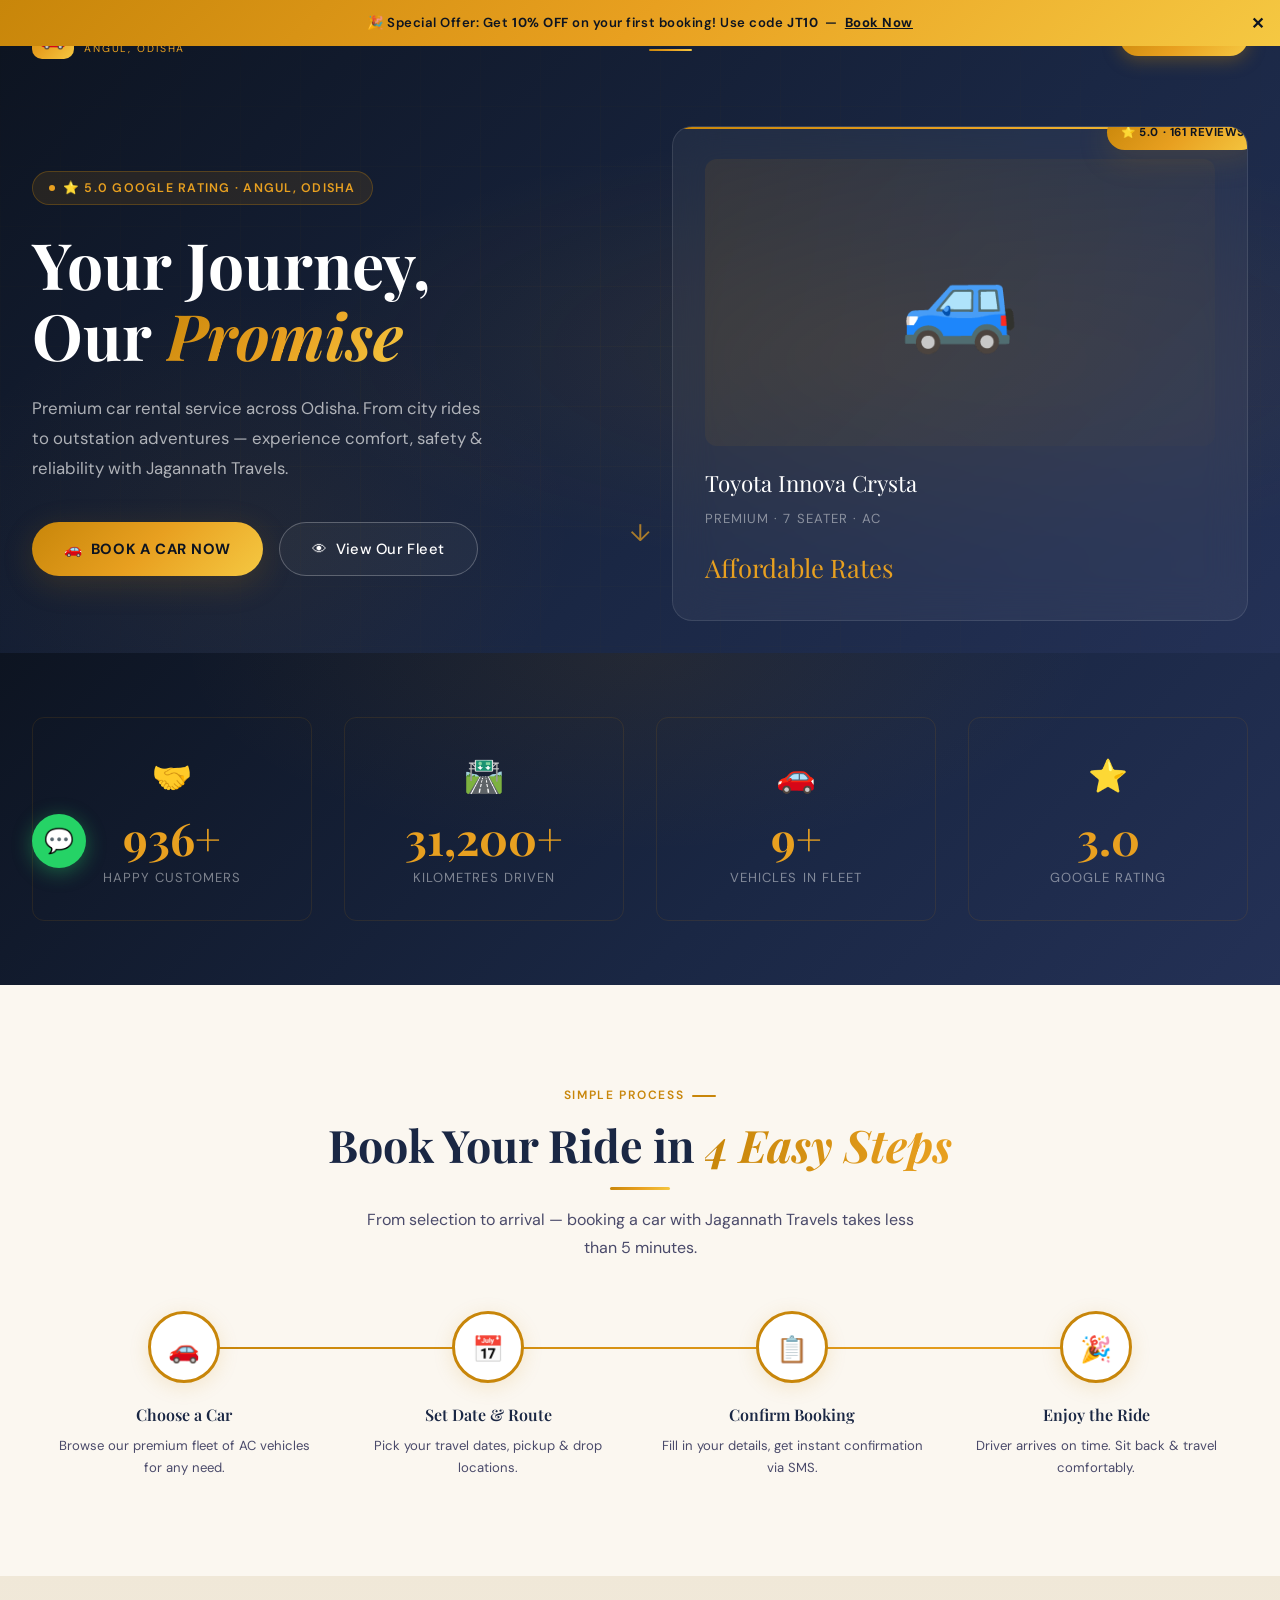
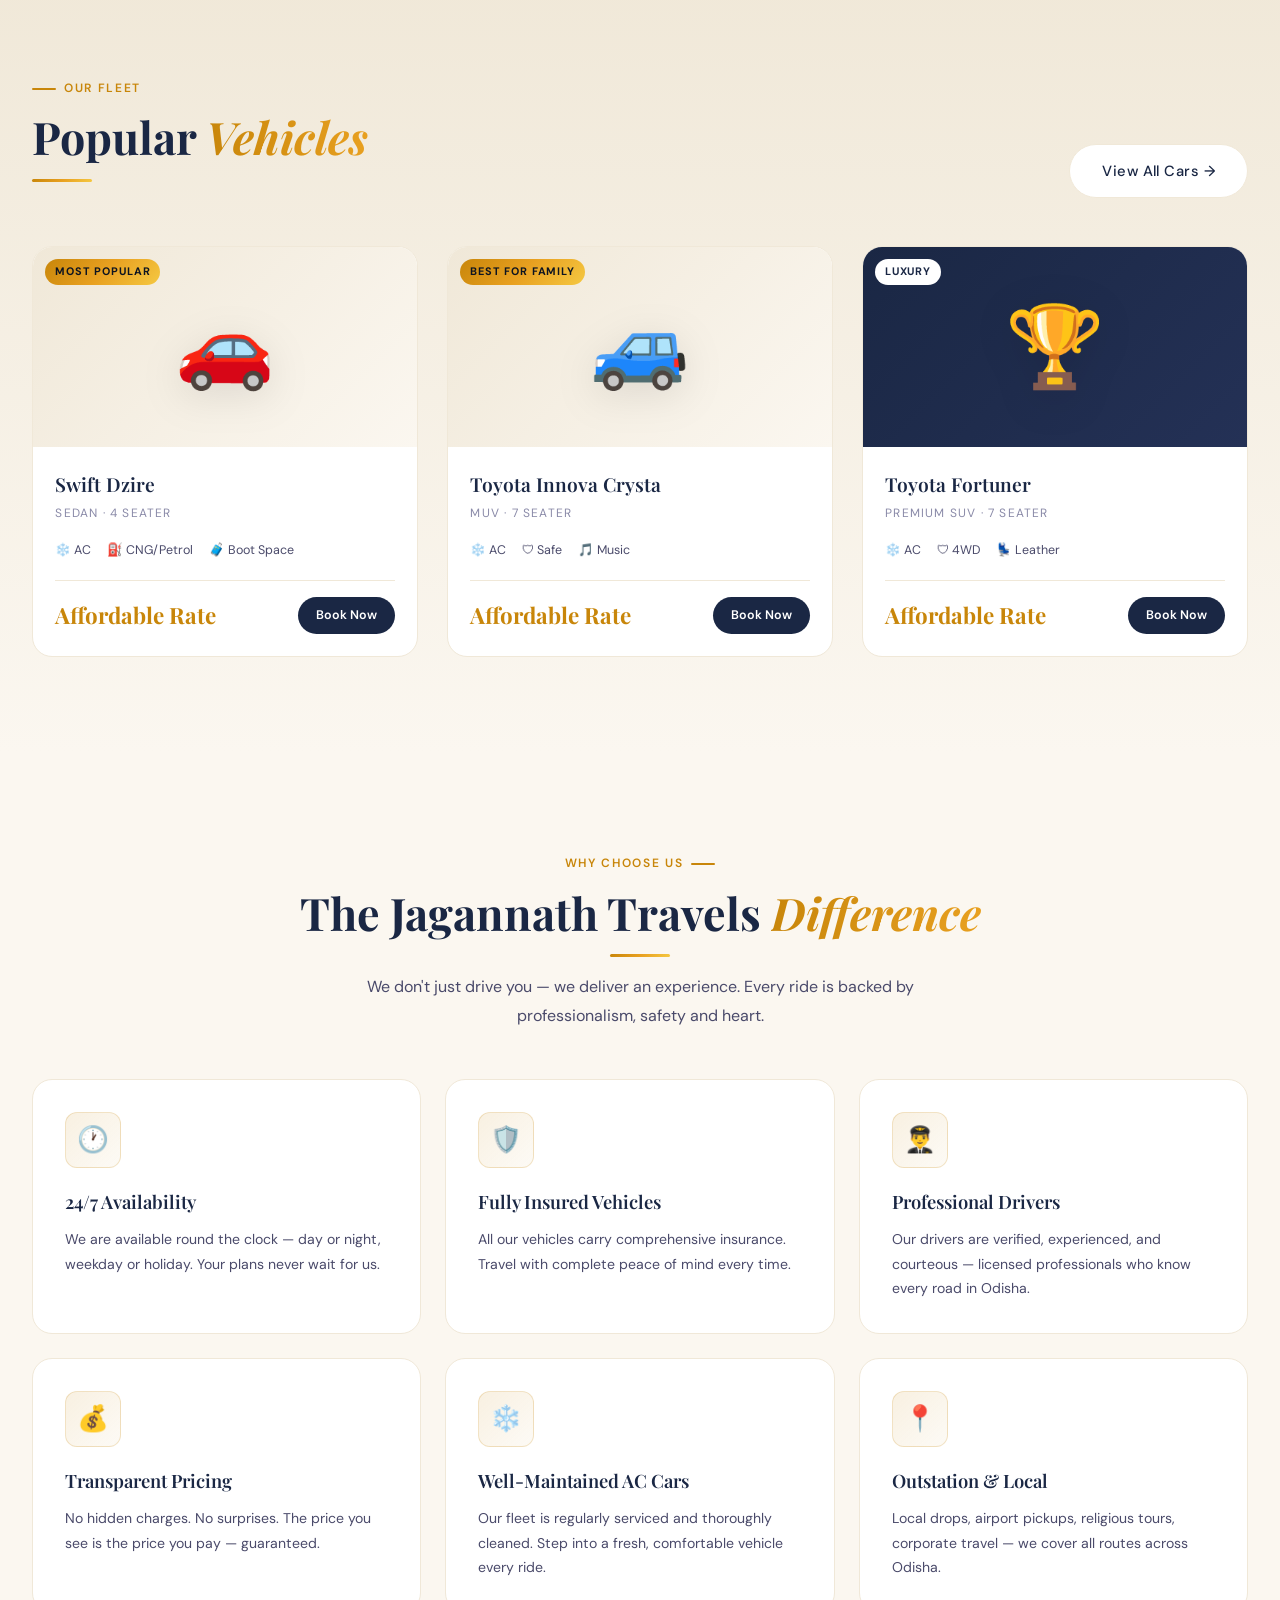
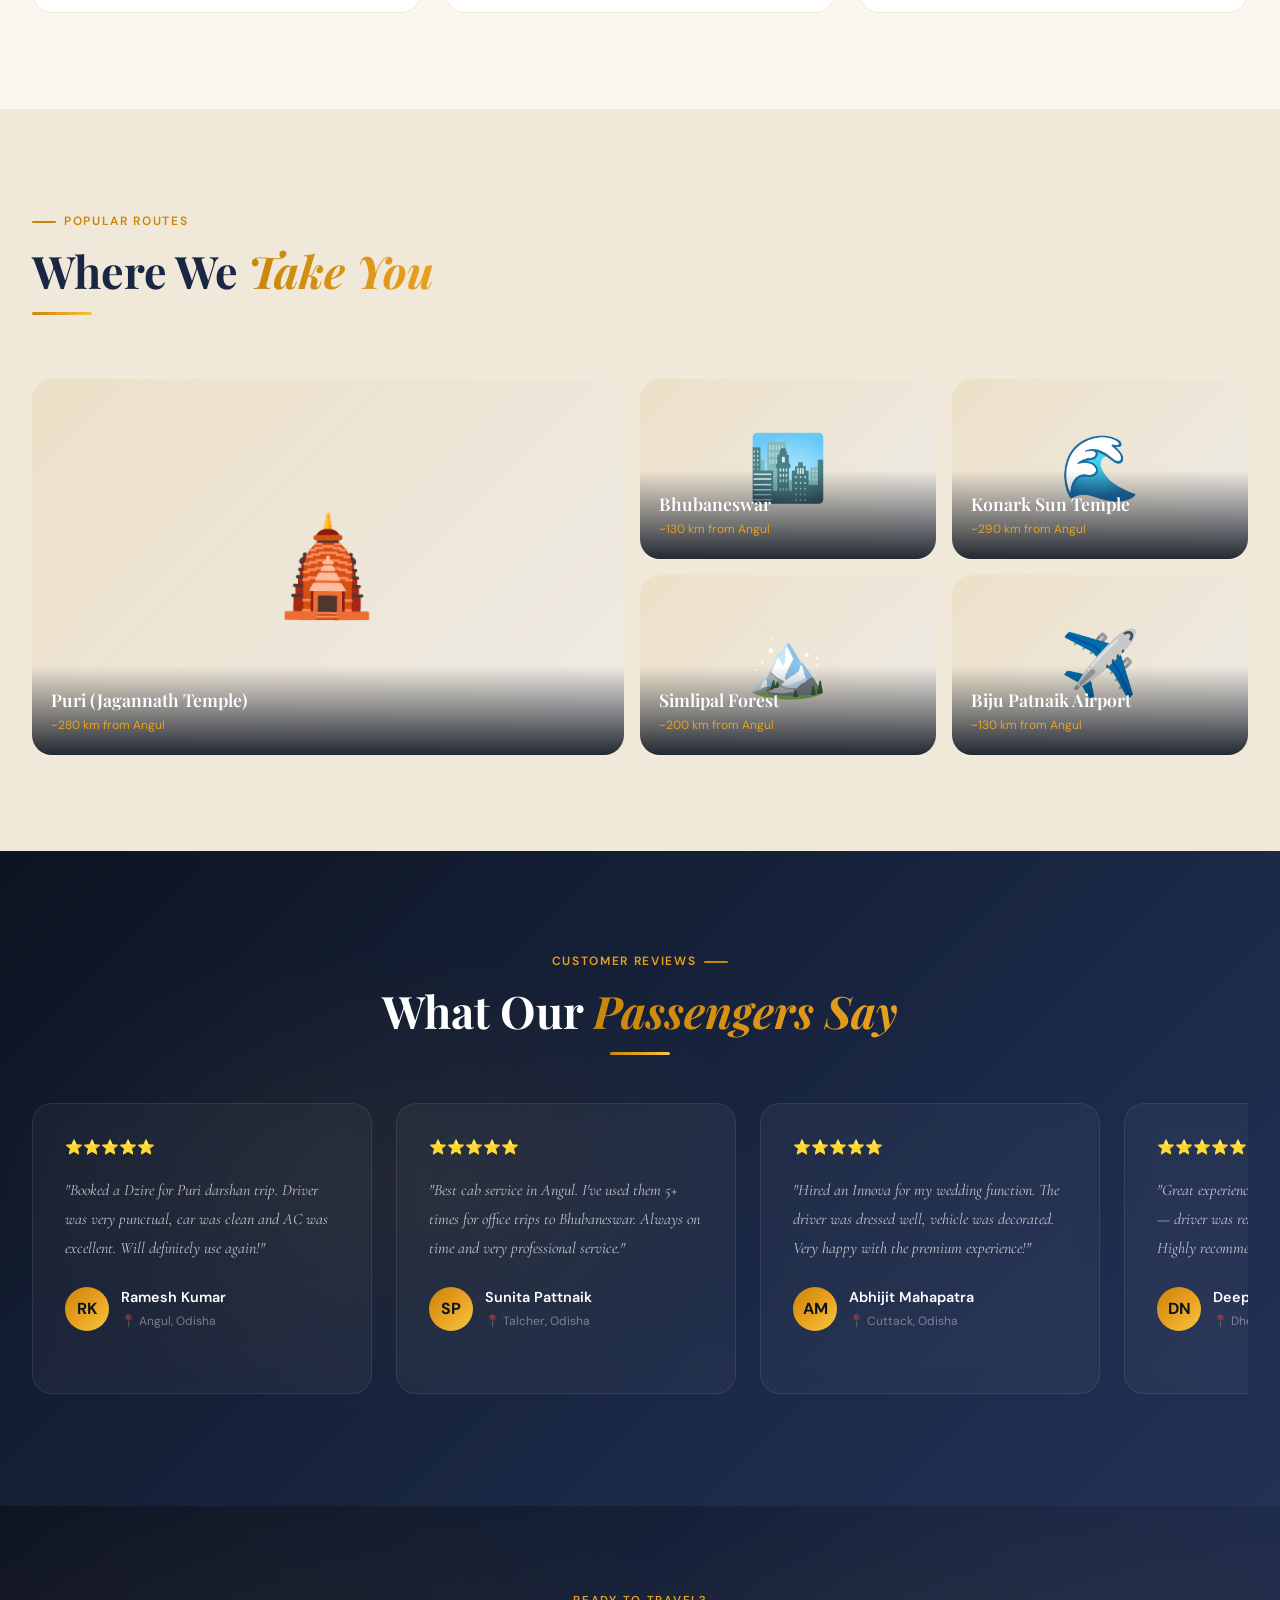
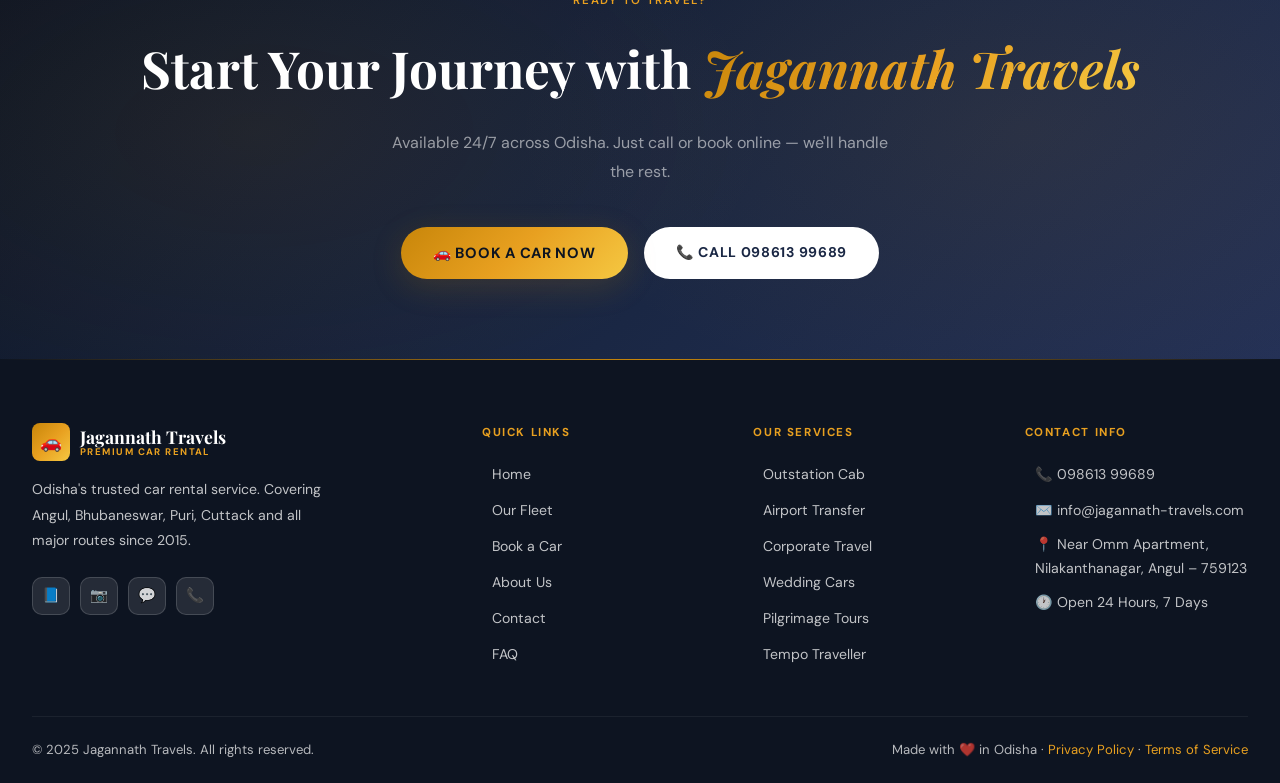
==== index.html @ a50635ec "your message here" ====
<!DOCTYPE html>
<html lang="en">
<head>
  <meta charset="UTF-8" />
  <meta name="viewport" content="width=device-width, initial-scale=1.0" />
  <meta http-equiv="X-UA-Compatible" content="IE=edge" />

  <!-- SEO Meta Tags -->
  <title>Jagannath Travels | Premium Car Rental Service in Angul, Odisha</title>
  <meta name="description" content="Jagannath Travels offers reliable, affordable and luxury car rental services in Angul, Odisha. Book Swift Dzire, Innova, Fortuner, Scorpio and more. Available 24/7. Call 098613 99689." />
  <meta name="keywords" content="car rental Angul, car hire Odisha, Jagannath Travels, cab service Angul, taxi Odisha, Innova rental, self drive car Angul, outstation cab Odisha, car on rent Angul, best travel agency Odisha" />
  <meta name="author" content="Jagannath Travels" />
  <meta name="robots" content="index, follow, max-snippet:-1, max-image-preview:large, max-video-preview:-1" />
  <link rel="canonical" href="https://www.jagannath-travels.com/index.html" />

  <!-- Open Graph -->
  <meta property="og:type" content="website" />
  <meta property="og:url" content="https://www.jagannath-travels.com/" />
  <meta property="og:title" content="Jagannath Travels | Premium Car Rental in Angul, Odisha" />
  <meta property="og:description" content="Reliable & affordable car rental service in Angul, Odisha. AC cars, outstation cabs, airport transfers. Book now 098613 99689." />
  <meta property="og:image" content="https://www.jagannath-travels.com/og-image.jpg" />

  <!-- Twitter Card -->
  <meta name="twitter:card" content="summary_large_image" />
  <meta name="twitter:title" content="Jagannath Travels | Car Rental Angul, Odisha" />
  <meta name="twitter:description" content="Premium car rental service in Odisha. Available 24/7. Call 098613 99689." />

  <!-- Geo Tags -->
  <meta name="geo.region" content="IN-OR" />
  <meta name="geo.placename" content="Angul, Odisha, India" />
  <meta name="geo.position" content="20.8393;85.1017" />
  <meta name="ICBM" content="20.8393, 85.1017" />

  <!-- Schema.org LocalBusiness -->
  <script type="application/ld+json">
  {
    "@context": "https://schema.org",
    "@type": "LocalBusiness",
    "name": "Jagannath Travels",
    "description": "Premium car rental and taxi service in Angul, Odisha",
    "url": "https://www.jagannath-travels.com",
    "telephone": "+919861399689",
    "address": {
      "@type": "PostalAddress",
      "streetAddress": "Near Omm Apartment, Nilakanthanagar",
      "addressLocality": "Angul",
      "addressRegion": "Odisha",
      "postalCode": "759123",
      "addressCountry": "IN"
    },
    "geo": {
      "@type": "GeoCoordinates",
      "latitude": 20.8393,
      "longitude": 85.1017
    },
    "openingHoursSpecification": {
      "@type": "OpeningHoursSpecification",
      "dayOfWeek": ["Monday","Tuesday","Wednesday","Thursday","Friday","Saturday","Sunday"],
      "opens": "00:00",
      "closes": "23:59"
    },
    "aggregateRating": {
      "@type": "AggregateRating",
      "ratingValue": "5.0",
      "reviewCount": "161"
    },
    "priceRange": "₹₹",
    "image": "https://www.jagannath-travels.com/og-image.jpg",
    "sameAs": [
      "https://g.co/jagannath-travels-angul"
    ]
  }
  </script>

  <link rel="stylesheet" href="style.css" />
  <link rel="icon" type="image/x-icon" href="data:image/svg+xml,<svg xmlns='http://www.w3.org/2000/svg' viewBox='0 0 100 100'><text y='.9em' font-size='90'>🚗</text></svg>" />
</head>

<body>

  <!-- Page Loader -->
  <div class="page-loader" id="pageLoader">
    <div class="loader-inner">
      <div class="loader-logo">Jagannath <span>Travels</span></div>
      <div class="loader-bar"><div class="loader-progress"></div></div>
    </div>
  </div>

  <!-- Promo Banner -->
  <div class="promo-banner" id="promoBanner">
    🎉 Special Offer: Get <strong>10% OFF</strong> on your first booking! Use code <strong>JT10</strong>
    &nbsp;—&nbsp; <a href="contact.html">Book Now</a>
    <button id="promoClose" style="position:absolute;right:1rem;top:50%;transform:translateY(-50%);background:none;border:none;cursor:pointer;font-size:1rem;color:var(--navy-deep);font-weight:700;">✕</button>
  </div>

  <!-- Navigation -->
  <nav class="nav" id="mainNav" aria-label="Main Navigation">
    <div class="nav-inner">
      <a href="index.html" class="nav-logo" aria-label="Jagannath Travels Home">
        <div class="logo-icon">🚗</div>
        <div class="logo-text">
          Jagannath Travels
          <span>Angul, Odisha</span>
        </div>
      </a>

      <ul class="nav-links" id="navLinks" role="menubar">
        <li><a href="index.html" role="menuitem">Home</a></li>
        <li><a href="cars.html" role="menuitem">Our Fleet</a></li>
        <li><a href="about.html" role="menuitem">About Us</a></li>
        <li><a href="faq.html" role="menuitem">FAQ</a></li>
        <li><a href="contact.html" role="menuitem">Contact</a></li>
        <li><a href="contact.html" class="nav-cta" role="menuitem">Book Now</a></li>
      </ul>

      <button class="nav-toggle" id="navToggle" aria-label="Toggle Menu" aria-expanded="false" aria-controls="navLinks">
        <span></span><span></span><span></span>
      </button>
    </div>
  </nav>

  <!-- HERO SECTION -->
  <section class="hero" aria-label="Hero">
    <div class="hero-bg"></div>
    <div class="hero-grid"></div>
    <div class="hero-particles"></div>

    <div class="hero-content">
      <div class="hero-text">
        <div class="hero-badge">
          <span class="dot"></span>
          ⭐ 5.0 Google Rating · Angul, Odisha
        </div>

        <h1 class="hero-title">
          Your Journey,<br>
          Our <span class="highlight">Promise</span>
        </h1>

        <p class="hero-desc">
          Premium car rental service across Odisha. From city rides to outstation adventures —
          experience comfort, safety & reliability with Jagannath Travels.
        </p>

        <div class="hero-actions">
          <a href="contact.html" class="btn-primary">
            <span>🚗</span> Book a Car Now
          </a>
          <a href="cars.html" class="btn-outline">
            <span>👁</span> View Our Fleet
          </a>
        </div>
      </div>

      <div class="hero-visual">
        <div class="hero-car-card">
          <div class="hero-floating-badge">⭐ 5.0 · 161 Reviews</div>
          <div class="hero-car-img">🚙</div>
          <div class="hero-car-name">Toyota Innova Crysta</div>
          <div class="hero-car-sub">Premium · 7 Seater · AC</div>
          <div class="hero-car-price">Affordable Rates</div>
        </div>
      </div>
    </div>
  </section>

  <!-- STATS -->
  <section class="stats-section" aria-label="Our Achievements">
    <div class="container">
      <div class="stats-grid">
        <div class="stat-card reveal delay-1">
          <div class="stat-icon">🤝</div>
          <div class="stat-num" data-count="1500" data-suffix="+">0+</div>
          <div class="stat-label">Happy Customers</div>
        </div>
        <div class="stat-card reveal delay-2">
          <div class="stat-icon">🛣️</div>
          <div class="stat-num" data-count="50000" data-suffix="+">0+</div>
          <div class="stat-label">Kilometres Driven</div>
        </div>
        <div class="stat-card reveal delay-3">
          <div class="stat-icon">🚗</div>
          <div class="stat-num" data-count="15" data-suffix="+">0+</div>
          <div class="stat-label">Vehicles in Fleet</div>
        </div>
        <div class="stat-card reveal delay-4">
          <div class="stat-icon">⭐</div>
          <div class="stat-num" data-count="5" data-suffix=".0">0.0</div>
          <div class="stat-label">Google Rating</div>
        </div>
      </div>
    </div>
  </section>

  <!-- HOW IT WORKS -->
  <section class="section" aria-labelledby="process-heading">
    <div class="container">
      <div class="section-header-center reveal">
        <div class="section-tag">Simple Process</div>
        <h2 class="section-title" id="process-heading">Book Your Ride in <span class="italic">4 Easy Steps</span></h2>
        <div class="divider divider-center"></div>
        <p class="section-desc">From selection to arrival — booking a car with Jagannath Travels takes less than 5 minutes.</p>
      </div>

      <div class="process-steps">
        <div class="process-step reveal delay-1">
          <div class="process-num"><span class="icon">🚗</span></div>
          <div class="process-step-title">Choose a Car</div>
          <div class="process-step-desc">Browse our premium fleet of AC vehicles for any need.</div>
        </div>
        <div class="process-step reveal delay-2">
          <div class="process-num"><span class="icon">📅</span></div>
          <div class="process-step-title">Set Date & Route</div>
          <div class="process-step-desc">Pick your travel dates, pickup & drop locations.</div>
        </div>
        <div class="process-step reveal delay-3">
          <div class="process-num"><span class="icon">📋</span></div>
          <div class="process-step-title">Confirm Booking</div>
          <div class="process-step-desc">Fill in your details, get instant confirmation via SMS.</div>
        </div>
        <div class="process-step reveal delay-4">
          <div class="process-num"><span class="icon">🎉</span></div>
          <div class="process-step-title">Enjoy the Ride</div>
          <div class="process-step-desc">Driver arrives on time. Sit back & travel comfortably.</div>
        </div>
      </div>
    </div>
  </section>

  <!-- FEATURED CARS -->
  <section class="section" style="background: linear-gradient(to bottom, var(--cream-dark), var(--cream));" aria-labelledby="cars-heading">
    <div class="container">
      <div class="section-header-split">
        <div class="reveal">
          <div class="section-tag">Our Fleet</div>
          <h2 class="section-title" id="cars-heading">Popular <span class="italic">Vehicles</span></h2>
          <div class="divider"></div>
        </div>
        <a href="cars.html" class="btn-outline" style="color:var(--navy);border-color:var(--cream-dark);background:var(--white);">View All Cars →</a>
      </div>

      <div class="cars-grid">

        <article class="car-card reveal delay-1" data-type="sedan">
          <div class="car-img-wrap">
            <div class="car-emoji">🚗</div>
            <div class="car-badge">Most Popular</div>
            <div class="car-overlay">
              <a href="contact.html" class="car-overlay-btn">Book This Car</a>
            </div>
          </div>
          <div class="car-info">
            <h3 class="car-name">Swift Dzire</h3>
            <div class="car-type">Sedan · 4 Seater</div>
            <div class="car-features">
              <span class="car-feat">❄️ AC</span>
              <span class="car-feat">⛽ CNG/Petrol</span>
              <span class="car-feat">🧳 Boot Space</span>
            </div>
            <div class="car-footer">
              <div class="car-price">Affordable Rate</div>
              <a href="contact.html" class="car-book-btn">Book Now</a>
            </div>
          </div>
        </article>

        <article class="car-card reveal delay-2" data-type="suv">
          <div class="car-img-wrap">
            <div class="car-emoji">🚙</div>
            <div class="car-badge">Best for Family</div>
            <div class="car-overlay">
              <a href="contact.html" class="car-overlay-btn">Book This Car</a>
            </div>
          </div>
          <div class="car-info">
            <h3 class="car-name">Toyota Innova Crysta</h3>
            <div class="car-type">MUV · 7 Seater</div>
            <div class="car-features">
              <span class="car-feat">❄️ AC</span>
              <span class="car-feat">🛡 Safe</span>
              <span class="car-feat">🎵 Music</span>
            </div>
            <div class="car-footer">
              <div class="car-price">Affordable Rate</div>
              <a href="contact.html" class="car-book-btn">Book Now</a>
            </div>
          </div>
        </article>

        <article class="car-card reveal delay-3" data-type="luxury">
          <div class="car-img-wrap" style="background: linear-gradient(135deg, #1A2744, #243156);">
            <div class="car-emoji">🏆</div>
            <div class="car-badge" style="background: white; color: var(--navy);">Luxury</div>
            <div class="car-overlay">
              <a href="contact.html" class="car-overlay-btn">Book This Car</a>
            </div>
          </div>
          <div class="car-info">
            <h3 class="car-name">Toyota Fortuner</h3>
            <div class="car-type">Premium SUV · 7 Seater</div>
            <div class="car-features">
              <span class="car-feat">❄️ AC</span>
              <span class="car-feat">🛡 4WD</span>
              <span class="car-feat">💺 Leather</span>
            </div>
            <div class="car-footer">
              <div class="car-price">Affordable Rate</div>
              <a href="contact.html" class="car-book-btn">Book Now</a>
            </div>
          </div>
        </article>

      </div>
    </div>
  </section>

  <!-- WHY CHOOSE US -->
  <section class="section" aria-labelledby="features-heading">
    <div class="container">
      <div class="section-header-center reveal">
        <div class="section-tag">Why Choose Us</div>
        <h2 class="section-title" id="features-heading">The Jagannath Travels <span class="italic">Difference</span></h2>
        <div class="divider divider-center"></div>
        <p class="section-desc">We don't just drive you — we deliver an experience. Every ride is backed by professionalism, safety and heart.</p>
      </div>

      <div class="features-grid">

        <div class="feature-card reveal delay-1">
          <div class="feature-icon">🕐</div>
          <h3 class="feature-title">24/7 Availability</h3>
          <p class="feature-desc">We are available round the clock — day or night, weekday or holiday. Your plans never wait for us.</p>
        </div>

        <div class="feature-card reveal delay-2">
          <div class="feature-icon">🛡️</div>
          <h3 class="feature-title">Fully Insured Vehicles</h3>
          <p class="feature-desc">All our vehicles carry comprehensive insurance. Travel with complete peace of mind every time.</p>
        </div>

        <div class="feature-card reveal delay-3">
          <div class="feature-icon">👨‍✈️</div>
          <h3 class="feature-title">Professional Drivers</h3>
          <p class="feature-desc">Our drivers are verified, experienced, and courteous — licensed professionals who know every road in Odisha.</p>
        </div>

        <div class="feature-card reveal delay-1">
          <div class="feature-icon">💰</div>
          <h3 class="feature-title">Transparent Pricing</h3>
          <p class="feature-desc">No hidden charges. No surprises. The price you see is the price you pay — guaranteed.</p>
        </div>

        <div class="feature-card reveal delay-2">
          <div class="feature-icon">❄️</div>
          <h3 class="feature-title">Well-Maintained AC Cars</h3>
          <p class="feature-desc">Our fleet is regularly serviced and thoroughly cleaned. Step into a fresh, comfortable vehicle every ride.</p>
        </div>

        <div class="feature-card reveal delay-3">
          <div class="feature-icon">📍</div>
          <h3 class="feature-title">Outstation & Local</h3>
          <p class="feature-desc">Local drops, airport pickups, religious tours, corporate travel — we cover all routes across Odisha.</p>
        </div>

      </div>
    </div>
  </section>

  <!-- DESTINATIONS -->
  <section class="section" style="background: var(--cream-dark);" aria-labelledby="dest-heading">
    <div class="container">
      <div class="section-header-split">
        <div class="reveal">
          <div class="section-tag">Popular Routes</div>
          <h2 class="section-title" id="dest-heading">Where We <span class="italic">Take You</span></h2>
          <div class="divider"></div>
        </div>
      </div>
      <div class="destinations-grid reveal">
        <div class="dest-card">
          <div class="dest-img">🛕</div>
          <div class="dest-info">
            <div class="dest-name">Puri (Jagannath Temple)</div>
            <div class="dest-dist">~280 km from Angul</div>
          </div>
        </div>
        <div class="dest-card">
          <div class="dest-img">🏙️</div>
          <div class="dest-info">
            <div class="dest-name">Bhubaneswar</div>
            <div class="dest-dist">~130 km from Angul</div>
          </div>
        </div>
        <div class="dest-card">
          <div class="dest-img">🌊</div>
          <div class="dest-info">
            <div class="dest-name">Konark Sun Temple</div>
            <div class="dest-dist">~290 km from Angul</div>
          </div>
        </div>
        <div class="dest-card">
          <div class="dest-img">🏔️</div>
          <div class="dest-info">
            <div class="dest-name">Simlipal Forest</div>
            <div class="dest-dist">~200 km from Angul</div>
          </div>
        </div>
        <div class="dest-card">
          <div class="dest-img">✈️</div>
          <div class="dest-info">
            <div class="dest-name">Biju Patnaik Airport</div>
            <div class="dest-dist">~130 km from Angul</div>
          </div>
        </div>
      </div>
    </div>
  </section>

  <!-- TESTIMONIALS -->
  <section class="section testimonials-section" aria-labelledby="reviews-heading">
    <div class="container">
      <div class="section-header-center reveal">
        <div class="section-tag" style="color:var(--gold-light);">Customer Reviews</div>
        <h2 class="section-title" style="color:var(--white);" id="reviews-heading">What Our <span class="italic">Passengers Say</span></h2>
        <div class="divider divider-center"></div>
      </div>

      <div class="testimonials-track" style="overflow-x:auto;padding-bottom:1rem;scrollbar-width:none;">

        <div class="testimonial-card">
          <div class="testimonial-stars">⭐⭐⭐⭐⭐</div>
          <p class="testimonial-text">"Booked a Dzire for Puri darshan trip. Driver was very punctual, car was clean and AC was excellent. Will definitely use again!"</p>
          <div class="testimonial-author">
            <div class="testimonial-avatar">RK</div>
            <div>
              <div class="testimonial-name">Ramesh Kumar</div>
              <div class="testimonial-loc">📍 Angul, Odisha</div>
            </div>
          </div>
        </div>

        <div class="testimonial-card">
          <div class="testimonial-stars">⭐⭐⭐⭐⭐</div>
          <p class="testimonial-text">"Best cab service in Angul. I've used them 5+ times for office trips to Bhubaneswar. Always on time and very professional service."</p>
          <div class="testimonial-author">
            <div class="testimonial-avatar">SP</div>
            <div>
              <div class="testimonial-name">Sunita Pattnaik</div>
              <div class="testimonial-loc">📍 Talcher, Odisha</div>
            </div>
          </div>
        </div>

        <div class="testimonial-card">
          <div class="testimonial-stars">⭐⭐⭐⭐⭐</div>
          <p class="testimonial-text">"Hired an Innova for my wedding function. The driver was dressed well, vehicle was decorated. Very happy with the premium experience!"</p>
          <div class="testimonial-author">
            <div class="testimonial-avatar">AM</div>
            <div>
              <div class="testimonial-name">Abhijit Mahapatra</div>
              <div class="testimonial-loc">📍 Cuttack, Odisha</div>
            </div>
          </div>
        </div>

        <div class="testimonial-card">
          <div class="testimonial-stars">⭐⭐⭐⭐⭐</div>
          <p class="testimonial-text">"Great experience! Got airport pickup at 4 AM — driver was ready even before I came out. Highly recommend for airport trips."</p>
          <div class="testimonial-author">
            <div class="testimonial-avatar">DN</div>
            <div>
              <div class="testimonial-name">Deepika Nayak</div>
              <div class="testimonial-loc">📍 Dhenkanal, Odisha</div>
            </div>
          </div>
        </div>

        <div class="testimonial-card">
          <div class="testimonial-stars">⭐⭐⭐⭐⭐</div>
          <p class="testimonial-text">"Very affordable rates compared to other agencies. No hidden charges, driver was knowledgeable and showed us all the highlights on our Odisha tour."</p>
          <div class="testimonial-author">
            <div class="testimonial-avatar">BM</div>
            <div>
              <div class="testimonial-name">Biswajit Mohanty</div>
              <div class="testimonial-loc">📍 Sambalpur, Odisha</div>
            </div>
          </div>
        </div>

      </div>
    </div>
  </section>

  <!-- CTA SECTION -->
  <section class="cta-section" aria-label="Call to Action">
    <div class="container" style="position:relative;z-index:1;">
      <div class="cta-badge">Ready to Travel?</div>
      <h2 class="cta-title">Start Your Journey with <span class="italic">Jagannath Travels</span></h2>
      <p class="cta-sub">Available 24/7 across Odisha. Just call or book online — we'll handle the rest.</p>
      <div class="cta-actions">
        <a href="contact.html" class="btn-primary">🚗 Book a Car Now</a>
        <a href="tel:09861399689" class="btn-white">📞 Call 098613 99689</a>
      </div>
    </div>
  </section>

  <!-- FOOTER -->
  <footer role="contentinfo">
    <div class="footer-grid">
      <div class="footer-brand">
        <div class="footer-logo">
          <div class="logo-icon">🚗</div>
          <div class="logo-text">
            Jagannath Travels
            <span>Premium Car Rental</span>
          </div>
        </div>
        <p class="footer-desc">
          Odisha's trusted car rental service. Covering Angul, Bhubaneswar, Puri, Cuttack and all major routes since 2015.
        </p>
        <div class="footer-social">
          <a href="#" class="social-btn" aria-label="Facebook">📘</a>
          <a href="#" class="social-btn" aria-label="Instagram">📷</a>
          <a href="https://wa.me/919861399689" class="social-btn" aria-label="WhatsApp">💬</a>
          <a href="tel:09861399689" class="social-btn" aria-label="Phone">📞</a>
        </div>
      </div>

      <div>
        <div class="footer-col-title">Quick Links</div>
        <ul class="footer-links">
          <li><a href="index.html">Home</a></li>
          <li><a href="cars.html">Our Fleet</a></li>
          <li><a href="contact.html">Book a Car</a></li>
          <li><a href="about.html">About Us</a></li>
          <li><a href="contact.html">Contact</a></li>
          <li><a href="faq.html">FAQ</a></li>
        </ul>
      </div>

      <div>
        <div class="footer-col-title">Our Services</div>
        <ul class="footer-links">
          <li><a href="cars.html">Outstation Cab</a></li>
          <li><a href="cars.html">Airport Transfer</a></li>
          <li><a href="cars.html">Corporate Travel</a></li>
          <li><a href="cars.html">Wedding Cars</a></li>
          <li><a href="cars.html">Pilgrimage Tours</a></li>
          <li><a href="cars.html">Tempo Traveller</a></li>
        </ul>
      </div>

      <div>
        <div class="footer-col-title">Contact Info</div>
        <ul class="footer-links">
          <li><a href="tel:09861399689">📞 098613 99689</a></li>
          <li><a href="mailto:info@jagannath-travels.com">✉️ info@jagannath-travels.com</a></li>
          <li><a href="contact.html">📍 Near Omm Apartment, Nilakanthanagar, Angul – 759123</a></li>
          <li><a href="#">🕐 Open 24 Hours, 7 Days</a></li>
        </ul>
      </div>
    </div>

    <div class="footer-bottom">
      <span>© 2025 Jagannath Travels. All rights reserved.</span>
      <span>Made with ❤️ in Odisha · <a href="#">Privacy Policy</a> · <a href="#">Terms of Service</a></span>
    </div>
  </footer>

  <!-- WhatsApp Float -->
  <a href="https://wa.me/919861399689?text=Hello%20Jagannath%20Travels!%20I%20want%20to%20book%20a%20car." class="whatsapp-float" aria-label="Chat on WhatsApp" target="_blank" rel="noopener">💬</a>

  <!-- Scroll Top -->
  <button class="scroll-top" id="scrollTop" aria-label="Scroll to top">↑</button>

  <script src="script.js"></script>
</body>
</html>
---- style.css ----
/* ============================================================
   JAGANNATH TRAVELS — Main Stylesheet
   Aesthetic: Luxury Saffron & Deep Navy with Gold accents
   ============================================================ */

@import url('https://fonts.googleapis.com/css2?family=Playfair+Display:ital,wght@0,400;0,600;0,700;1,400;1,600&family=DM+Sans:ital,wght@0,300;0,400;0,500;0,600;1,400&family=Cormorant+Garamond:wght@300;400;600&display=swap');

/* ---- CSS Variables ---- */
:root {
  --gold: #C8860A;
  --gold-light: #E8A020;
  --gold-pale: #F5D98B;
  --navy: #1A2744;
  --navy-deep: #0D1421;
  --navy-mid: #243156;
  --cream: #FBF7F0;
  --cream-dark: #F0E8D8;
  --white: #FFFFFF;
  --text-dark: #1A1A2E;
  --text-mid: #4A4A6A;
  --text-light: #8A8AA8;
  --border: rgba(200,134,10,0.2);
  --shadow-gold: 0 8px 32px rgba(200,134,10,0.18);
  --shadow-navy: 0 8px 40px rgba(13,20,33,0.28);
  --gradient-gold: linear-gradient(135deg, #C8860A 0%, #E8A020 50%, #F5C842 100%);
  --gradient-navy: linear-gradient(135deg, #0D1421 0%, #1A2744 60%, #243156 100%);
  --font-display: 'Playfair Display', Georgia, serif;
  --font-sub: 'Cormorant Garamond', Georgia, serif;
  --font-body: 'DM Sans', -apple-system, sans-serif;
  --radius: 12px;
  --radius-lg: 20px;
  --page-gutter: clamp(1rem, 4vw, 2rem);
  --nav-height: 76px;
  --transition: all 0.38s cubic-bezier(0.4, 0, 0.2, 1);
  --transition-slow: all 0.6s cubic-bezier(0.4, 0, 0.2, 1);
}

/* ---- Reset & Base ---- */
*, *::before, *::after { box-sizing: border-box; margin: 0; padding: 0; }

html {
  scroll-behavior: smooth;
  font-size: 16px;
  -webkit-font-smoothing: antialiased;
  -webkit-text-size-adjust: 100%;
  width: 100%;
  max-width: 100%;
  overflow-x: hidden;
}

body {
  font-family: var(--font-body);
  background: var(--cream);
  color: var(--text-dark);
  overflow-x: hidden;
  width: 100%;
  max-width: 100%;
  position: relative;
  overscroll-behavior-x: none;
  line-height: 1.65;
}

img { max-width: 100%; display: block; }
iframe { max-width: 100%; display: block; }
a { text-decoration: none; color: inherit; }
ul { list-style: none; }
button { cursor: pointer; border: none; background: none; font-family: inherit; }

/* ---- Custom Scrollbar ---- */
::-webkit-scrollbar { width: 6px; }
::-webkit-scrollbar-track { background: var(--navy-deep); }
::-webkit-scrollbar-thumb { background: var(--gold); border-radius: 3px; }

/* ============================================================
   NAVIGATION
   ============================================================ */
.nav {
  position: fixed;
  top: 0; left: 0; right: 0;
  z-index: 1000;
  padding: 0 var(--page-gutter);
  transition: var(--transition);
}

.nav-inner {
  max-width: 1280px;
  margin: 0 auto;
  display: flex;
  align-items: center;
  justify-content: space-between;
  gap: 1rem;
  min-width: 0;
  height: var(--nav-height);
}

.nav.scrolled {
  background: rgba(13,20,33,0.96);
  backdrop-filter: blur(16px);
  box-shadow: 0 4px 30px rgba(0,0,0,0.3);
  border-bottom: 1px solid rgba(200,134,10,0.15);
}

.nav-logo {
  display: flex;
  align-items: center;
  gap: 10px;
  min-width: 0;
  flex: 1 1 auto;
}

.nav-logo .logo-icon {
  width: 42px; height: 42px;
  background: var(--gradient-gold);
  border-radius: 10px;
  display: flex; align-items: center; justify-content: center;
  font-size: 1.3rem;
}

.nav-logo .logo-text {
  font-family: var(--font-display);
  font-size: 1.25rem;
  font-weight: 700;
  color: var(--white);
  line-height: 1.1;
  min-width: 0;
}

.nav-logo .logo-text span {
  display: block;
  font-size: 0.65rem;
  font-family: var(--font-body);
  font-weight: 400;
  letter-spacing: 0.18em;
  color: var(--gold-light);
  text-transform: uppercase;
}

.nav-links {
  display: flex;
  align-items: center;
  gap: 2.2rem;
  min-width: 0;
}

.nav-links a {
  font-size: 0.88rem;
  font-weight: 500;
  letter-spacing: 0.05em;
  color: rgba(255,255,255,0.82);
  text-transform: uppercase;
  position: relative;
  transition: var(--transition);
}

.nav-links a::after {
  content: '';
  position: absolute;
  bottom: -4px; left: 0;
  width: 0; height: 2px;
  background: var(--gold-light);
  transition: var(--transition);
  border-radius: 2px;
}

.nav-links a:hover,
.nav-links a.active {
  color: var(--gold-light);
}

.nav-links a:hover::after,
.nav-links a.active::after {
  width: 100%;
}

.nav-cta {
  background: var(--gradient-gold);
  color: var(--navy-deep) !important;
  padding: 9px 22px;
  border-radius: 50px;
  font-weight: 600 !important;
  transition: var(--transition) !important;
  box-shadow: 0 4px 18px rgba(200,134,10,0.35);
}

.nav-cta:hover {
  transform: translateY(-2px);
  box-shadow: 0 6px 24px rgba(200,134,10,0.5) !important;
}

.nav-cta::after { display: none !important; }

.nav-toggle {
  display: none;
  flex-direction: column;
  gap: 5px;
  padding: 6px;
  margin-left: auto;
  flex-shrink: 0;
  position: relative;
  z-index: 1003;
}

.nav-toggle span {
  display: block;
  width: 24px; height: 2px;
  background: var(--white);
  border-radius: 2px;
  transition: var(--transition);
}

/* ============================================================
   HERO
   ============================================================ */
.hero {
  position: relative;
  min-height: 100vh;
  background: var(--gradient-navy);
  display: flex;
  align-items: center;
  overflow: hidden;
  padding-bottom: 2rem;
}

/* Ensure seamless connection to stats section */
.hero + .stats-section {
  margin-top: 0;
  padding-top: 4rem;
}

.hero-bg {
  position: absolute;
  inset: 0;
  background: 
    radial-gradient(ellipse 80% 60% at 70% 50%, rgba(200,134,10,0.1) 0%, transparent 60%),
    radial-gradient(ellipse 50% 80% at 20% 80%, rgba(200,134,10,0.06) 0%, transparent 50%);
}

.hero-grid {
  position: absolute;
  inset: 0;
  background-image: 
    linear-gradient(rgba(200,134,10,0.04) 1px, transparent 1px),
    linear-gradient(90deg, rgba(200,134,10,0.04) 1px, transparent 1px);
  background-size: 60px 60px;
  mask-image: radial-gradient(ellipse 80% 80% at 50% 50%, black, transparent);
}

.hero-particles {
  position: absolute;
  inset: 0;
  pointer-events: none;
}

.hero-particles .particle {
  position: absolute;
  width: 3px; height: 3px;
  background: var(--gold);
  border-radius: 50%;
  opacity: 0;
  animation: particleFloat 6s infinite;
}

@keyframes particleFloat {
  0% { opacity: 0; transform: translateY(0) scale(0); }
  20% { opacity: 0.8; transform: translateY(-20px) scale(1); }
  80% { opacity: 0.4; }
  100% { opacity: 0; transform: translateY(-80px) scale(0.3); }
}

.hero-content {
  position: relative;
  z-index: 2;
  max-width: 1280px;
  margin: 0 auto;
  padding: 0 2rem;
  width: 100%;
  display: grid;
  grid-template-columns: 1fr 1fr;
  gap: 4rem;
  align-items: center;
  padding-top: 80px;
}

.hero-badge {
  display: inline-flex;
  align-items: center;
  gap: 8px;
  background: rgba(200,134,10,0.12);
  border: 1px solid rgba(200,134,10,0.3);
  border-radius: 50px;
  padding: 6px 16px;
  font-size: 0.78rem;
  font-weight: 600;
  letter-spacing: 0.1em;
  text-transform: uppercase;
  color: var(--gold-light);
  margin-bottom: 1.5rem;
  animation: fadeInUp 0.6s ease both;
}

.hero-badge .dot {
  width: 6px; height: 6px;
  background: var(--gold-light);
  border-radius: 50%;
  animation: pulse 2s infinite;
}

@keyframes pulse {
  0%, 100% { opacity: 1; transform: scale(1); }
  50% { opacity: 0.5; transform: scale(1.4); }
}

.hero-title {
  font-family: var(--font-display);
  font-size: clamp(2.6rem, 5vw, 4.2rem);
  font-weight: 700;
  line-height: 1.1;
  color: var(--white);
  margin-bottom: 1.4rem;
  animation: fadeInUp 0.7s 0.1s ease both;
}

.hero-title .highlight {
  background: var(--gradient-gold);
  -webkit-background-clip: text;
  -webkit-text-fill-color: transparent;
  background-clip: text;
  font-style: italic;
}

.hero-desc {
  font-size: 1.05rem;
  color: rgba(255,255,255,0.65);
  max-width: 460px;
  margin-bottom: 2.4rem;
  animation: fadeInUp 0.7s 0.2s ease both;
  line-height: 1.8;
}

.hero-actions {
  display: flex;
  gap: 1rem;
  flex-wrap: wrap;
  animation: fadeInUp 0.7s 0.3s ease both;
}

.btn-primary {
  background: var(--gradient-gold);
  color: var(--navy-deep);
  padding: 14px 32px;
  border-radius: 50px;
  font-weight: 700;
  font-size: 0.92rem;
  letter-spacing: 0.05em;
  text-transform: uppercase;
  transition: var(--transition);
  box-shadow: var(--shadow-gold);
  display: inline-flex;
  align-items: center;
  gap: 8px;
}

.btn-primary:hover {
  transform: translateY(-3px);
  box-shadow: 0 12px 40px rgba(200,134,10,0.5);
}

.btn-outline {
  border: 1.5px solid rgba(255,255,255,0.25);
  color: var(--white);
  padding: 14px 32px;
  border-radius: 50px;
  font-weight: 500;
  font-size: 0.92rem;
  letter-spacing: 0.03em;
  transition: var(--transition);
  display: inline-flex;
  align-items: center;
  gap: 8px;
  backdrop-filter: blur(8px);
  background: rgba(255,255,255,0.04);
}

.btn-outline:hover {
  border-color: var(--gold-light);
  color: var(--gold-light);
  transform: translateY(-2px);
}

.hero-stats {
  display: flex;
  gap: 2rem;
  margin-top: 3rem;
  animation: fadeInUp 0.7s 0.4s ease both;
}

.hero-stat {
  text-align: center;
}

.hero-stat .num {
  font-family: var(--font-display);
  font-size: 1.8rem;
  font-weight: 700;
  color: var(--gold-light);
  line-height: 1;
}

.hero-stat .label {
  font-size: 0.7rem;
  letter-spacing: 0.1em;
  text-transform: uppercase;
  color: rgba(255,255,255,0.45);
  margin-top: 4px;
}

.hero-visual {
  position: relative;
  animation: fadeInRight 0.8s 0.3s ease both;
}

.hero-car-card {
  background: rgba(255,255,255,0.05);
  backdrop-filter: blur(20px);
  border: 1px solid rgba(255,255,255,0.1);
  border-radius: var(--radius-lg);
  padding: 2rem;
  position: relative;
  overflow: hidden;
}

.hero-car-card::before {
  content: '';
  position: absolute;
  top: 0; left: 0; right: 0;
  height: 2px;
  background: var(--gradient-gold);
}

.hero-car-img {
  width: 100%;
  aspect-ratio: 16/9;
  background: linear-gradient(135deg, rgba(200,134,10,0.1), rgba(200,134,10,0.02));
  border-radius: var(--radius);
  display: flex;
  align-items: center;
  justify-content: center;
  font-size: 6rem;
  margin-bottom: 1.2rem;
  position: relative;
  overflow: hidden;
}

.hero-car-name {
  font-family: var(--font-display);
  font-size: 1.4rem;
  color: var(--white);
  margin-bottom: 0.4rem;
}

.hero-car-sub {
  font-size: 0.82rem;
  color: rgba(255,255,255,0.45);
  letter-spacing: 0.08em;
  text-transform: uppercase;
}

.hero-car-price {
  margin-top: 1rem;
  font-family: var(--font-display);
  font-size: 1.6rem;
  color: var(--gold-light);
}

.hero-car-price span {
  font-size: 0.8rem;
  color: rgba(255,255,255,0.4);
  font-family: var(--font-body);
}

.hero-floating-badge {
  position: absolute;
  top: -12px; right: -12px;
  background: var(--gradient-gold);
  color: var(--navy-deep);
  padding: 8px 14px;
  border-radius: 50px;
  font-size: 0.72rem;
  font-weight: 700;
  letter-spacing: 0.05em;
  text-transform: uppercase;
  animation: float 3s ease-in-out infinite;
  box-shadow: var(--shadow-gold);
}

@keyframes float {
  0%, 100% { transform: translateY(0); }
  50% { transform: translateY(-8px); }
}

/* ---- Search Bar ---- */
.search-bar-wrap {
  position: absolute;
  bottom: 60px;
  left: 0;
  right: 0;
  z-index: 10;
  transform: translateY(0);
  animation: slideUpFade 0.8s 0.5s ease both;
}

@keyframes slideUpFade {
  0% { opacity: 0; transform: translateY(40px); }
  100% { opacity: 1; transform: translateY(0); }
}

.search-bar {
  max-width: 1280px;
  margin: 0 auto;
  padding: 0 2rem;
}

.search-card {
  background: var(--white);
  border-radius: var(--radius-lg);
  padding: 1.5rem 2rem;
  box-shadow: 0 20px 60px rgba(0,0,0,0.18);
  display: grid;
  grid-template-columns: 1fr 1fr 1fr auto;
  gap: 1rem;
  align-items: end;
  border: 1px solid rgba(200,134,10,0.1);
  transition: var(--transition);
  position: relative;
  overflow: hidden;
}

.search-card::before {
  content: '';
  position: absolute;
  top: 0;
  left: -100%;
  width: 100%;
  height: 100%;
  background: linear-gradient(90deg, transparent, rgba(200,134,10,0.08), transparent);
  transition: 0.6s ease;
}

.search-card:hover {
  transform: translateY(-4px);
  box-shadow: 0 30px 80px rgba(0,0,0,0.22), 0 0 0 1px rgba(200,134,10,0.2);
}

.search-card:hover::before {
  left: 100%;
}

.search-field label {
  display: block;
  font-size: 0.72rem;
  font-weight: 600;
  letter-spacing: 0.1em;
  text-transform: uppercase;
  color: var(--text-mid);
  margin-bottom: 6px;
}

.search-field input,
.search-field select {
  width: 100%;
  border: 1.5px solid var(--cream-dark);
  border-radius: var(--radius);
  padding: 10px 14px;
  font-family: var(--font-body);
  font-size: 0.92rem;
  color: var(--text-dark);
  background: var(--cream);
  transition: var(--transition);
  outline: none;
}

.search-field input:focus,
.search-field select:focus {
  border-color: var(--gold);
  background: var(--white);
  box-shadow: 0 0 0 3px rgba(200,134,10,0.12);
  transform: scale(1.02);
}

.search-field input:hover,
.search-field select:hover {
  border-color: var(--gold-light);
}

.search-btn {
  background: var(--gradient-gold);
  color: var(--navy-deep);
  padding: 12px 28px;
  border-radius: var(--radius);
  font-weight: 700;
  font-size: 0.88rem;
  letter-spacing: 0.06em;
  text-transform: uppercase;
  transition: var(--transition);
  white-space: nowrap;
  box-shadow: var(--shadow-gold);
  display: flex;
  align-items: center;
  gap: 8px;
  position: relative;
  overflow: hidden;
}

.search-btn::before {
  content: '';
  position: absolute;
  top: 50%;
  left: 50%;
  width: 0;
  height: 0;
  background: rgba(255,255,255,0.3);
  border-radius: 50%;
  transform: translate(-50%, -50%);
  transition: width 0.6s ease, height 0.6s ease;
}

.search-btn:hover::before {
  width: 300px;
  height: 300px;
}

.search-btn:hover {
  transform: translateY(-3px) scale(1.02);
  box-shadow: 0 12px 35px rgba(200,134,10,0.5);
}

.search-btn:active {
  transform: translateY(0) scale(0.98);
}

/* ============================================================
   SECTION HELPERS
   ============================================================ */
.section {
  padding: 6rem 2rem;
}

.section-narrow { padding: 5rem 2rem; }

.container {
  max-width: 1280px;
  margin: 0 auto;
}

.section-header-split {
  display: flex;
  align-items: flex-end;
  justify-content: space-between;
  gap: 1.25rem;
  flex-wrap: wrap;
  margin-bottom: 1rem;
}

.section-header-split > * {
  min-width: 0;
}

.two-up-grid {
  display: grid;
  grid-template-columns: repeat(2, minmax(0, 1fr));
}

.three-up-grid {
  display: grid;
  grid-template-columns: repeat(3, minmax(0, 1fr));
}

.four-up-grid {
  display: grid;
  grid-template-columns: repeat(4, minmax(0, 1fr));
}

.two-up-grid > *,
.three-up-grid > *,
.four-up-grid > *,
.hero-content > *,
.about-story > *,
.contact-layout > *,
.cars-page-grid > *,
.footer-grid > *,
.stats-grid > *,
.features-grid > *,
.cars-grid > * {
  min-width: 0;
}

.section-tag {
  display: inline-flex;
  align-items: center;
  gap: 8px;
  font-size: 0.75rem;
  font-weight: 600;
  letter-spacing: 0.14em;
  text-transform: uppercase;
  color: var(--gold);
  margin-bottom: 0.8rem;
}

.section-tag::before {
  content: '';
  display: block;
  width: 24px; height: 2px;
  background: var(--gold);
  border-radius: 2px;
}

.section-title {
  font-family: var(--font-display);
  font-size: clamp(1.9rem, 3.5vw, 3rem);
  font-weight: 700;
  line-height: 1.15;
  color: var(--navy);
  margin-bottom: 1rem;
}

.section-title .italic { font-style: italic; color: var(--gold); }

.section-desc {
  font-size: 1rem;
  color: var(--text-mid);
  max-width: 580px;
  line-height: 1.8;
}

.section-header-center {
  text-align: center;
}

.section-header-center .section-desc {
  margin: 0 auto;
}

.section-header-center .section-tag {
  justify-content: center;
}

.section-header-center .section-tag::before { display: none; }

.section-header-center .section-tag::after {
  content: '';
  display: block;
  width: 24px; height: 2px;
  background: var(--gold);
  border-radius: 2px;
}

/* ---- Divider ---- */
.divider {
  width: 60px; height: 3px;
  background: var(--gradient-gold);
  border-radius: 3px;
  margin: 1rem 0;
}

.divider-center { margin: 1rem auto; }

/* ============================================================
   STATS SECTION
   ============================================================ */
.stats-section {
  background: var(--gradient-navy);
  padding: 4rem 2rem;
  position: relative;
  overflow: hidden;
}

.stats-section::before {
  content: '';
  position: absolute;
  inset: 0;
  background: radial-gradient(ellipse 60% 100% at 50% 0%, rgba(200,134,10,0.08) 0%, transparent 60%);
}

.stats-grid {
  display: grid;
  grid-template-columns: repeat(4, 1fr);
  gap: 2rem;
  position: relative;
  z-index: 1;
}

.stat-card {
  text-align: center;
  padding: 2rem 1rem;
  border-radius: var(--radius);
  border: 1px solid rgba(200,134,10,0.12);
  transition: var(--transition);
  position: relative;
  overflow: hidden;
}

.stat-card::before {
  content: '';
  position: absolute;
  inset: 0;
  background: rgba(200,134,10,0.04);
  opacity: 0;
  transition: var(--transition);
}

.stat-card:hover::before { opacity: 1; }

.stat-card:hover {
  transform: translateY(-4px);
  border-color: rgba(200,134,10,0.3);
}

.stat-icon {
  font-size: 2rem;
  margin-bottom: 0.8rem;
}

.stat-num {
  font-family: var(--font-display);
  font-size: 2.8rem;
  font-weight: 700;
  color: var(--gold-light);
  line-height: 1;
  margin-bottom: 0.4rem;
}

.stat-label {
  font-size: 0.82rem;
  letter-spacing: 0.08em;
  text-transform: uppercase;
  color: rgba(255,255,255,0.45);
}

/* ============================================================
   FEATURES / WHY US
   ============================================================ */
.features-grid {
  display: grid;
  grid-template-columns: repeat(3, 1fr);
  gap: 1.5rem;
  margin-top: 3rem;
}

.feature-card {
  background: var(--white);
  border-radius: var(--radius-lg);
  padding: 2rem;
  border: 1px solid var(--cream-dark);
  transition: var(--transition);
  position: relative;
  overflow: hidden;
}

.feature-card::before {
  content: '';
  position: absolute;
  top: 0; left: 0;
  width: 100%; height: 3px;
  background: var(--gradient-gold);
  transform: scaleX(0);
  transform-origin: left;
  transition: var(--transition);
}

.feature-card:hover {
  transform: translateY(-6px);
  box-shadow: 0 20px 50px rgba(0,0,0,0.1);
  border-color: transparent;
}

.feature-card:hover::before { transform: scaleX(1); }

.feature-icon {
  width: 56px; height: 56px;
  background: linear-gradient(135deg, rgba(200,134,10,0.12), rgba(200,134,10,0.04));
  border-radius: var(--radius);
  display: flex;
  align-items: center;
  justify-content: center;
  font-size: 1.6rem;
  margin-bottom: 1.2rem;
  border: 1px solid rgba(200,134,10,0.2);
}

.feature-title {
  font-family: var(--font-display);
  font-size: 1.15rem;
  font-weight: 600;
  color: var(--navy);
  margin-bottom: 0.6rem;
}

.feature-desc {
  font-size: 0.88rem;
  color: var(--text-mid);
  line-height: 1.75;
}

/* ============================================================
   CAR CARDS
   ============================================================ */
.cars-grid {
  display: grid;
  grid-template-columns: repeat(3, 1fr);
  gap: 1.8rem;
  margin-top: 3rem;
}

.car-card {
  background: var(--white);
  border-radius: var(--radius-lg);
  overflow: hidden;
  border: 1px solid var(--cream-dark);
  transition: var(--transition);
  position: relative;
}

.car-card:hover {
  transform: translateY(-8px);
  box-shadow: 0 24px 60px rgba(0,0,0,0.12);
}

.car-img-wrap {
  position: relative;
  overflow: hidden;
  background: linear-gradient(135deg, var(--cream-dark), var(--cream));
  height: 200px;
  display: flex;
  align-items: center;
  justify-content: center;
}

.car-emoji {
  font-size: 5rem;
  transition: var(--transition-slow);
  filter: drop-shadow(0 8px 20px rgba(0,0,0,0.1));
}

.car-card:hover .car-emoji {
  transform: scale(1.08) translateY(-4px);
}

.car-badge {
  position: absolute;
  top: 12px; left: 12px;
  background: var(--gradient-gold);
  color: var(--navy-deep);
  padding: 4px 10px;
  border-radius: 50px;
  font-size: 0.68rem;
  font-weight: 700;
  letter-spacing: 0.08em;
  text-transform: uppercase;
}

.car-overlay {
  position: absolute;
  inset: 0;
  background: linear-gradient(to top, rgba(13,20,33,0.7) 0%, transparent 50%);
  opacity: 0;
  transition: var(--transition);
  display: flex;
  align-items: flex-end;
  padding: 1rem;
}

.car-card:hover .car-overlay { opacity: 1; }

.car-overlay-btn {
  background: var(--white);
  color: var(--navy);
  padding: 8px 18px;
  border-radius: 50px;
  font-size: 0.78rem;
  font-weight: 700;
  letter-spacing: 0.05em;
  text-transform: uppercase;
  transition: var(--transition);
  width: 100%;
  text-align: center;
}

.car-overlay-btn:hover {
  background: var(--gold);
  color: var(--white);
}

.car-info {
  padding: 1.4rem;
}

.car-name {
  font-family: var(--font-display);
  font-size: 1.2rem;
  font-weight: 600;
  color: var(--navy);
  margin-bottom: 0.2rem;
}

.car-type {
  font-size: 0.75rem;
  letter-spacing: 0.1em;
  text-transform: uppercase;
  color: var(--text-light);
  margin-bottom: 1rem;
}

.car-features {
  display: flex;
  gap: 1rem;
  flex-wrap: wrap;
  margin-bottom: 1.2rem;
}

.car-feat {
  display: flex;
  align-items: center;
  gap: 4px;
  font-size: 0.78rem;
  color: var(--text-mid);
}

.car-feat svg,
.car-feat .icon { font-size: 0.9rem; }

.car-footer {
  display: flex;
  align-items: center;
  justify-content: space-between;
  padding-top: 1rem;
  border-top: 1px solid var(--cream-dark);
}

.car-price {
  font-family: var(--font-display);
  font-size: 1.4rem;
  color: var(--gold);
  font-weight: 700;
}

.car-price span {
  font-size: 0.75rem;
  color: var(--text-light);
  font-family: var(--font-body);
  font-weight: 400;
}

.car-book-btn {
  background: var(--navy);
  color: var(--white);
  padding: 8px 18px;
  border-radius: 50px;
  font-size: 0.78rem;
  font-weight: 600;
  transition: var(--transition);
}

.car-book-btn:hover {
  background: var(--gold);
}

/* ============================================================
   TESTIMONIALS
   ============================================================ */
.testimonials-section {
  background: var(--gradient-navy);
  position: relative;
  overflow: hidden;
}

.testimonials-section::before {
  content: '';
  position: absolute;
  inset: 0;
  background: radial-gradient(ellipse 50% 60% at 30% 50%, rgba(200,134,10,0.07), transparent 60%);
}

.testimonials-track {
  display: flex;
  gap: 1.5rem;
  margin-top: 3rem;
  position: relative;
  z-index: 1;
  overflow-x: auto;
  -webkit-overflow-scrolling: touch;
  scroll-snap-type: x mandatory;
  scrollbar-width: none;
  -ms-overflow-style: none;
  padding-bottom: 1rem;
}

.testimonials-track::-webkit-scrollbar {
  display: none;
}

.testimonial-card {
  background: rgba(255,255,255,0.04);
  backdrop-filter: blur(10px);
  -webkit-backdrop-filter: blur(10px);
  border: 1px solid rgba(255,255,255,0.08);
  border-radius: var(--radius-lg);
  padding: 2rem;
  flex: 0 0 340px;
  transition: transform 0.3s ease, border-color 0.3s ease, background 0.3s ease;
  cursor: pointer;
  scroll-snap-align: start;
}

.testimonial-card:hover {
  transform: translateY(-4px);
  border-color: rgba(200,134,10,0.25);
  background: rgba(200,134,10,0.06);
}

.testimonial-stars {
  display: flex;
  gap: 3px;
  margin-bottom: 1rem;
  color: var(--gold);
  font-size: 0.9rem;
}

.testimonial-text {
  font-size: 0.92rem;
  line-height: 1.8;
  color: rgba(255,255,255,0.72);
  font-style: italic;
  margin-bottom: 1.5rem;
  font-family: var(--font-sub);
  font-size: 1rem;
}

.testimonial-author {
  display: flex;
  align-items: center;
  gap: 12px;
}

.testimonial-avatar {
  width: 44px; height: 44px;
  border-radius: 50%;
  background: var(--gradient-gold);
  display: flex;
  align-items: center;
  justify-content: center;
  font-weight: 700;
  color: var(--navy-deep);
  font-size: 1rem;
  flex-shrink: 0;
}

.testimonial-name {
  font-weight: 600;
  color: var(--white);
  font-size: 0.9rem;
}

.testimonial-loc {
  font-size: 0.75rem;
  color: rgba(255,255,255,0.4);
  margin-top: 2px;
}

/* ============================================================
   FLEET SECTION (Cars Page)
   ============================================================ */
.filter-bar {
  display: flex;
  gap: 0.6rem;
  flex-wrap: wrap;
  margin-bottom: 2.5rem;
  padding: 1.2rem;
  background: var(--white);
  border-radius: var(--radius-lg);
  border: 1px solid var(--cream-dark);
  box-shadow: 0 4px 20px rgba(0,0,0,0.04);
}

.filter-btn {
  padding: 8px 20px;
  border-radius: 50px;
  font-size: 0.82rem;
  font-weight: 500;
  border: 1.5px solid var(--cream-dark);
  color: var(--text-mid);
  background: transparent;
  transition: var(--transition);
}

.filter-btn:hover,
.filter-btn.active {
  background: var(--navy);
  color: var(--white);
  border-color: var(--navy);
}

.filter-btn.active {
  background: var(--gradient-gold);
  color: var(--navy-deep);
  border-color: transparent;
}

.fleet-stats {
  display: grid;
  grid-template-columns: repeat(4, minmax(0, 1fr));
  gap: 1rem;
  margin-bottom: 2.5rem;
  background: var(--white);
  border-radius: var(--radius-lg);
  padding: 1.5rem;
  border: 1px solid var(--cream-dark);
  box-shadow: 0 4px 20px rgba(0,0,0,0.04);
}

.fleet-stat {
  text-align: center;
  padding: 0.5rem;
}

.fleet-stat + .fleet-stat {
  border-left: 1px solid var(--cream-dark);
}

.cars-grid-page {
  grid-template-columns: repeat(2, minmax(0, 1fr)) !important;
  margin-top: 0;
}

/* ============================================================
   BOOKING FORM
   ============================================================ */
.booking-section {
  min-height: 100vh;
  background: var(--cream);
  padding-top: 100px;
}

.booking-layout {
  display: grid;
  grid-template-columns: 1fr 380px;
  gap: 2rem;
  align-items: start;
}

.booking-form-wrap {
  background: var(--white);
  border-radius: var(--radius-lg);
  overflow: hidden;
  box-shadow: 0 8px 40px rgba(0,0,0,0.06);
  border: 1px solid var(--cream-dark);
}

.form-steps {
  background: var(--navy);
  padding: 1.5rem 2rem;
  display: flex;
  gap: 0;
}

.step {
  flex: 1;
  display: flex;
  align-items: center;
  gap: 10px;
  position: relative;
}

.step:not(:last-child)::after {
  content: '';
  position: absolute;
  right: 0;
  width: calc(100% - 60px);
  height: 2px;
  background: rgba(255,255,255,0.1);
  top: 50%;
  transform: translateY(-50%);
  left: 50px;
}

.step.active:not(:last-child)::after,
.step.done:not(:last-child)::after {
  background: var(--gold);
}

.step-num {
  width: 36px; height: 36px;
  border-radius: 50%;
  background: rgba(255,255,255,0.1);
  border: 2px solid rgba(255,255,255,0.2);
  display: flex;
  align-items: center;
  justify-content: center;
  font-size: 0.82rem;
  font-weight: 700;
  color: rgba(255,255,255,0.5);
  transition: var(--transition);
  flex-shrink: 0;
  z-index: 1;
}

.step.active .step-num {
  background: var(--gradient-gold);
  border-color: var(--gold);
  color: var(--navy-deep);
}

.step.done .step-num {
  background: var(--gold);
  border-color: var(--gold);
  color: var(--navy-deep);
}

.step-label {
  font-size: 0.72rem;
  letter-spacing: 0.06em;
  text-transform: uppercase;
  color: rgba(255,255,255,0.35);
  font-weight: 500;
  white-space: nowrap;
}

.step.active .step-label { color: var(--gold-light); }
.step.done .step-label { color: rgba(255,255,255,0.6); }

.form-body {
  padding: 2.5rem;
}

.form-section-title {
  font-family: var(--font-display);
  font-size: 1.3rem;
  color: var(--navy);
  margin-bottom: 1.5rem;
  padding-bottom: 0.8rem;
  border-bottom: 1px solid var(--cream-dark);
}

.form-row {
  display: grid;
  grid-template-columns: 1fr 1fr;
  gap: 1.2rem;
  margin-bottom: 1.2rem;
}

.form-group {
  margin-bottom: 1.2rem;
}

.form-group label {
  display: block;
  font-size: 0.78rem;
  font-weight: 600;
  letter-spacing: 0.08em;
  text-transform: uppercase;
  color: var(--text-mid);
  margin-bottom: 6px;
}

.form-group label .req { color: var(--gold); margin-left: 2px; }

.form-group input,
.form-group select,
.form-group textarea {
  width: 100%;
  border: 1.5px solid var(--cream-dark);
  border-radius: var(--radius);
  padding: 12px 16px;
  font-family: var(--font-body);
  font-size: 0.92rem;
  color: var(--text-dark);
  background: var(--cream);
  transition: var(--transition);
  outline: none;
}

.form-group textarea {
  resize: vertical;
  min-height: 100px;
}

.form-group input:focus,
.form-group select:focus,
.form-group textarea:focus {
  border-color: var(--gold);
  background: var(--white);
  box-shadow: 0 0 0 3px rgba(200,134,10,0.1);
}

.form-actions {
  display: flex;
  gap: 1rem;
  margin-top: 2rem;
  padding-top: 1.5rem;
  border-top: 1px solid var(--cream-dark);
}

.btn-gold {
  background: var(--gradient-gold);
  color: var(--navy-deep);
  padding: 13px 32px;
  border-radius: 50px;
  font-weight: 700;
  font-size: 0.88rem;
  letter-spacing: 0.06em;
  text-transform: uppercase;
  transition: var(--transition);
  box-shadow: var(--shadow-gold);
  display: inline-flex;
  align-items: center;
  gap: 8px;
}

.btn-gold:hover {
  transform: translateY(-2px);
  box-shadow: 0 8px 30px rgba(200,134,10,0.45);
}

.btn-light {
  border: 1.5px solid var(--cream-dark);
  color: var(--text-mid);
  padding: 13px 28px;
  border-radius: 50px;
  font-size: 0.88rem;
  font-weight: 500;
  transition: var(--transition);
}

.btn-light:hover {
  border-color: var(--navy);
  color: var(--navy);
}

/* Booking Summary Panel */
.booking-summary {
  background: var(--white);
  border-radius: var(--radius-lg);
  overflow: hidden;
  box-shadow: 0 8px 40px rgba(0,0,0,0.06);
  border: 1px solid var(--cream-dark);
  position: sticky;
  top: 100px;
}

.summary-header {
  background: var(--gradient-navy);
  padding: 1.5rem;
  position: relative;
  overflow: hidden;
}

.summary-header::before {
  content: '';
  position: absolute;
  inset: 0;
  background: radial-gradient(ellipse at 70% 50%, rgba(200,134,10,0.12), transparent 60%);
}

.summary-title {
  font-family: var(--font-display);
  color: var(--white);
  font-size: 1.1rem;
  position: relative;
}

.summary-body { padding: 1.5rem; }

.summary-car {
  display: flex;
  gap: 1rem;
  align-items: center;
  padding-bottom: 1.2rem;
  border-bottom: 1px solid var(--cream-dark);
  margin-bottom: 1.2rem;
}

.summary-car-icon {
  width: 60px; height: 60px;
  background: var(--cream);
  border-radius: var(--radius);
  display: flex;
  align-items: center;
  justify-content: center;
  font-size: 1.8rem;
  flex-shrink: 0;
}

.summary-car-name {
  font-family: var(--font-display);
  font-size: 1rem;
  color: var(--navy);
  font-weight: 600;
}

.summary-car-type {
  font-size: 0.72rem;
  color: var(--text-light);
  text-transform: uppercase;
  letter-spacing: 0.08em;
}

.summary-row {
  display: flex;
  justify-content: space-between;
  align-items: center;
  margin-bottom: 0.8rem;
  font-size: 0.88rem;
}

.summary-row .key { color: var(--text-mid); }
.summary-row .val { font-weight: 500; color: var(--text-dark); }

.summary-total {
  border-top: 2px solid var(--cream-dark);
  margin-top: 1rem;
  padding-top: 1rem;
  display: flex;
  justify-content: space-between;
  align-items: center;
}

.summary-total .key {
  font-weight: 700;
  font-size: 1rem;
  color: var(--navy);
}

.summary-total .val {
  font-family: var(--font-display);
  font-size: 1.6rem;
  color: var(--gold);
  font-weight: 700;
}

/* ============================================================
   ABOUT PAGE
   ============================================================ */
.page-hero {
  background: var(--gradient-navy);
  padding: 140px 2rem 80px;
  position: relative;
  overflow: hidden;
  text-align: center;
}

.page-hero::before {
  content: '';
  position: absolute;
  inset: 0;
  background: radial-gradient(ellipse 60% 80% at 50% 0%, rgba(200,134,10,0.1), transparent 60%);
}

.page-hero-content { position: relative; z-index: 1; }

.page-hero-tag {
  display: inline-flex;
  align-items: center;
  gap: 8px;
  font-size: 0.75rem;
  font-weight: 600;
  letter-spacing: 0.14em;
  text-transform: uppercase;
  color: var(--gold-light);
  background: rgba(200,134,10,0.1);
  border: 1px solid rgba(200,134,10,0.25);
  padding: 6px 16px;
  border-radius: 50px;
  margin-bottom: 1.2rem;
}

.page-hero-title {
  font-family: var(--font-display);
  font-size: clamp(2.2rem, 5vw, 3.8rem);
  color: var(--white);
  font-weight: 700;
  line-height: 1.1;
  margin-bottom: 1rem;
}

.page-hero-title .italic {
  font-style: italic;
  background: var(--gradient-gold);
  -webkit-background-clip: text;
  -webkit-text-fill-color: transparent;
  background-clip: text;
}

.page-hero-desc {
  font-size: 1.05rem;
  color: rgba(255,255,255,0.8);
  max-width: 600px;
  margin: 0 auto;
  line-height: 1.8;
}

.breadcrumb {
  display: flex;
  align-items: center;
  justify-content: center;
  gap: 8px;
  flex-wrap: wrap;
  margin-top: 2rem;
  font-size: 0.82rem;
  color: rgba(255,255,255,0.35);
}

.breadcrumb a {
  color: rgba(255,255,255,0.55);
  transition: var(--transition);
}

.breadcrumb a:hover { color: var(--gold-light); }
.breadcrumb .current { color: var(--gold-light); }

/* About Content */
.about-story {
  display: grid;
  grid-template-columns: 1fr 1fr;
  gap: 4rem;
  align-items: center;
}

.about-img-wrap {
  position: relative;
  padding-bottom: 1.5rem;
}

.about-img {
  width: 100%;
  aspect-ratio: 4/3;
  background: linear-gradient(135deg, var(--cream-dark) 0%, var(--cream) 100%);
  border-radius: var(--radius-lg);
  display: flex;
  align-items: center;
  justify-content: center;
  font-size: 8rem;
  position: relative;
  overflow: hidden;
  box-shadow: var(--shadow-navy);
}

.about-img::before {
  content: '';
  position: absolute;
  inset: 0;
  background: linear-gradient(135deg, rgba(200,134,10,0.08), transparent 60%);
}

.about-accent-card {
  position: absolute;
  bottom: -20px;
  right: -20px;
  background: var(--gradient-gold);
  color: var(--navy-deep);
  padding: 1.4rem 1.8rem;
  border-radius: var(--radius);
  box-shadow: var(--shadow-gold);
}

.about-accent-card .num {
  font-family: var(--font-display);
  font-size: 2rem;
  font-weight: 700;
  line-height: 1;
}

.about-accent-card .text {
  font-size: 0.72rem;
  font-weight: 600;
  letter-spacing: 0.1em;
  text-transform: uppercase;
  margin-top: 4px;
}

.about-values {
  display: grid;
  grid-template-columns: 1fr 1fr;
  gap: 1rem;
  margin-top: 2rem;
}

.value-item {
  display: flex;
  align-items: flex-start;
  gap: 10px;
}

.value-icon {
  width: 32px; height: 32px;
  background: rgba(200,134,10,0.1);
  border-radius: 8px;
  display: flex;
  align-items: center;
  justify-content: center;
  font-size: 0.9rem;
  flex-shrink: 0;
  margin-top: 2px;
}

.value-text strong {
  display: block;
  font-size: 0.88rem;
  color: var(--navy);
  margin-bottom: 2px;
}

.value-text span {
  font-size: 0.78rem;
  color: var(--text-light);
}

/* Timeline */
.timeline {
  position: relative;
  padding-left: 3rem;
}

.timeline::before {
  content: '';
  position: absolute;
  left: 14px; top: 0; bottom: 0;
  width: 2px;
  background: linear-gradient(to bottom, var(--gold), transparent);
}

.timeline-item {
  position: relative;
  margin-bottom: 2.5rem;
}

.timeline-item::before {
  content: '';
  position: absolute;
  left: -2.45rem;
  top: 6px;
  width: 12px; height: 12px;
  border-radius: 50%;
  background: var(--gold);
  border: 3px solid var(--white);
  box-shadow: 0 0 0 2px var(--gold);
}

.timeline-year {
  font-size: 0.75rem;
  font-weight: 700;
  letter-spacing: 0.1em;
  color: var(--gold);
  text-transform: uppercase;
  margin-bottom: 4px;
}

.timeline-title {
  font-family: var(--font-display);
  font-size: 1.1rem;
  color: var(--navy);
  margin-bottom: 4px;
}

.timeline-desc {
  font-size: 0.88rem;
  color: var(--text-mid);
  line-height: 1.7;
}

/* ============================================================
   CONTACT PAGE
   ============================================================ */
.contact-layout {
  display: grid;
  grid-template-columns: 1fr 1.4fr;
  gap: 2.5rem;
}

.contact-info-card {
  background: var(--gradient-navy);
  border-radius: var(--radius-lg);
  padding: 2.5rem;
  position: relative;
  overflow: hidden;
  height: fit-content;
}

.contact-info-card::before {
  content: '';
  position: absolute;
  inset: 0;
  background: radial-gradient(ellipse 70% 60% at 90% 90%, rgba(200,134,10,0.1), transparent 60%);
}

.contact-info-card * { position: relative; }

.contact-info-title {
  font-family: var(--font-display);
  font-size: 1.8rem;
  color: var(--white);
  margin-bottom: 0.6rem;
}

.contact-info-sub {
  font-size: 0.88rem;
  color: rgba(255,255,255,0.5);
  margin-bottom: 2rem;
  line-height: 1.7;
}

.contact-items { display: flex; flex-direction: column; gap: 1.4rem; margin-bottom: 2rem; }

.contact-item {
  display: flex;
  gap: 1rem;
  align-items: flex-start;
}

.contact-item-icon {
  width: 44px; height: 44px;
  background: rgba(200,134,10,0.12);
  border: 1px solid rgba(200,134,10,0.2);
  border-radius: var(--radius);
  display: flex;
  align-items: center;
  justify-content: center;
  font-size: 1.1rem;
  flex-shrink: 0;
}

.contact-item-label {
  font-size: 0.7rem;
  letter-spacing: 0.1em;
  text-transform: uppercase;
  color: var(--gold-light);
  margin-bottom: 3px;
  font-weight: 600;
}

.contact-item-val {
  font-size: 0.92rem;
  color: rgba(255,255,255,0.82);
  overflow-wrap: anywhere;
}

.contact-hours {
  background: rgba(255,255,255,0.04);
  border: 1px solid rgba(255,255,255,0.08);
  border-radius: var(--radius);
  padding: 1.2rem;
  margin-top: 2rem;
}

.contact-hours-title {
  font-size: 0.75rem;
  letter-spacing: 0.1em;
  text-transform: uppercase;
  color: var(--gold-light);
  font-weight: 600;
  margin-bottom: 0.8rem;
}

.hours-row {
  display: flex;
  justify-content: space-between;
  gap: 0.75rem;
  font-size: 0.82rem;
  padding: 4px 0;
  border-bottom: 1px solid rgba(255,255,255,0.04);
  color: rgba(255,255,255,0.6);
}

.hours-row:last-child { border: none; }
.hours-row .open { color: #4ade80; }

.contact-form-card {
  background: var(--white);
  border-radius: var(--radius-lg);
  padding: 2.5rem;
  border: 1px solid var(--cream-dark);
  box-shadow: 0 8px 40px rgba(0,0,0,0.04);
}

.map-wrap {
  border-radius: var(--radius-lg);
  overflow: hidden;
  height: 360px;
  border: 1px solid var(--cream-dark);
  margin-top: 2rem;
  background: var(--cream-dark);
  position: relative;
}

.map-wrap iframe {
  width: 100%;
  height: 100%;
  border: none;
}

.map-placeholder {
  width: 100%;
  height: 100%;
  display: flex;
  flex-direction: column;
  align-items: center;
  justify-content: center;
  gap: 1rem;
  color: var(--text-light);
  font-size: 3rem;
}

.map-placeholder p {
  font-size: 1rem;
  color: var(--text-mid);
}

.quick-contact-strip {
  background: var(--white);
  border-bottom: 1px solid var(--cream-dark);
  padding: 1.2rem 2rem;
}

.quick-contact-actions {
  display: flex;
  gap: 1.5rem;
  justify-content: center;
  flex-wrap: wrap;
}

.quick-contact-link {
  display: flex;
  align-items: center;
  gap: 10px;
  color: var(--navy);
  font-weight: 600;
  font-size: 0.92rem;
  padding: 8px 16px;
  background: var(--cream);
  border-radius: 50px;
  transition: var(--transition);
}

.quick-contact-link:hover {
  background: var(--gold);
  color: var(--white);
}

.quick-contact-link.whatsapp-link {
  background: #25D366;
  color: var(--white);
}

.quick-contact-link.whatsapp-link:hover {
  background: #1eba5a;
  color: var(--white);
}

/* ============================================================
   FAQ PAGE
   ============================================================ */
.faq-grid {
  display: grid;
  grid-template-columns: 1fr 1fr;
  gap: 1rem;
  margin-top: 3rem;
}

.faq-item {
  background: var(--white);
  border: 1.5px solid var(--cream-dark);
  border-radius: var(--radius);
  overflow: hidden;
  transition: var(--transition);
}

.faq-item.open {
  border-color: rgba(200,134,10,0.3);
  box-shadow: 0 8px 30px rgba(200,134,10,0.08);
}

.faq-q {
  display: flex;
  align-items: center;
  justify-content: space-between;
  padding: 1.3rem 1.5rem;
  cursor: pointer;
  gap: 1rem;
  user-select: none;
}

.faq-q-text {
  font-weight: 600;
  font-size: 0.94rem;
  color: var(--navy);
  line-height: 1.5;
}

.faq-item.open .faq-q-text { color: var(--gold); }

.faq-icon {
  width: 28px; height: 28px;
  background: var(--cream);
  border-radius: 50%;
  display: flex;
  align-items: center;
  justify-content: center;
  flex-shrink: 0;
  font-size: 1rem;
  color: var(--text-mid);
  transition: var(--transition);
}

.faq-item.open .faq-icon {
  background: var(--gold);
  color: var(--white);
  transform: rotate(45deg);
}

.faq-a {
  max-height: 0;
  overflow: hidden;
  transition: max-height 0.4s ease, padding 0.3s ease;
}

.faq-item.open .faq-a {
  max-height: 400px;
}

.faq-a-inner {
  padding: 0 1.5rem 1.4rem;
  font-size: 0.88rem;
  line-height: 1.8;
  color: var(--text-mid);
  border-top: 1px solid var(--cream-dark);
  padding-top: 1rem;
}

/* ============================================================
   CTA SECTION
   ============================================================ */
.cta-section {
  background: var(--gradient-navy);
  padding: 5rem 2rem;
  position: relative;
  overflow: hidden;
  text-align: center;
}

.cta-section::before {
  content: '';
  position: absolute;
  inset: 0;
  background: 
    radial-gradient(ellipse 40% 60% at 20% 50%, rgba(200,134,10,0.08), transparent),
    radial-gradient(ellipse 40% 60% at 80% 50%, rgba(200,134,10,0.08), transparent);
}

.cta-badge {
  display: inline-block;
  font-size: 0.72rem;
  letter-spacing: 0.15em;
  text-transform: uppercase;
  color: var(--gold-light);
  font-weight: 600;
  margin-bottom: 1rem;
}

.cta-title {
  font-family: var(--font-display);
  font-size: clamp(2rem, 4vw, 3.2rem);
  color: var(--white);
  margin-bottom: 1.2rem;
  font-weight: 700;
}

.cta-title .italic {
  font-style: italic;
  background: var(--gradient-gold);
  -webkit-background-clip: text;
  -webkit-text-fill-color: transparent;
  background-clip: text;
}

.cta-sub {
  font-size: 1rem;
  color: rgba(255,255,255,0.55);
  max-width: 500px;
  margin: 0 auto 2.5rem;
  line-height: 1.8;
}

.cta-actions {
  display: flex;
  gap: 1rem;
  justify-content: center;
  flex-wrap: wrap;
}

.btn-white {
  background: var(--white);
  color: var(--navy);
  padding: 14px 32px;
  border-radius: 50px;
  font-weight: 700;
  font-size: 0.88rem;
  letter-spacing: 0.05em;
  text-transform: uppercase;
  transition: var(--transition);
  display: inline-flex;
  align-items: center;
  gap: 8px;
}

.btn-white:hover {
  transform: translateY(-3px);
  box-shadow: 0 10px 30px rgba(255,255,255,0.2);
}

/* ============================================================
   FOOTER
   ============================================================ */
footer {
  background: var(--navy-deep);
  padding: 4rem 2rem 0;
  position: relative;
  overflow: hidden;
}

footer::before {
  content: '';
  position: absolute;
  top: 0; left: 0; right: 0;
  height: 1px;
  background: linear-gradient(90deg, transparent, var(--gold), transparent);
}

.footer-grid {
  max-width: 1280px;
  margin: 0 auto;
  display: grid;
  grid-template-columns: 1.8fr 1fr 1fr 1fr;
  gap: 3rem;
  padding-bottom: 3rem;
  border-bottom: 1px solid rgba(255,255,255,0.06);
}

.footer-brand {}

.footer-logo {
  display: flex;
  align-items: center;
  gap: 10px;
  margin-bottom: 1rem;
}

.footer-logo .logo-icon {
  width: 38px; height: 38px;
  background: var(--gradient-gold);
  border-radius: 8px;
  display: flex; align-items: center; justify-content: center;
  font-size: 1.1rem;
}

.footer-logo .logo-text {
  font-family: var(--font-display);
  font-size: 1.1rem;
  color: var(--white);
  font-weight: 700;
  line-height: 1.1;
}

.footer-logo .logo-text span {
  display: block;
  font-size: 0.6rem;
  font-family: var(--font-body);
  color: var(--gold-light);
  letter-spacing: 0.15em;
  text-transform: uppercase;
}

.footer-desc {
  font-size: 0.88rem;
  color: rgba(255,255,255,0.75);
  line-height: 1.8;
  margin-bottom: 1.5rem;
  max-width: 300px;
}

.footer-social {
  display: flex;
  gap: 10px;
}

.social-btn {
  width: 38px; height: 38px;
  border-radius: 10px;
  background: rgba(255,255,255,0.1);
  border: 1px solid rgba(255,255,255,0.15);
  display: flex;
  align-items: center;
  justify-content: center;
  font-size: 0.9rem;
  color: rgba(255,255,255,0.8);
  transition: var(--transition);
}

.social-btn:hover {
  background: var(--gold);
  color: var(--navy-deep);
  border-color: var(--gold);
  transform: translateY(-2px);
}

.footer-col-title {
  font-size: 0.72rem;
  letter-spacing: 0.14em;
  text-transform: uppercase;
  font-weight: 700;
  color: var(--gold-light);
  margin-bottom: 1.2rem;
}

.footer-links { display: flex; flex-direction: column; gap: 0.6rem; }

.footer-links a {
  font-size: 0.88rem;
  color: rgba(255,255,255,0.75);
  transition: var(--transition);
  display: flex;
  align-items: center;
  gap: 6px;
}

.footer-links a::before {
  content: '›';
  color: var(--gold);
  font-size: 1rem;
  opacity: 0;
  transform: translateX(-4px);
  transition: var(--transition);
}

.footer-links a:hover {
  color: var(--gold-light);
  padding-left: 6px;
}

.footer-links a:hover::before { opacity: 1; transform: translateX(0); }

.footer-bottom {
  max-width: 1280px;
  margin: 0 auto;
  display: flex;
  justify-content: space-between;
  align-items: center;
  padding: 1.4rem 0;
  font-size: 0.82rem;
  color: rgba(255,255,255,0.7);
}

.footer-bottom a { color: var(--gold-light); transition: var(--transition); }
.footer-bottom a:hover { color: var(--gold); }

/* Additional Footer Styles for FAQ page */
.footer-top {
  padding-bottom: 2rem;
}

.footer-col {
  display: flex;
  flex-direction: column;
}

.footer-about {
  font-size: 0.88rem;
  color: rgba(255,255,255,0.75);
  line-height: 1.8;
  margin-bottom: 1.2rem;
}

.footer-rating {
  font-size: 0.85rem;
  color: var(--gold-light);
  font-weight: 600;
}

.footer-rating span {
  color: rgba(255,255,255,0.8);
  font-weight: 400;
  margin-left: 6px;
}

.footer-heading {
  font-size: 0.75rem;
  letter-spacing: 0.14em;
  text-transform: uppercase;
  font-weight: 700;
  color: var(--gold-light);
  margin-bottom: 1.2rem;
}

.footer-contact {
  display: flex;
  flex-direction: column;
  gap: 0.9rem;
}

.footer-contact li {
  display: flex;
  align-items: flex-start;
  gap: 10px;
  font-size: 0.88rem;
  color: rgba(255,255,255,0.75);
  line-height: 1.6;
}

.footer-contact li .icon {
  font-size: 1rem;
  flex-shrink: 0;
}

.footer-contact li a {
  color: rgba(255,255,255,0.75);
  transition: var(--transition);
}

.footer-contact li a:hover {
  color: var(--gold-light);
}

/* ============================================================
   ANIMATIONS
   ============================================================ */
@keyframes fadeInUp {
  from { opacity: 0; transform: translateY(28px); }
  to { opacity: 1; transform: translateY(0); }
}

@keyframes fadeInRight {
  from { opacity: 0; transform: translateX(28px); }
  to { opacity: 1; transform: translateX(0); }
}

@keyframes fadeInLeft {
  from { opacity: 0; transform: translateX(-28px); }
  to { opacity: 1; transform: translateX(0); }
}

@keyframes fadeIn {
  from { opacity: 0; }
  to { opacity: 1; }
}

@keyframes scaleIn {
  from { opacity: 0; transform: scale(0.9); }
  to { opacity: 1; transform: scale(1); }
}

.reveal {
  opacity: 0;
  transform: translateY(30px);
  transition: opacity 0.7s cubic-bezier(0.4, 0, 0.2, 1), transform 0.7s cubic-bezier(0.4, 0, 0.2, 1);
}

.reveal.visible {
  opacity: 1;
  transform: translateY(0);
}

.reveal-left {
  opacity: 0;
  transform: translateX(-40px);
  transition: opacity 0.7s cubic-bezier(0.4, 0, 0.2, 1), transform 0.7s cubic-bezier(0.4, 0, 0.2, 1);
}

.reveal-left.visible {
  opacity: 1;
  transform: translateX(0);
}

.reveal-right {
  opacity: 0;
  transform: translateX(40px);
  transition: opacity 0.7s cubic-bezier(0.4, 0, 0.2, 1), transform 0.7s cubic-bezier(0.4, 0, 0.2, 1);
}

.reveal-right.visible {
  opacity: 1;
  transform: translateX(0);
}

/* Delay utilities */
.delay-1 { transition-delay: 0.1s; }
.delay-2 { transition-delay: 0.2s; }
.delay-3 { transition-delay: 0.3s; }
.delay-4 { transition-delay: 0.4s; }
.delay-5 { transition-delay: 0.5s; }

/* ============================================================
   MISC UTILITIES
   ============================================================ */
.text-gold { color: var(--gold); }
.text-navy { color: var(--navy); }
.text-white { color: var(--white); }
.mt-1 { margin-top: 0.5rem; }
.mt-2 { margin-top: 1rem; }
.mt-3 { margin-top: 1.5rem; }
.mb-2 { margin-bottom: 1rem; }

.badge {
  display: inline-flex;
  align-items: center;
  gap: 5px;
  padding: 4px 12px;
  border-radius: 50px;
  font-size: 0.72rem;
  font-weight: 600;
  letter-spacing: 0.06em;
  text-transform: uppercase;
}

.badge-gold {
  background: rgba(200,134,10,0.12);
  color: var(--gold);
  border: 1px solid rgba(200,134,10,0.2);
}

.badge-green {
  background: rgba(74,222,128,0.1);
  color: #4ade80;
  border: 1px solid rgba(74,222,128,0.2);
}

.badge-navy {
  background: rgba(26,39,68,0.08);
  color: var(--navy);
  border: 1px solid rgba(26,39,68,0.12);
}

/* ============================================================
   MOBILE RESPONSIVE
   ============================================================ */
@media (max-width: 1024px) {
  .hero-content { grid-template-columns: 1fr; }
  .hero-visual { display: none; }
  .search-card { grid-template-columns: 1fr 1fr; }
  .stats-grid { grid-template-columns: repeat(2, 1fr); }
  .features-grid { grid-template-columns: repeat(2, 1fr); }
  .cars-grid { grid-template-columns: repeat(2, 1fr); }
  .footer-grid { grid-template-columns: repeat(2, 1fr); }
  .about-story { grid-template-columns: 1fr; }
  .booking-layout { grid-template-columns: 1fr; }
  .booking-summary { position: static; }
  .contact-layout { grid-template-columns: 1fr; }
  .faq-grid { grid-template-columns: 1fr; }
}

@media (max-width: 768px) {
  .nav-links { display: none; }
  .nav-toggle { display: flex; }
  .nav-links.open {
    display: flex;
    flex-direction: column;
    position: fixed;
    top: 76px;
    left: 0; right: 0;
    background: rgba(13,20,33,0.97);
    backdrop-filter: blur(20px);
    padding: 2rem;
    gap: 1.5rem;
    border-bottom: 1px solid rgba(200,134,10,0.15);
  }
  .search-card { grid-template-columns: 1fr; }
  .form-row { grid-template-columns: 1fr; }
  .cars-grid { grid-template-columns: 1fr; }
  .testimonials-track { flex-direction: column; }
  .testimonial-card { flex: 0 0 auto; }
  .features-grid { grid-template-columns: 1fr; }
  .footer-grid { grid-template-columns: 1fr; gap: 2rem; }
  .footer-bottom { flex-direction: column; gap: 0.5rem; text-align: center; }
  .hero-stats { flex-wrap: wrap; }
  .about-values { grid-template-columns: 1fr; }
  .steps { flex-wrap: wrap; }
}

@media (max-width: 480px) {
  .section { padding: 4rem 1.2rem; }
  .hero-content { padding: 0 1.2rem; padding-top: 80px; }
  .search-bar { padding: 0 1.2rem; }
  .cta-actions { flex-direction: column; align-items: center; }
  .hero-actions { flex-direction: column; }
}

/* ---- Promo Banner ---- */
.promo-banner {
  background: var(--gradient-gold);
  padding: 12px 2rem;
  text-align: center;
  font-size: 0.82rem;
  font-weight: 600;
  letter-spacing: 0.04em;
  color: var(--navy-deep);
  position: relative;
  z-index: 1001;
}

.promo-banner a {
  text-decoration: underline;
  color: var(--navy-deep);
  font-weight: 700;
}

/* ---- Loading ---- */
.page-loader {
  position: fixed;
  inset: 0;
  background: var(--navy-deep);
  z-index: 9999;
  display: flex;
  align-items: center;
  justify-content: center;
  transition: opacity 0.5s ease, visibility 0.5s ease;
}

.page-loader.hidden {
  opacity: 0;
  visibility: hidden;
}

.loader-inner {
  text-align: center;
}

.loader-logo {
  font-family: var(--font-display);
  font-size: 2rem;
  color: var(--white);
  margin-bottom: 1.5rem;
  font-weight: 700;
}

.loader-logo span {
  background: var(--gradient-gold);
  -webkit-background-clip: text;
  -webkit-text-fill-color: transparent;
  background-clip: text;
}

.loader-bar {
  width: 200px;
  height: 2px;
  background: rgba(255,255,255,0.1);
  border-radius: 2px;
  overflow: hidden;
}

.loader-progress {
  height: 100%;
  background: var(--gradient-gold);
  border-radius: 2px;
  animation: loadProgress 1.2s ease forwards;
}

@keyframes loadProgress {
  from { width: 0; }
  to { width: 100%; }
}

/* ---- Toast ---- */
.toast {
  position: fixed;
  bottom: 2rem;
  right: 2rem;
  background: var(--navy);
  color: var(--white);
  padding: 1rem 1.5rem;
  border-radius: var(--radius);
  border-left: 4px solid var(--gold);
  box-shadow: var(--shadow-navy);
  font-size: 0.88rem;
  z-index: 9000;
  transform: translateY(20px);
  opacity: 0;
  transition: var(--transition);
  max-width: 320px;
}

.toast.show {
  transform: translateY(0);
  opacity: 1;
}

/* ---- WhatsApp Float ---- */
.whatsapp-float {
  position: fixed;
  bottom: 2rem;
  left: 2rem;
  z-index: 900;
  width: 54px; height: 54px;
  background: #25D366;
  border-radius: 50%;
  display: flex;
  align-items: center;
  justify-content: center;
  font-size: 1.5rem;
  box-shadow: 0 4px 20px rgba(37,211,102,0.4);
  transition: var(--transition);
  animation: pulse-green 3s infinite;
}

.whatsapp-float:hover {
  transform: scale(1.1);
  box-shadow: 0 8px 30px rgba(37,211,102,0.5);
}

@keyframes pulse-green {
  0%, 100% { box-shadow: 0 4px 20px rgba(37,211,102,0.4); }
  50% { box-shadow: 0 4px 30px rgba(37,211,102,0.7); }
}

/* ---- Scroll Top ---- */
.scroll-top {
  position: fixed;
  bottom: 2rem;
  right: 2rem;
  z-index: 900;
  width: 44px; height: 44px;
  background: var(--gradient-gold);
  border-radius: 50%;
  display: flex;
  align-items: center;
  justify-content: center;
  font-size: 1rem;
  color: var(--navy-deep);
  box-shadow: var(--shadow-gold);
  transition: var(--transition);
  opacity: 0;
  visibility: hidden;
  cursor: pointer;
}

.scroll-top.visible {
  opacity: 1;
  visibility: visible;
}

.scroll-top:hover {
  transform: translateY(-3px);
  box-shadow: 0 8px 24px rgba(200,134,10,0.45);
}

/* ============================================================
   SPECIAL SECTION — DESTINATIONS
   ============================================================ */
.destinations-grid {
  display: grid;
  grid-template-columns: 2fr 1fr 1fr;
  grid-template-rows: 1fr 1fr;
  gap: 1rem;
  margin-top: 3rem;
}

.dest-card {
  position: relative;
  border-radius: var(--radius-lg);
  overflow: hidden;
  background: linear-gradient(135deg, var(--cream-dark), var(--cream));
  cursor: pointer;
  transition: var(--transition);
}

.dest-card:hover { transform: scale(1.02); }

.dest-card:first-child { grid-row: 1 / 3; }

.dest-img {
  width: 100%;
  height: 100%;
  min-height: 180px;
  display: flex;
  align-items: center;
  justify-content: center;
  font-size: 4rem;
  background: linear-gradient(135deg, rgba(200,134,10,0.08), rgba(26,39,68,0.06));
}

.dest-card:first-child .dest-img {
  min-height: 360px;
  font-size: 6rem;
}

.dest-info {
  position: absolute;
  bottom: 0; left: 0; right: 0;
  padding: 1.2rem;
  background: linear-gradient(to top, rgba(13,20,33,0.9) 0%, transparent 100%);
}

.dest-name {
  font-family: var(--font-display);
  font-size: 1.1rem;
  color: var(--white);
  font-weight: 600;
}

.dest-dist {
  font-size: 0.75rem;
  color: var(--gold-light);
  margin-top: 2px;
}

/* ============================================================
   PROCESS STEPS
   ============================================================ */
.process-steps {
  display: grid;
  grid-template-columns: repeat(4, 1fr);
  gap: 0;
  margin-top: 3rem;
  position: relative;
}

.process-steps::before {
  content: '';
  position: absolute;
  top: 36px;
  left: calc(100% / 8);
  right: calc(100% / 8);
  height: 2px;
  background: linear-gradient(90deg, var(--gold), var(--gold-light));
  z-index: 0;
}

.process-step {
  text-align: center;
  padding: 0 1rem;
  position: relative;
  z-index: 1;
}

.process-num {
  width: 72px; height: 72px;
  border-radius: 50%;
  background: var(--white);
  border: 3px solid var(--gold);
  display: flex;
  align-items: center;
  justify-content: center;
  margin: 0 auto 1.2rem;
  font-family: var(--font-display);
  font-size: 1.4rem;
  font-weight: 700;
  color: var(--gold);
  position: relative;
  transition: var(--transition);
  box-shadow: 0 4px 20px rgba(200,134,10,0.15);
}

.process-num .icon { font-size: 1.6rem; }

.process-step:hover .process-num {
  background: var(--gradient-gold);
  color: var(--navy-deep);
  transform: scale(1.08);
}

.process-step-title {
  font-family: var(--font-display);
  font-size: 1rem;
  color: var(--navy);
  margin-bottom: 0.4rem;
  font-weight: 600;
}

.process-step-desc {
  font-size: 0.82rem;
  color: var(--text-mid);
  line-height: 1.7;
}

/* ============================================================
   CARS PAGE GRID WITH FILTER
   ============================================================ */
.cars-page-grid {
  display: grid;
  grid-template-columns: 250px 1fr;
  gap: 2rem;
  align-items: start;
  margin-top: 2rem;
}

.sidebar-filter {
  background: var(--white);
  border: 1px solid var(--cream-dark);
  border-radius: var(--radius-lg);
  padding: 1.5rem;
  position: sticky;
  top: 100px;
  box-shadow: 0 4px 20px rgba(0,0,0,0.04);
}

.sidebar-section {
  margin-bottom: 1.8rem;
  padding-bottom: 1.8rem;
  border-bottom: 1px solid var(--cream-dark);
}

.sidebar-section:last-child { border: none; margin: 0; padding: 0; }

.sidebar-title {
  font-size: 0.72rem;
  letter-spacing: 0.12em;
  text-transform: uppercase;
  font-weight: 700;
  color: var(--navy);
  margin-bottom: 1rem;
}

.checkbox-label {
  display: flex;
  align-items: center;
  gap: 8px;
  font-size: 0.86rem;
  color: var(--text-mid);
  cursor: pointer;
  padding: 4px 0;
  transition: var(--transition);
}

.checkbox-label:hover { color: var(--navy); }

.checkbox-label input[type="checkbox"] {
  width: 16px; height: 16px;
  accent-color: var(--gold);
}

.price-range input[type="range"] {
  width: 100%;
  accent-color: var(--gold);
  margin: 0.8rem 0;
}

.price-labels {
  display: flex;
  justify-content: space-between;
  font-size: 0.78rem;
  color: var(--text-mid);
}

@media (max-width: 900px) {
  .cars-page-grid { grid-template-columns: 1fr; }
  .sidebar-filter { position: static; }
  .destinations-grid { grid-template-columns: 1fr 1fr; }
  .dest-card:first-child { grid-column: 1 / 3; grid-row: auto; }
  .process-steps { grid-template-columns: repeat(2, 1fr); }
  .process-steps::before { display: none; }
}

/* ============================================================
   ENHANCED UX ANIMATIONS & EFFECTS
   ============================================================ */

/* Smooth text reveal animation */
@keyframes textReveal {
  0% { opacity: 0; transform: translateY(30px); filter: blur(10px); }
  100% { opacity: 1; transform: translateY(0); filter: blur(0); }
}

/* Magnetic button effect */
.btn-primary, .btn-outline {
  position: relative;
  overflow: hidden;
}

.btn-primary::after {
  content: '';
  position: absolute;
  top: 50%;
  left: 50%;
  width: 0;
  height: 0;
  background: rgba(255,255,255,0.2);
  border-radius: 50%;
  transform: translate(-50%, -50%);
  transition: width 0.5s ease, height 0.5s ease;
}

.btn-primary:hover::after {
  width: 400px;
  height: 400px;
}

.btn-primary:active {
  transform: scale(0.96);
}

.btn-outline::before {
  content: '';
  position: absolute;
  top: 0;
  left: -100%;
  width: 100%;
  height: 100%;
  background: linear-gradient(90deg, transparent, rgba(200,134,10,0.15), transparent);
  transition: 0.5s ease;
}

.btn-outline:hover::before {
  left: 100%;
}

/* Glowing border effect for hero card */
.hero-car-card {
  transition: var(--transition);
  animation: cardGlow 3s ease-in-out infinite alternate;
}

@keyframes cardGlow {
  0% { box-shadow: 0 0 20px rgba(200,134,10,0.1); }
  100% { box-shadow: 0 0 40px rgba(200,134,10,0.2), 0 0 80px rgba(200,134,10,0.08); }
}

.hero-car-card:hover {
  transform: translateY(-8px) scale(1.02);
  box-shadow: 0 20px 60px rgba(200,134,10,0.3);
}

/* Enhanced hero image animation */
.hero-car-img {
  transition: transform 0.6s cubic-bezier(0.34, 1.56, 0.64, 1);
}

.hero-car-card:hover .hero-car-img {
  transform: scale(1.08) rotate(-2deg);
}

/* Floating animation variants */
@keyframes floatSlow {
  0%, 100% { transform: translateY(0) rotate(0deg); }
  50% { transform: translateY(-15px) rotate(2deg); }
}

@keyframes floatFast {
  0%, 100% { transform: translateY(0); }
  50% { transform: translateY(-8px); }
}

.hero-floating-badge {
  animation: floatSlow 4s ease-in-out infinite;
}

/* Stats card enhanced animations */
.stat-card {
  position: relative;
  transition: all 0.4s cubic-bezier(0.34, 1.56, 0.64, 1);
  overflow: hidden;
}

.stat-card::before {
  content: '';
  position: absolute;
  inset: 0;
  background: var(--gradient-gold);
  opacity: 0;
  transition: opacity 0.4s ease;
  z-index: -1;
}

.stat-card:hover {
  transform: translateY(-12px) scale(1.03);
  box-shadow: 0 30px 60px rgba(200,134,10,0.25);
}

.stat-card:hover::before {
  opacity: 0.08;
}

.stat-icon {
  transition: transform 0.5s cubic-bezier(0.34, 1.56, 0.64, 1);
}

.stat-card:hover .stat-icon {
  transform: scale(1.25) rotate(-10deg);
}

/* Feature card 3D tilt effect */
.feature-card {
  transition: all 0.4s cubic-bezier(0.34, 1.56, 0.64, 1);
  transform-style: preserve-3d;
  perspective: 1000px;
}

.feature-card:hover {
  transform: translateY(-15px) rotateX(5deg);
  box-shadow: 0 40px 80px rgba(0,0,0,0.12), 0 0 0 1px rgba(200,134,10,0.2);
}

.feature-icon {
  transition: all 0.5s cubic-bezier(0.34, 1.56, 0.64, 1);
}

.feature-card:hover .feature-icon {
  transform: scale(1.3) translateY(-5px);
  filter: drop-shadow(0 8px 15px rgba(200,134,10,0.4));
}

/* Car card enhanced hover */
.car-card {
  transition: all 0.5s cubic-bezier(0.34, 1.56, 0.64, 1);
}

.car-card:hover {
  transform: translateY(-20px) scale(1.02);
  box-shadow: 0 40px 80px rgba(0,0,0,0.15);
}

.car-emoji {
  transition: transform 0.6s cubic-bezier(0.34, 1.56, 0.64, 1);
}

.car-card:hover .car-emoji {
  transform: scale(1.15) translateY(-8px);
}

/* Process step enhanced animation */
.process-step {
  transition: all 0.4s cubic-bezier(0.34, 1.56, 0.64, 1);
}

.process-step:hover {
  transform: translateY(-10px);
}

.process-step:hover .process-num {
  animation: bounce 0.5s ease;
}

@keyframes bounce {
  0%, 100% { transform: scale(1.08); }
  50% { transform: scale(1.2); }
}

/* Destination card zoom */
.dest-card {
  transition: all 0.5s cubic-bezier(0.34, 1.56, 0.64, 1);
}

.dest-card:hover {
  transform: scale(1.05);
  z-index: 10;
}

.dest-img {
  transition: transform 0.6s ease;
}

.dest-card:hover .dest-img {
  transform: scale(1.2);
}

/* Testimonial card animation */
.testimonial-card {
  transition: all 0.4s cubic-bezier(0.34, 1.56, 0.64, 1);
}

.testimonial-card:hover {
  transform: translateY(-10px) scale(1.02);
  box-shadow: 0 30px 60px rgba(0,0,0,0.12);
}

/* Nav link underline animation enhancement */
.nav-links a::after {
  background: var(--gradient-gold);
  height: 2px;
  transition: width 0.4s cubic-bezier(0.34, 1.56, 0.64, 1);
}

/* Page loader enhanced animation */
.loader-logo {
  animation: logoReveal 1s ease both;
}

@keyframes logoReveal {
  0% { opacity: 0; transform: scale(0.8) translateY(20px); letter-spacing: 0.5em; }
  100% { opacity: 1; transform: scale(1) translateY(0); letter-spacing: normal; }
}

/* Scroll indicator pulse */
.hero::after {
  content: '↓';
  position: absolute;
  bottom: 100px;
  left: 50%;
  transform: translateX(-50%);
  font-size: 1.5rem;
  color: var(--gold-light);
  animation: scrollPulse 2s ease-in-out infinite;
  opacity: 0.7;
}

@keyframes scrollPulse {
  0%, 100% { transform: translateX(-50%) translateY(0); opacity: 0.7; }
  50% { transform: translateX(-50%) translateY(15px); opacity: 0.3; }
}

/* Ripple effect on click */
.btn-primary:active::after,
.btn-outline:active::after {
  width: 0;
  height: 0;
  opacity: 0.8;
  transition: 0s;
}

/* Enhanced reveal animations */
.reveal {
  transition: all 0.8s cubic-bezier(0.34, 1.56, 0.64, 1);
}

.reveal-left {
  transition: all 0.8s cubic-bezier(0.34, 1.56, 0.64, 1);
}

.reveal-right {
  transition: all 0.8s cubic-bezier(0.34, 1.56, 0.64, 1);
}

/* Section header shimmer effect */
.section-title {
  position: relative;
}

.section-title .italic {
  background: linear-gradient(90deg, var(--gold), var(--gold-light), var(--gold));
  background-size: 200% auto;
  -webkit-background-clip: text;
  -webkit-text-fill-color: transparent;
  background-clip: text;
  animation: shimmer 3s linear infinite;
}

@keyframes shimmer {
  0% { background-position: 0% center; }
  100% { background-position: 200% center; }
}

/* Toast notification animation */
.toast {
  animation: toastSlide 0.4s cubic-bezier(0.34, 1.56, 0.64, 1);
}

@keyframes toastSlide {
  0% { transform: translateX(100%) scale(0.8); opacity: 0; }
  100% { transform: translateX(0) scale(1); opacity: 1; }
}

/* Scroll to top button enhanced */
#scrollTop {
  transition: all 0.4s cubic-bezier(0.34, 1.56, 0.64, 1);
}

#scrollTop:hover {
  transform: translateY(-5px) scale(1.1);
  box-shadow: 0 15px 40px rgba(200,134,10,0.4);
}

#scrollTop.visible {
  animation: popIn 0.5s cubic-bezier(0.34, 1.56, 0.64, 1);
}

@keyframes popIn {
  0% { transform: scale(0) rotate(-180deg); opacity: 0; }
  100% { transform: scale(1) rotate(0deg); opacity: 1; }
}

/* Hero particles enhanced */
.hero-particles .particle {
  animation: particleFloatEnhanced 6s infinite;
}

@keyframes particleFloatEnhanced {
  0% { opacity: 0; transform: translateY(0) scale(0) rotate(0deg); }
  20% { opacity: 0.9; transform: translateY(-30px) scale(1) rotate(90deg); }
  80% { opacity: 0.3; }
  100% { opacity: 0; transform: translateY(-120px) scale(0.2) rotate(360deg); }
}

/* Input focus glow */
input:focus, select:focus, textarea:focus {
  animation: inputGlow 0.4s ease;
}

@keyframes inputGlow {
  0% { box-shadow: 0 0 0 0 rgba(200,134,10,0.4); }
  100% { box-shadow: 0 0 0 4px rgba(200,134,10,0.12); }
}

/* Stagger delay utilities for animations */
.delay-1 { animation-delay: 0.1s !important; }
.delay-2 { animation-delay: 0.2s !important; }
.delay-3 { animation-delay: 0.3s !important; }
.delay-4 { animation-delay: 0.4s !important; }
.delay-5 { animation-delay: 0.5s !important; }

/* Cursor trail effect area */
.hero {
  cursor: crosshair;
}

/* Glass morphism enhancement for cards */
.hero-car-card, .search-card {
  backdrop-filter: blur(20px);
  -webkit-backdrop-filter: blur(20px);
}

/* Animate-in entrance class - uses reveal system instead */
.car-card.reveal, .feature-card.reveal, .stat-card.reveal, .process-step.reveal, .dest-card.reveal {
  transition: all 0.6s cubic-bezier(0.34, 1.56, 0.64, 1);
}

.car-card.reveal.visible, 
.feature-card.reveal.visible, 
.stat-card.reveal.visible, 
.process-step.reveal.visible, 
.dest-card.reveal.visible {
  opacity: 1;
  transform: translateY(0);
}

/* Staggered animation delays for grid items */
.stat-card.reveal.delay-1 { transition-delay: 0.1s; }
.stat-card.reveal.delay-2 { transition-delay: 0.2s; }
.stat-card.reveal.delay-3 { transition-delay: 0.3s; }
.stat-card.reveal.delay-4 { transition-delay: 0.4s; }

.feature-card.reveal.delay-1 { transition-delay: 0.1s; }
.feature-card.reveal.delay-2 { transition-delay: 0.2s; }
.feature-card.reveal.delay-3 { transition-delay: 0.3s; }

.car-card.reveal.delay-1 { transition-delay: 0.1s; }
.car-card.reveal.delay-2 { transition-delay: 0.2s; }
.car-card.reveal.delay-3 { transition-delay: 0.3s; }

.process-step.reveal.delay-1 { transition-delay: 0.1s; }
.process-step.reveal.delay-2 { transition-delay: 0.2s; }
.process-step.reveal.delay-3 { transition-delay: 0.3s; }
.process-step.reveal.delay-4 { transition-delay: 0.4s; }

/* Smooth hover glow for interactive elements */
.btn-primary:hover, .search-btn:hover {
  filter: brightness(1.1);
}

/* Loading skeleton animation */
@keyframes skeletonLoading {
  0% { background-position: -200px 0; }
  100% { background-position: calc(200px + 100%) 0; }
}

/* Focus ring for accessibility */
*:focus-visible {
  outline: 2px solid var(--gold);
  outline-offset: 3px;
}

/* ============================================================
   FAQ PAGE ENHANCED STYLES
   ============================================================ */

/* FAQ Stats Bar */
.faq-stats {
  display: flex;
  justify-content: center;
  gap: 3rem;
  flex-wrap: wrap;
  background: var(--gradient-navy);
  padding: 1.8rem 2rem;
  border-radius: var(--radius-lg);
  margin-bottom: 3rem;
  box-shadow: 0 8px 30px rgba(0,0,0,0.15);
  border: 1px solid rgba(200,134,10,0.2);
}

.faq-stat-item {
  display: flex;
  align-items: center;
  gap: 12px;
  font-size: 0.95rem;
  font-weight: 600;
  color: var(--white);
}

.faq-stat-icon {
  font-size: 1.5rem;
  background: var(--gradient-gold);
  width: 40px;
  height: 40px;
  display: flex;
  align-items: center;
  justify-content: center;
  border-radius: 50%;
}

.faq-stat-text {
  color: var(--white);
}

/* FAQ Container */
.faq-container {
  display: flex;
  flex-direction: column;
  gap: 2.5rem;
}

/* FAQ Category */
.faq-category {
  background: var(--cream);
  border-radius: var(--radius-lg);
  padding: 2rem;
  box-shadow: 0 4px 25px rgba(0,0,0,0.08);
  border: 2px solid var(--cream-dark);
  transition: var(--transition);
}

.faq-category:hover {
  box-shadow: 0 12px 40px rgba(0,0,0,0.12);
  transform: translateY(-4px);
  border-color: var(--gold-light);
}

.faq-category-header {
  display: flex;
  align-items: center;
  gap: 16px;
  margin-bottom: 1.8rem;
  padding-bottom: 1.2rem;
  border-bottom: 2px solid var(--gold-pale);
}

.faq-category-icon {
  font-size: 2rem;
  background: var(--gradient-gold);
  width: 60px;
  height: 60px;
  display: flex;
  align-items: center;
  justify-content: center;
  border-radius: var(--radius);
  box-shadow: 0 4px 15px rgba(200,134,10,0.25);
}

.faq-category-title {
  font-family: var(--font-display);
  font-size: 1.5rem;
  color: var(--navy-deep);
  margin: 0;
  font-weight: 700;
}

/* FAQ List */
.faq-list {
  display: flex;
  flex-direction: column;
  gap: 1rem;
}

/* Updated FAQ Item for new structure */
.faq-item {
  background: var(--white);
  border: 2px solid var(--cream-dark);
  border-radius: var(--radius);
  overflow: hidden;
  transition: var(--transition);
  box-shadow: 0 2px 8px rgba(0,0,0,0.04);
}

.faq-item:hover {
  border-color: var(--gold-light);
  box-shadow: 0 4px 15px rgba(200,134,10,0.1);
}

.faq-item.open {
  background: var(--white);
  border-color: var(--gold);
  box-shadow: 0 8px 30px rgba(200,134,10,0.15);
}

.faq-q {
  display: flex;
  align-items: center;
  justify-content: space-between;
  width: 100%;
  padding: 1.2rem 1.5rem;
  cursor: pointer;
  gap: 1rem;
  user-select: none;
  background: transparent;
  border: none;
  text-align: left;
  font-family: inherit;
}

.faq-q span:first-child {
  font-weight: 600;
  font-size: 0.95rem;
  color: var(--navy-deep);
  line-height: 1.5;
  flex: 1;
}

.faq-toggle {
  width: 32px;
  height: 32px;
  background: var(--gradient-gold);
  border-radius: 50%;
  display: flex;
  align-items: center;
  justify-content: center;
  flex-shrink: 0;
  font-size: 1.3rem;
  font-weight: 600;
  color: var(--navy-deep);
  transition: var(--transition);
  border: none;
}

.faq-item.open .faq-toggle {
  background: var(--navy);
  color: var(--white);
  transform: rotate(45deg);
}

.faq-item.open .faq-q span:first-child {
  color: var(--gold);
}

.faq-a {
  max-height: 0;
  overflow: hidden;
  transition: max-height 0.4s ease;
  background: var(--cream);
}

.faq-item.open .faq-a {
  max-height: 800px;
}

.faq-a p, .faq-a ul, .faq-a ol {
  padding: 0 1.5rem;
  font-size: 0.92rem;
  line-height: 1.9;
  color: var(--navy);
  margin-bottom: 0.8rem;
}

.faq-a p:first-child {
  padding-top: 1.2rem;
  border-top: 1px solid var(--cream-dark);
  margin-top: 0;
}

.faq-a p:last-child {
  padding-bottom: 1.5rem;
}

.faq-a ul, .faq-a ol {
  padding-left: 3rem;
  color: var(--text-dark);
}

.faq-a li {
  margin-bottom: 0.5rem;
  color: var(--navy);
}

.faq-a li strong {
  color: var(--navy-deep);
}

.faq-a a {
  color: var(--gold);
  font-weight: 600;
  text-decoration: underline;
  text-underline-offset: 3px;
}

.faq-a a:hover {
  color: var(--gold-light);
}

/* FAQ CTA */
.faq-cta {
  margin-top: 4rem;
  background: var(--gradient-navy);
  border-radius: var(--radius-lg);
  padding: 3.5rem;
  text-align: center;
  position: relative;
  overflow: hidden;
  border: 2px solid rgba(200,134,10,0.3);
}

.faq-cta::before {
  content: '';
  position: absolute;
  inset: 0;
  background: radial-gradient(ellipse at center, rgba(200,134,10,0.15), transparent 70%);
}

.faq-cta-content {
  position: relative;
  z-index: 1;
}

.faq-cta-icon {
  font-size: 4rem;
  margin-bottom: 1.2rem;
  display: block;
  animation: float 3s ease-in-out infinite;
}

.faq-cta-title {
  font-family: var(--font-display);
  font-size: 2rem;
  color: var(--white);
  margin-bottom: 1rem;
  font-weight: 700;
}

.faq-cta-desc {
  color: rgba(255,255,255,0.85);
  font-size: 1.05rem;
  max-width: 500px;
  margin: 0 auto 2rem;
  line-height: 1.7;
}

.faq-cta-actions {
  display: flex;
  justify-content: center;
  gap: 1.2rem;
  flex-wrap: wrap;
}

/* FAQ CTA Buttons */
.faq-cta-actions .btn-primary {
  background: var(--gradient-gold);
  color: var(--navy-deep);
  font-weight: 700;
  padding: 16px 32px;
  box-shadow: 0 8px 25px rgba(200,134,10,0.4);
}

.faq-cta-actions .btn-primary:hover {
  transform: translateY(-3px);
  box-shadow: 0 12px 35px rgba(200,134,10,0.5);
}

.faq-call-btn {
  background: rgba(255,255,255,0.1) !important;
  border: 2px solid var(--gold-light) !important;
  color: var(--white) !important;
  font-weight: 600;
  padding: 16px 32px;
}

.faq-call-btn:hover {
  background: var(--gold-light) !important;
  color: var(--navy-deep) !important;
  border-color: var(--gold-light) !important;
}

/* ============================================================
   ANDROID / MOBILE COMPATIBILITY FIXES
   ============================================================ */

/* Disable bouncy animations on touch devices to prevent jittering */
@media (hover: none) and (pointer: coarse) {
  /* Remove overshoot bouncy animations - use smoother easing */
  .car-card,
  .testimonial-card,
  .dest-card,
  .feature-card,
  .process-step,
  .faq-item,
  .stat-item,
  .value-card {
    transition: transform 0.3s ease-out, box-shadow 0.3s ease-out !important;
  }
  
  /* Reduce hover transforms on mobile */
  .car-card:hover,
  .car-card:active {
    transform: translateY(-5px) !important;
  }
  
  .testimonial-card:hover,
  .testimonial-card:active {
    transform: translateY(-3px) scale(1) !important;
  }
  
  .dest-card:hover,
  .dest-card:active {
    transform: scale(1.02) !important;
  }
  
  .feature-card:hover,
  .feature-card:active {
    transform: translateY(-5px) !important;
  }
  
  /* Disable expensive backdrop-filter on low-end devices */
  .nav.scrolled,
  .nav-links.open,
  .testimonial-card,
  .search-card {
    backdrop-filter: blur(5px) !important;
    -webkit-backdrop-filter: blur(5px) !important;
  }
  
  /* Disable 3D tilt on mobile */
  .car-card,
  .feature-card,
  .testimonial-card {
    transform-style: flat !important;
  }
  
  /* Remove cursor trail on touch devices */
  .cursor-trail {
    display: none !important;
  }
  
  /* Simplify particle animations */
  .particle {
    animation-duration: 15s !important;
  }
  
  /* Fix tap highlight */
  a, button, input, select, textarea {
    -webkit-tap-highlight-color: rgba(200, 134, 10, 0.2);
  }
  
  /* Prevent zoom on input focus */
  input, select, textarea {
    font-size: 16px !important;
  }
  
  /* Smooth scrolling optimization */
  * {
    -webkit-overflow-scrolling: touch;
  }
  
  /* Car emoji hover - gentler animation */
  .car-card:hover .car-emoji,
  .car-card:active .car-emoji {
    transform: scale(1.05) translateY(-3px) !important;
  }
  
  /* Button press feedback */
  .btn-primary:active,
  .btn-gold:active,
  .btn-white:active,
  .car-book-btn:active {
    transform: scale(0.98) !important;
    transition: transform 0.1s ease !important;
  }
}

/* Fix for Android Chrome address bar */
.hero {
  min-height: 100vh;
  min-height: -webkit-fill-available;
}

/* Improved touch targets for mobile */
@media (max-width: 768px) {
  /* Larger touch targets */
  .nav-links a,
  .footer-links a {
    padding: 12px 8px;
    min-height: 44px;
    display: flex;
    align-items: center;
  }
  
  /* Better button sizes */
  .btn-primary,
  .btn-gold,
  .btn-white,
  .btn-outline {
    min-height: 48px;
    padding: 14px 24px;
  }
  
  /* Fix hero card positioning on mobile */
  .hero-car-card {
    position: relative;
    right: auto;
    top: auto;
    margin: 2rem auto 0;
    max-width: 280px;
  }
  
  /* Search bar mobile optimization */
  .search-bar-wrap {
    position: relative;
    bottom: auto;
    padding: 1rem;
    margin-top: 2rem;
  }
  
  .search-bar {
    padding: 0;
  }
  
  .search-card {
    padding: 1.5rem;
    gap: 1rem;
    border-radius: 16px;
  }
  
  .search-btn {
    width: 100%;
    justify-content: center;
    min-height: 50px;
  }
  
  /* Testimonial section mobile fix */
  .testimonials-track {
    gap: 1rem;
    padding: 0 1rem;
  }
  
  .testimonial-card {
    width: 100%;
    max-width: none;
    flex: none;
    margin: 0;
    padding: 1.5rem;
  }
  
  /* Stats section mobile */
  .stat-item {
    padding: 1rem;
  }
  
  .stat-num {
    font-size: 2rem;
  }
  
  /* Car cards mobile */
  .car-card {
    margin-bottom: 1rem;
  }
  
  .car-footer {
    flex-direction: column;
    gap: 0.75rem;
  }
  
  .car-book-btn {
    width: 100%;
    text-align: center;
  }
  
  /* Feature cards */
  .feature-card {
    padding: 1.5rem;
  }
  
  /* Destinations grid mobile */
  .dest-grid {
    grid-template-columns: 1fr !important;
    gap: 1rem;
  }
  
  /* CTA section mobile */
  .cta-section {
    padding: 3rem 1rem;
  }
  
  .cta-title {
    font-size: 1.75rem;
  }
  
  /* Process steps mobile */
  .process-steps {
    flex-direction: column;
  }
  
  .process-step {
    width: 100%;
    max-width: 300px;
    margin: 0 auto;
  }
  
  /* Section padding mobile */
  .section {
    padding: 3rem 1rem;
  }
  
  /* Section titles mobile */
  .section-title {
    font-size: 1.75rem;
    line-height: 1.3;
  }
  
  /* Hero section mobile */
  .hero-title {
    font-size: 2rem;
  }
  
  .hero-sub {
    font-size: 0.95rem;
  }
  
  .hero-actions {
    flex-direction: column;
    gap: 0.75rem;
  }
  
  .hero-actions .btn-primary,
  .hero-actions .btn-outline-white {
    width: 100%;
    justify-content: center;
  }
  
  /* Hide scroll indicator on mobile */
  .hero::after {
    display: none;
  }
}

/* Extra small screens */
@media (max-width: 380px) {
  .hero-title {
    font-size: 1.75rem;
  }
  
  .section-title {
    font-size: 1.5rem;
  }
  
  .stat-num {
    font-size: 1.75rem;
  }
  
  .nav-logo {
    font-size: 1.1rem;
  }
  
  .search-card {
    padding: 1rem;
  }
}

/* Mobile Responsive - FAQ */
@media (max-width: 768px) {
  .faq-stats {
    flex-direction: column;
    gap: 1rem;
    align-items: center;
  }
  
  .faq-category {
    padding: 1.5rem;
  }
  
  .faq-category-header {
    flex-direction: column;
    text-align: center;
  }
  
  .faq-cta {
    padding: 2rem;
  }
  
  .faq-cta-actions {
    flex-direction: column;
  }
  
  .faq-cta-actions .btn-primary,
  .faq-cta-actions .btn-outline {
    width: 100%;
    justify-content: center;
  }
}

/* Final responsive overrides for narrow Android screens */
body.nav-open {
  overflow: hidden;
}

body.nav-open .nav {
  background: rgba(13,20,33,0.96);
  backdrop-filter: blur(14px);
  -webkit-backdrop-filter: blur(14px);
  box-shadow: 0 4px 30px rgba(0,0,0,0.24);
}

@media (max-width: 1024px) {
  .four-up-grid {
    grid-template-columns: repeat(2, minmax(0, 1fr));
  }
}

@media (max-width: 768px) {
  :root {
    --page-gutter: clamp(0.85rem, 4vw, 1.15rem);
    --nav-height: 68px;
  }

  .nav {
    padding: 0 var(--page-gutter);
  }

  .nav-inner {
    height: var(--nav-height);
  }

  .nav-logo {
    gap: 0.7rem;
  }

  .nav-logo .logo-icon {
    width: 38px;
    height: 38px;
    font-size: 1.1rem;
    flex-shrink: 0;
  }

  .nav-logo .logo-text {
    font-size: 1rem;
    white-space: nowrap;
    overflow: hidden;
    text-overflow: ellipsis;
  }

  .nav-logo .logo-text span {
    display: none;
  }

  .nav-toggle {
    display: flex;
    padding: 8px;
    margin-right: -4px;
  }

  .nav-links.open {
    top: calc(var(--nav-height) + 0.45rem);
    left: 0.75rem;
    right: 0.75rem;
    border: 1px solid rgba(200,134,10,0.15);
    border-radius: 20px;
    padding: 0.8rem;
    gap: 0.25rem;
    max-height: calc(100vh - var(--nav-height) - 1.25rem);
    max-height: calc(100dvh - var(--nav-height) - 1.25rem);
    overflow-y: auto;
    box-shadow: 0 22px 50px rgba(0,0,0,0.26);
  }

  .nav-links li {
    width: 100%;
  }

  .nav-links a {
    width: 100%;
    justify-content: flex-start;
    border-radius: 14px;
    padding: 0.95rem 1rem;
  }

  .nav-links a::after {
    display: none;
  }

  .nav-cta {
    width: 100%;
    justify-content: center;
    padding: 14px 18px;
  }

  .page-hero {
    padding: 120px 1rem 64px;
  }

  .page-hero-desc {
    font-size: 0.96rem;
  }

  .breadcrumb {
    margin-top: 1.4rem;
    padding-inline: 0.5rem;
  }

  .section-header-split {
    align-items: stretch;
  }

  .section-header-split .btn-outline {
    width: 100%;
    justify-content: center;
  }

  .two-up-grid,
  .three-up-grid,
  .four-up-grid {
    grid-template-columns: 1fr;
  }

  .fleet-stats {
    grid-template-columns: repeat(2, minmax(0, 1fr));
  }

  .fleet-stat + .fleet-stat {
    border-left: none;
  }

  .fleet-stat:nth-child(n + 3) {
    border-top: 1px solid var(--cream-dark);
  }

  .cars-grid-page {
    grid-template-columns: 1fr !important;
  }

  .contact-info-card,
  .contact-form-card,
  .sidebar-filter {
    padding: 1.5rem;
  }

  .contact-item {
    gap: 0.8rem;
  }

  .hours-row {
    flex-wrap: wrap;
  }

  .map-wrap {
    height: 300px;
  }

  .quick-contact-strip {
    padding: 1rem;
  }

  .quick-contact-actions {
    gap: 0.75rem;
  }

  .quick-contact-link {
    width: 100%;
    justify-content: center;
  }

  .about-accent-card {
    right: 0;
    bottom: 0;
  }

  .promo-banner {
    padding: 12px 3rem 12px 1rem;
    line-height: 1.55;
  }

  .whatsapp-float {
    left: 1rem;
    bottom: 1rem;
  }

  .scroll-top {
    right: 1rem;
    bottom: 1rem;
  }
}

@media (max-width: 480px) {
  .nav-logo .logo-icon {
    width: 34px;
    height: 34px;
    font-size: 1rem;
  }

  .nav-logo .logo-text {
    font-size: 0.92rem;
  }

  .fleet-stats {
    grid-template-columns: 1fr;
  }

  .fleet-stat + .fleet-stat,
  .fleet-stat:nth-child(n + 3) {
    border-top: 1px solid var(--cream-dark);
  }

  .contact-info-card,
  .contact-form-card {
    padding: 1.2rem;
  }

  .about-accent-card {
    position: static;
    display: inline-block;
    margin-top: 1rem;
  }

  .timeline {
    padding-left: 2rem;
  }

  .timeline-item::before {
    left: -1.45rem;
  }
}
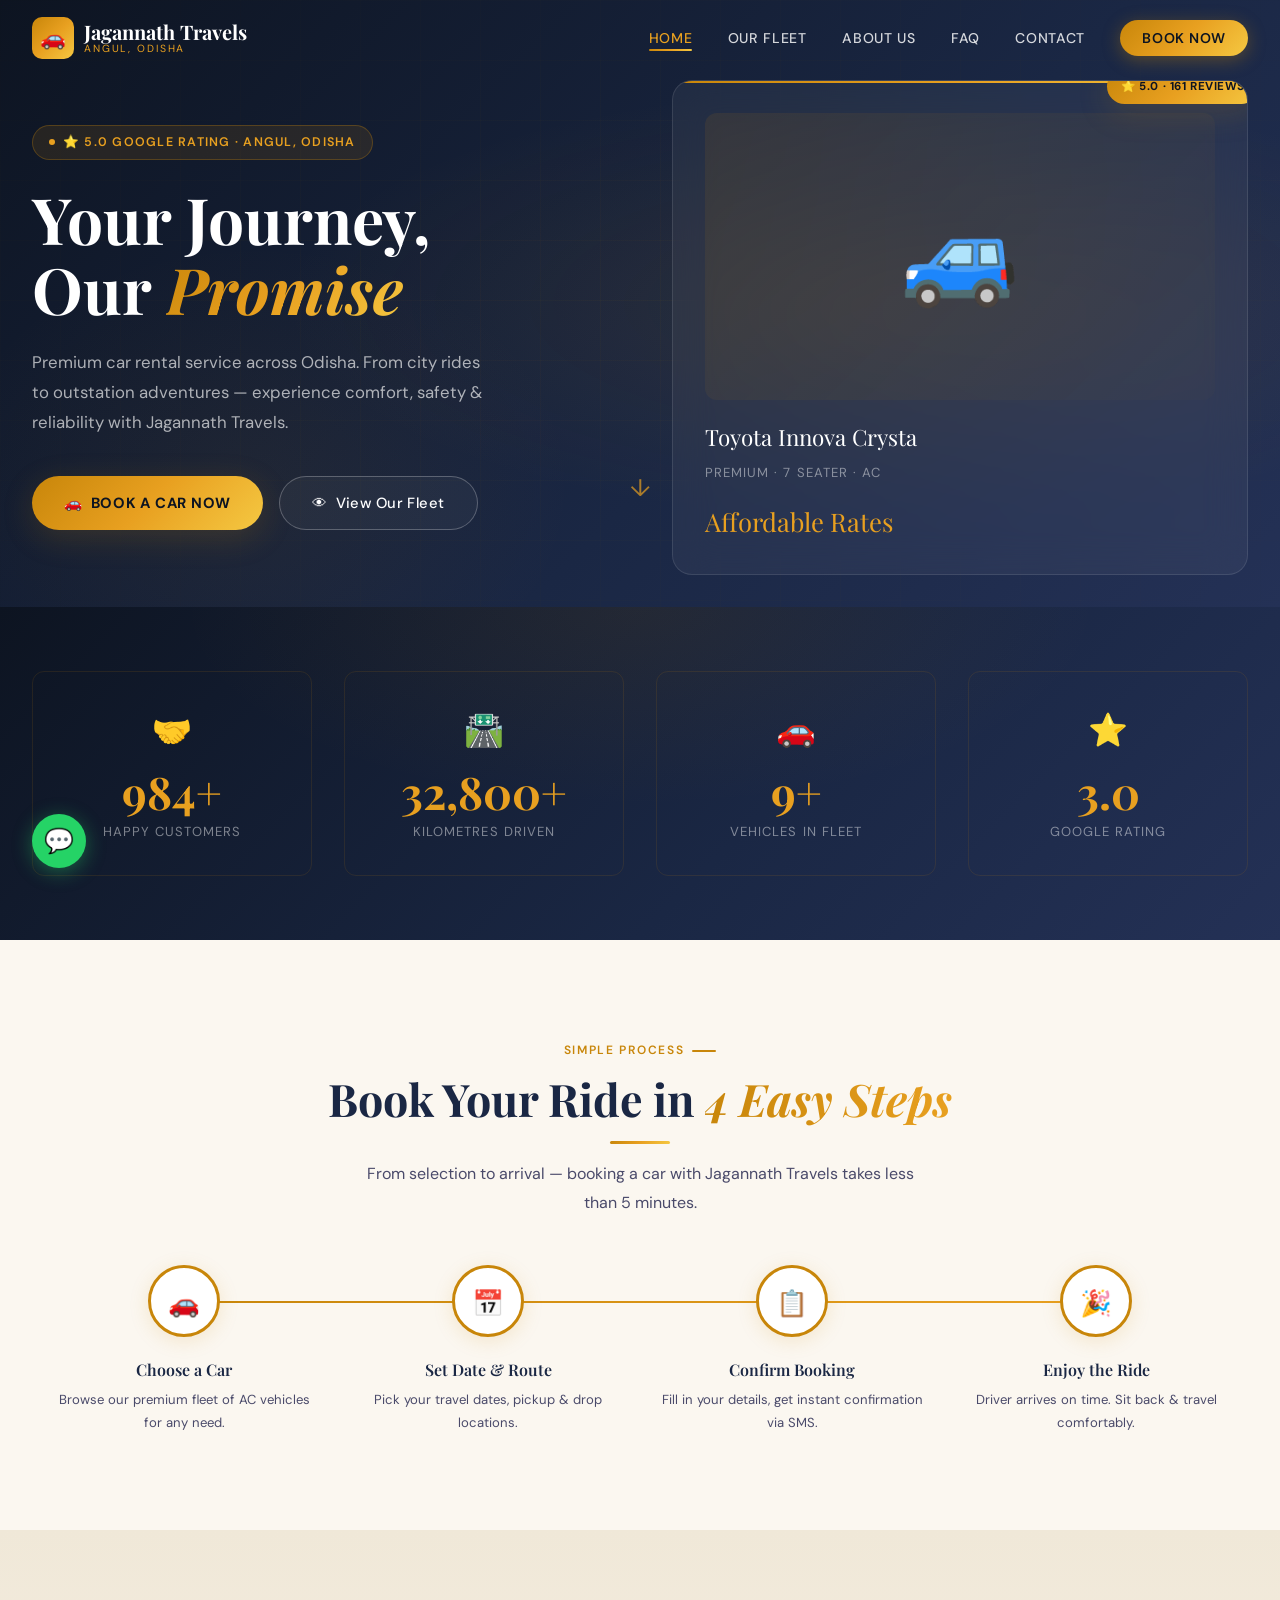
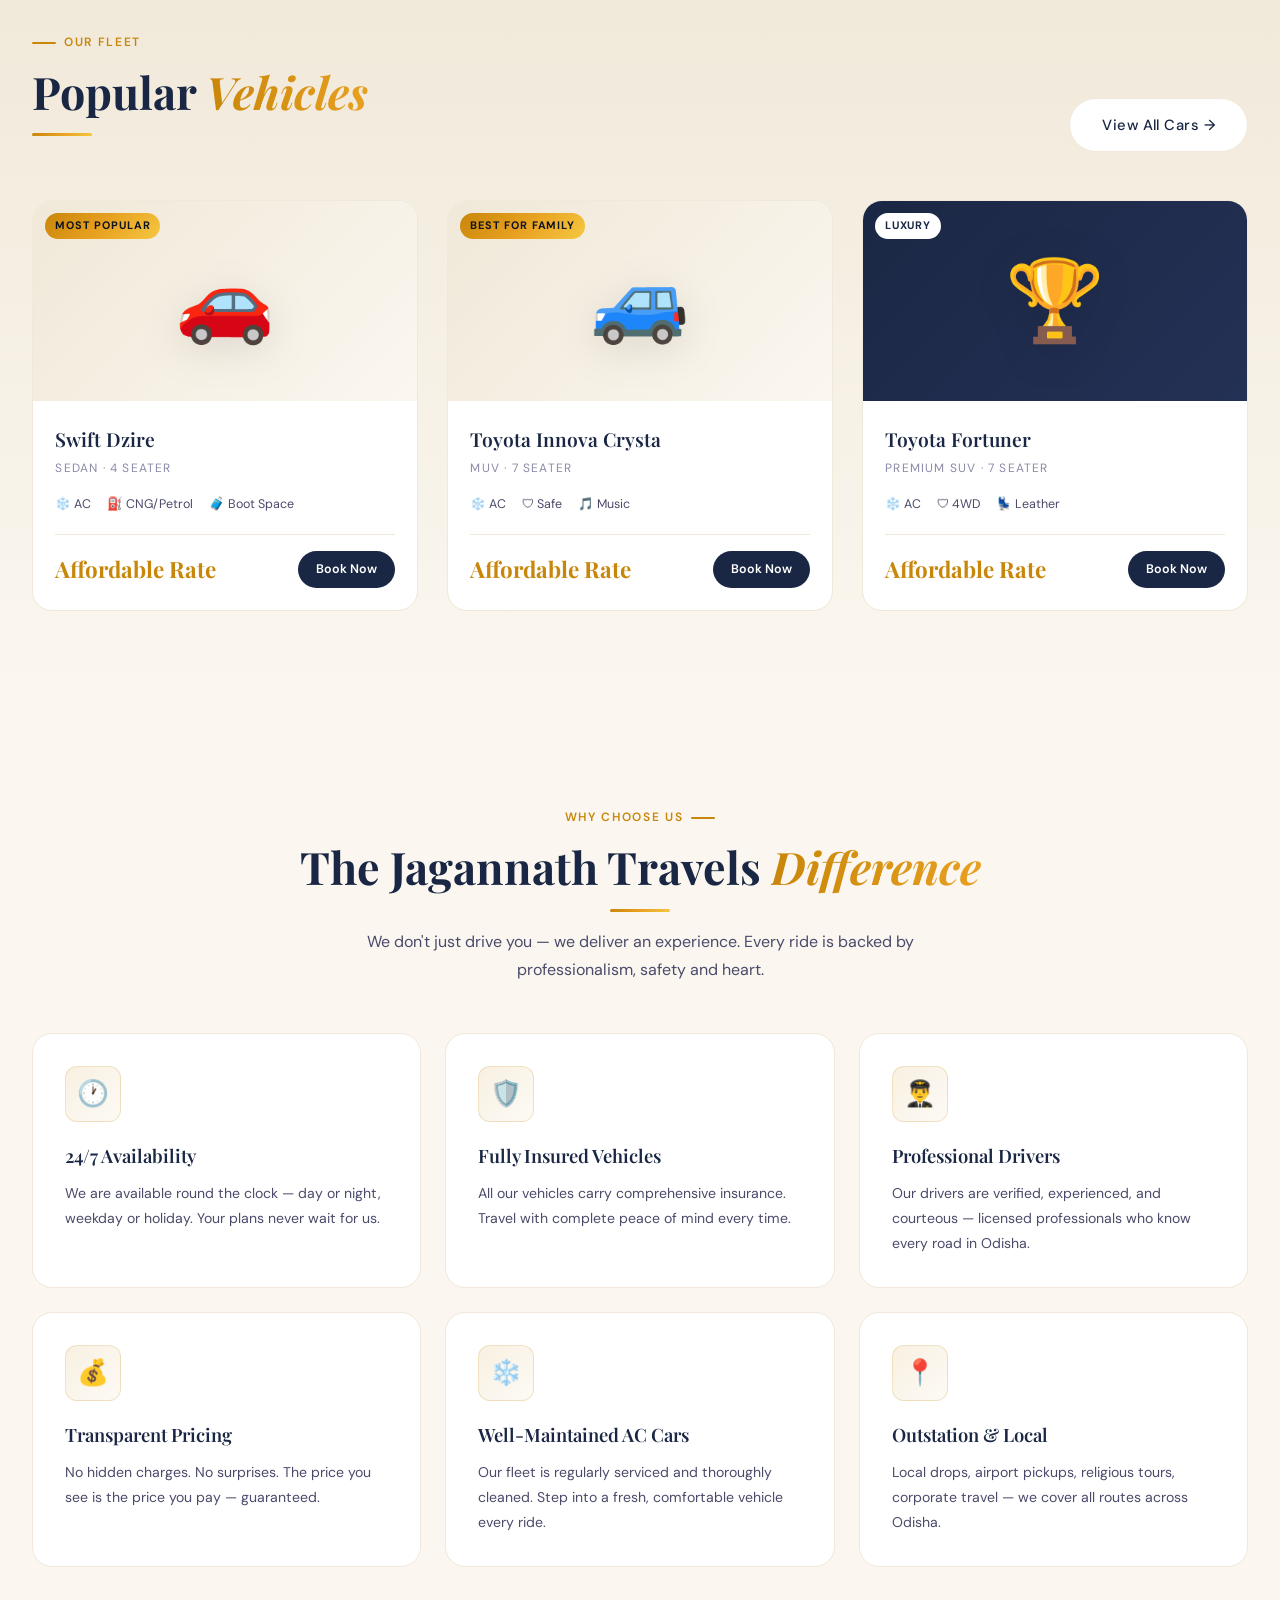
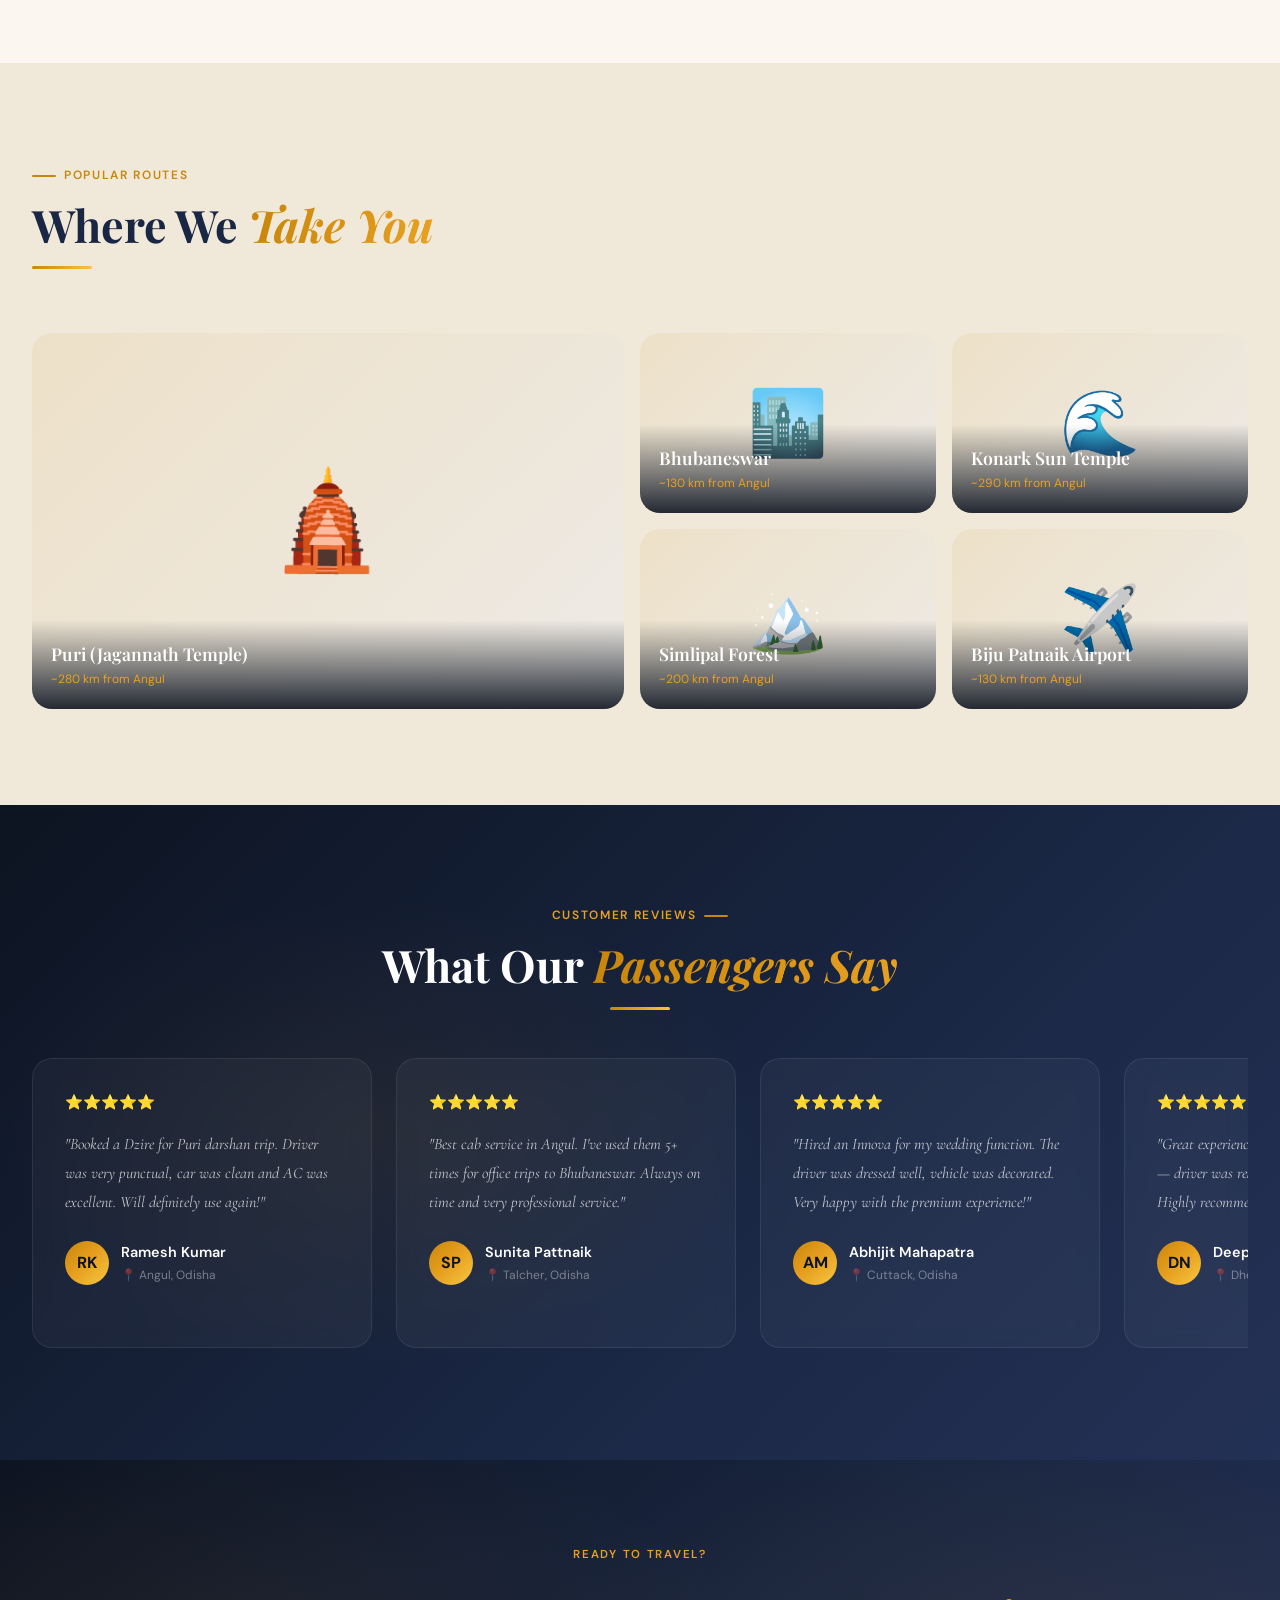
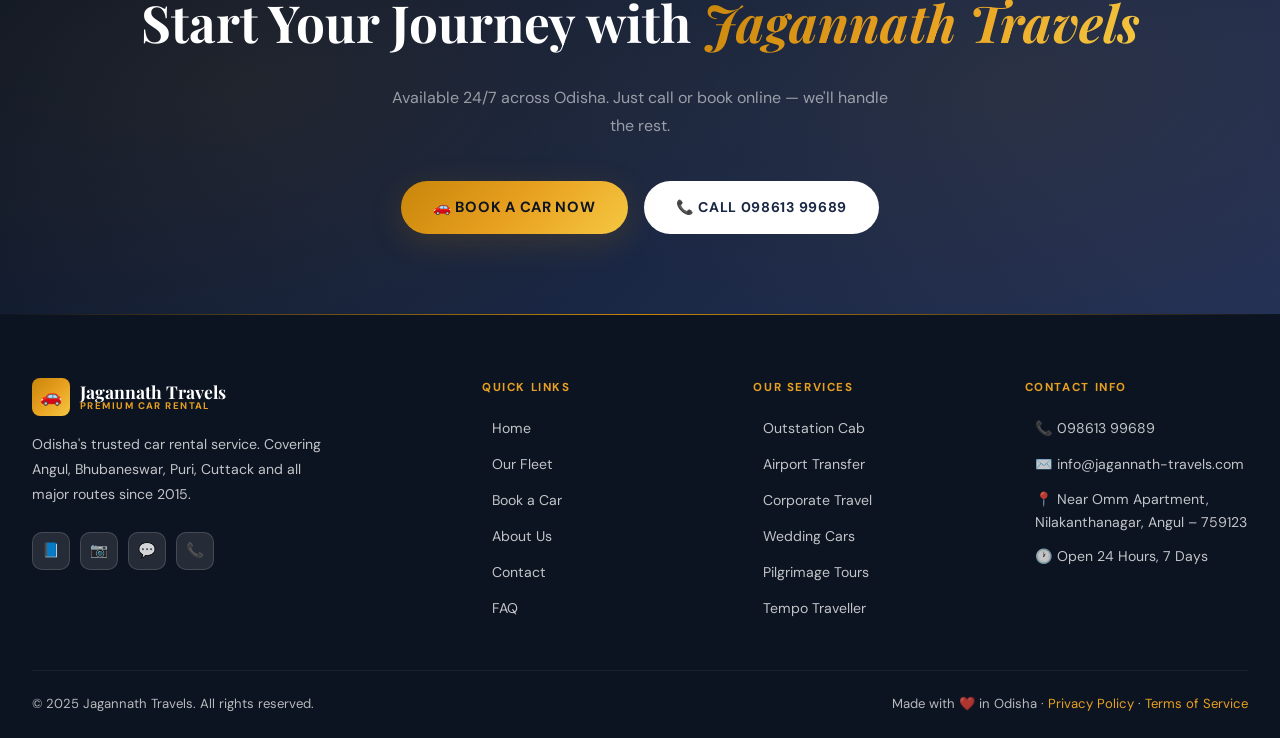
==== commit 7f992a3e: "Updated website (promo banner changes + improvements)" ====
--- a/index.html
+++ b/index.html
@@ -87,11 +87,11 @@
   </div>
 
   <!-- Promo Banner -->
-  <div class="promo-banner" id="promoBanner">
+  <!-- <div class="promo-banner" id="promoBanner">
     🎉 Special Offer: Get <strong>10% OFF</strong> on your first booking! Use code <strong>JT10</strong>
     &nbsp;—&nbsp; <a href="contact.html">Book Now</a>
     <button id="promoClose" style="position:absolute;right:1rem;top:50%;transform:translateY(-50%);background:none;border:none;cursor:pointer;font-size:1rem;color:var(--navy-deep);font-weight:700;">✕</button>
-  </div>
+  </div> -->
 
   <!-- Navigation -->
   <nav class="nav" id="mainNav" aria-label="Main Navigation">
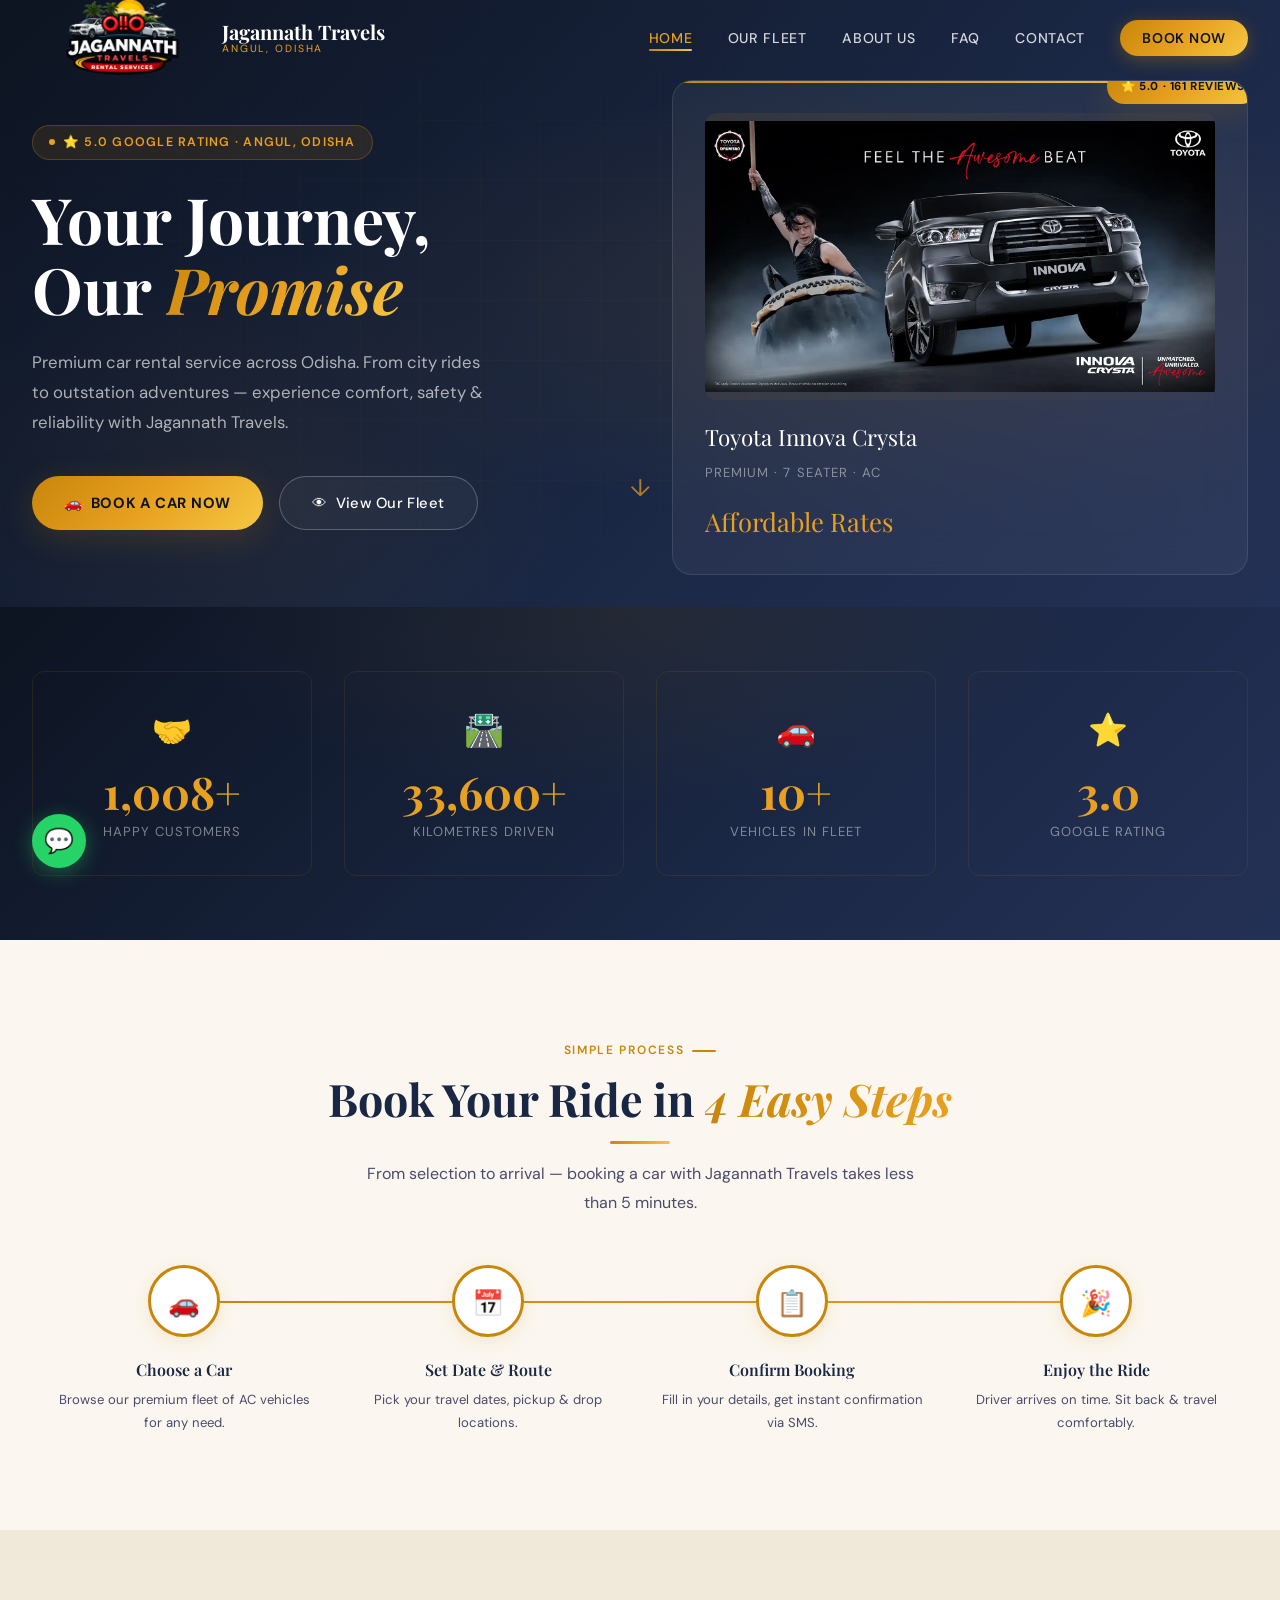
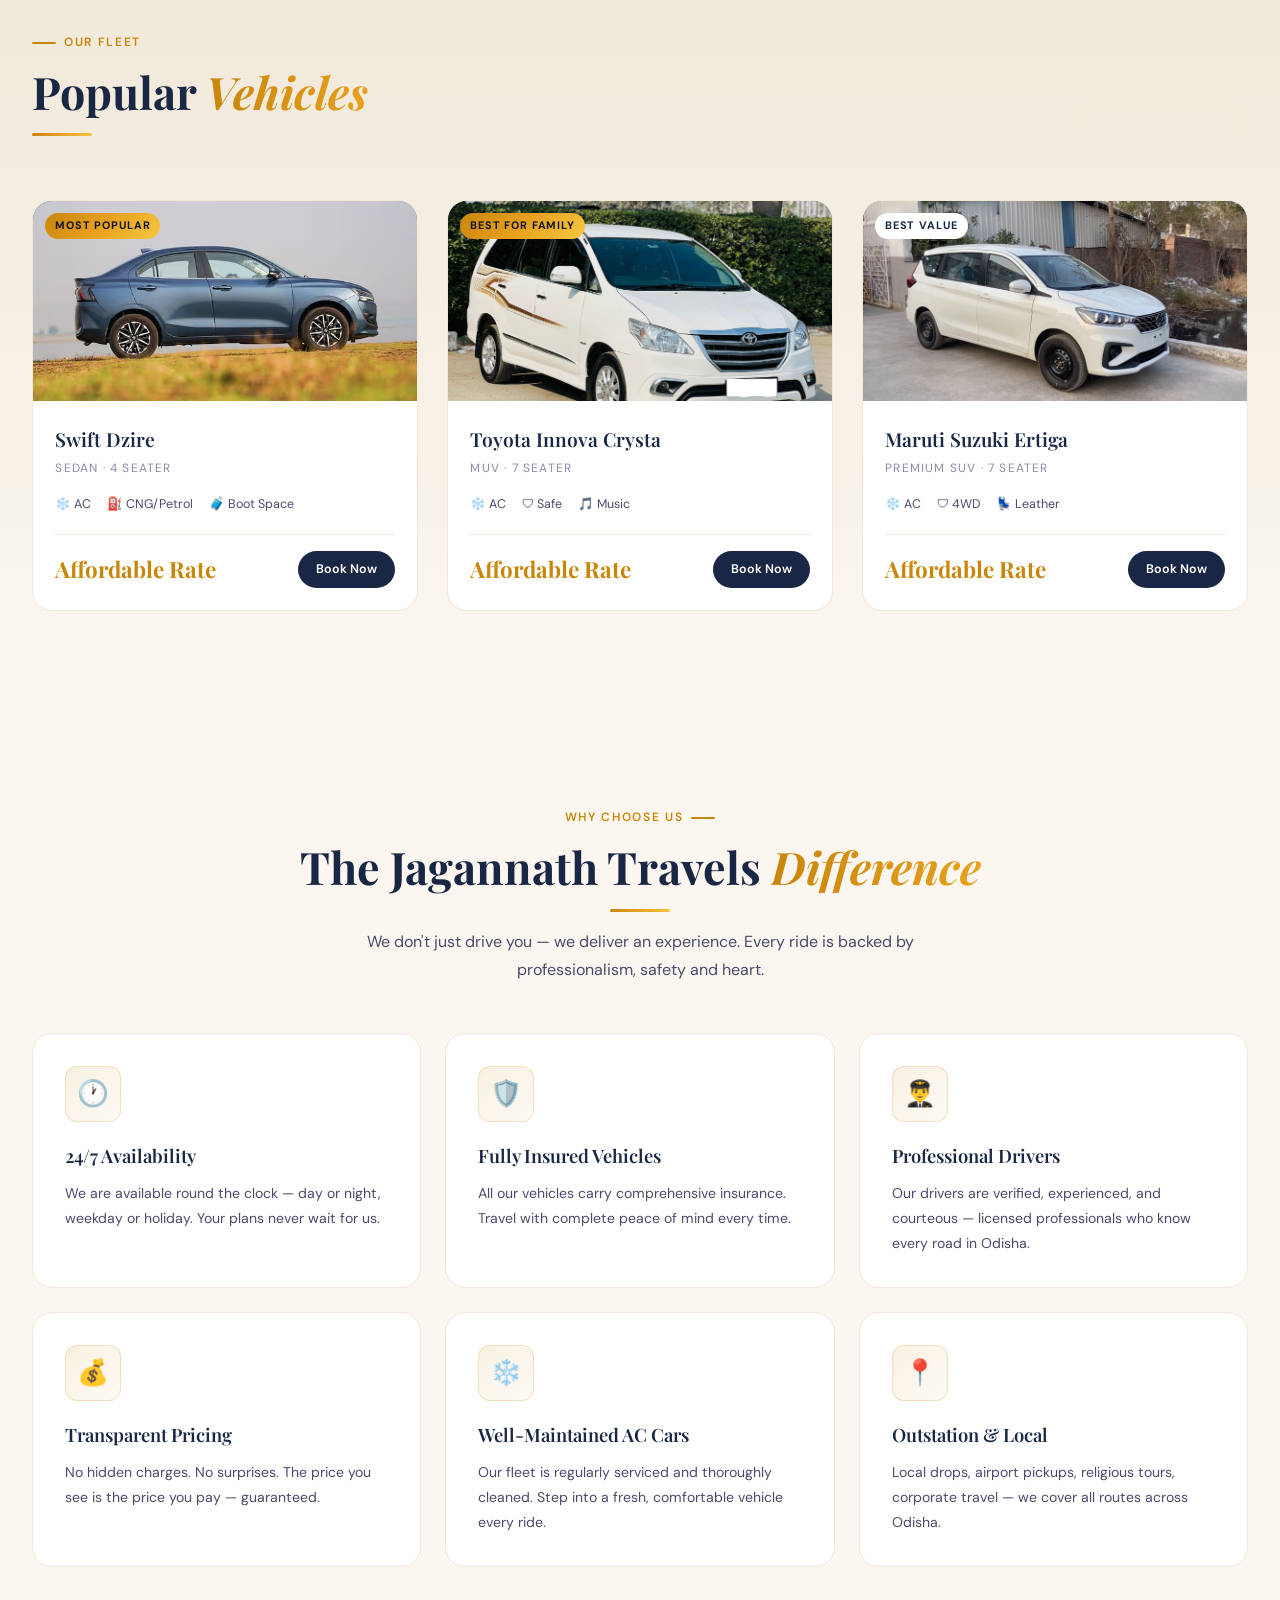
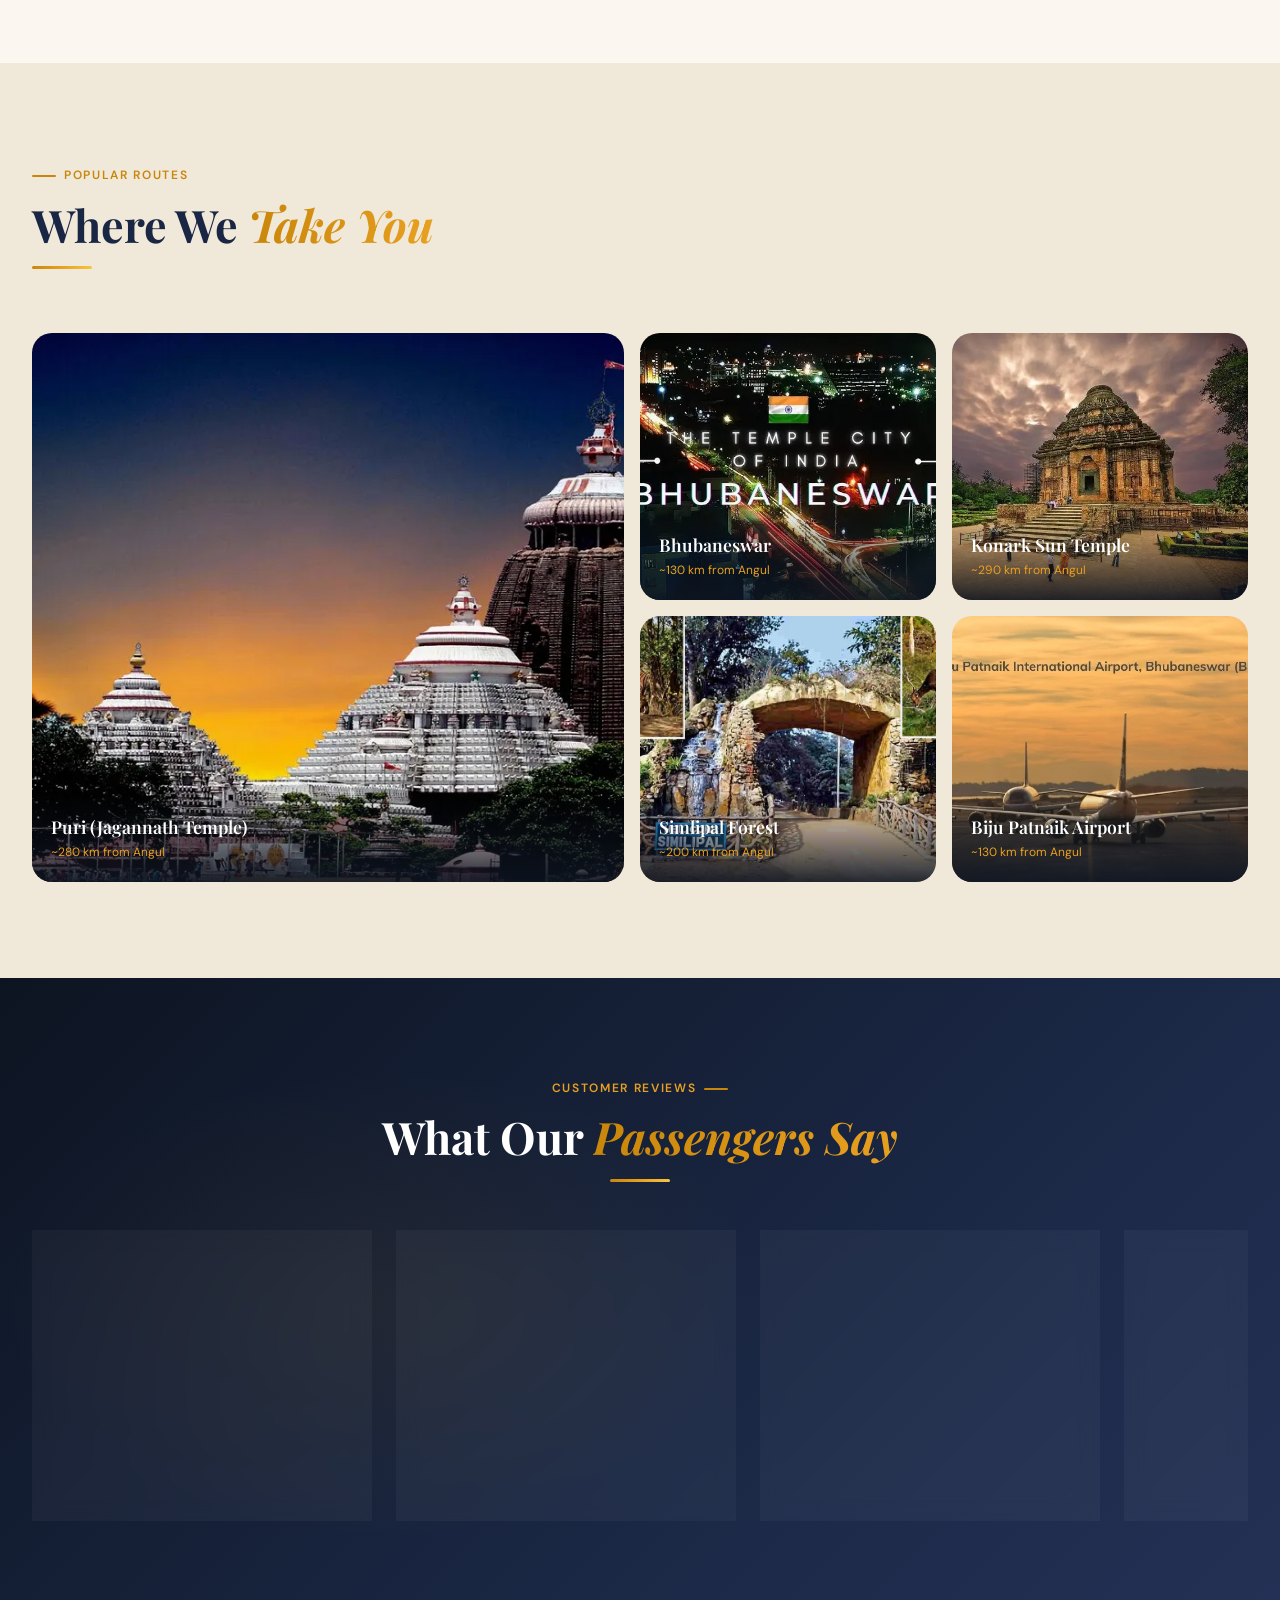
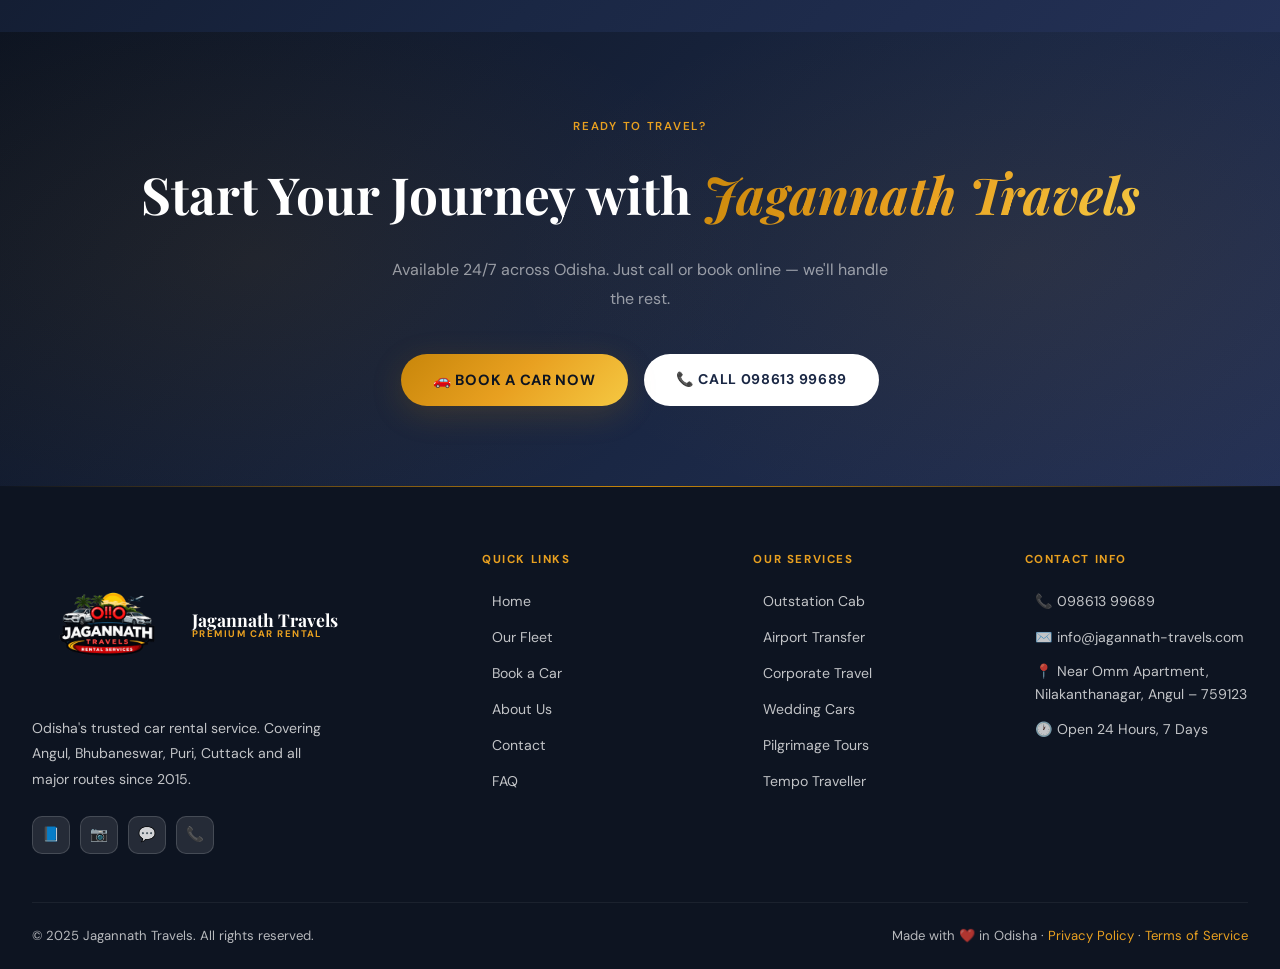
==== commit 339cf6f0: "updated project files" ====
--- a/index.html
+++ b/index.html
@@ -97,7 +97,9 @@
   <nav class="nav" id="mainNav" aria-label="Main Navigation">
     <div class="nav-inner">
       <a href="index.html" class="nav-logo" aria-label="Jagannath Travels Home">
-        <div class="logo-icon">🚗</div>
+        <div class="logo-icon">
+          <img src="images/logo.png" alt="Jagannath Travels Logo">
+        </div>
         <div class="logo-text">
           Jagannath Travels
           <span>Angul, Odisha</span>
@@ -155,7 +157,9 @@
       <div class="hero-visual">
         <div class="hero-car-card">
           <div class="hero-floating-badge">⭐ 5.0 · 161 Reviews</div>
-          <div class="hero-car-img">🚙</div>
+          <div class="hero-car-img">
+            <img src="images/home.webp" alt="Toyota Innova Crysta" style="width: 100%; height: 100%; object-fit: contain;">
+          </div>
           <div class="hero-car-name">Toyota Innova Crysta</div>
           <div class="hero-car-sub">Premium · 7 Seater · AC</div>
           <div class="hero-car-price">Affordable Rates</div>
@@ -242,8 +246,11 @@
       <div class="cars-grid">
 
         <article class="car-card reveal delay-1" data-type="sedan">
-          <div class="car-img-wrap">
-            <div class="car-emoji">🚗</div>
+          <div class="car-img-wrap" style="background: linear-gradient(135deg, #2F4F4F 0%, #708090 100%);">
+            <img src="images/cars/dzire.avif" alt="Swift Dzire" class="car-image" onerror="this.style.display='none'; this.nextElementSibling.style.display='flex';">
+            <div class="car-placeholder" style="display:none;">
+              <div class="car-emoji">🚗</div>
+            </div>
             <div class="car-badge">Most Popular</div>
             <div class="car-overlay">
               <a href="contact.html" class="car-overlay-btn">Book This Car</a>
@@ -265,8 +272,11 @@
         </article>
 
         <article class="car-card reveal delay-2" data-type="suv">
-          <div class="car-img-wrap">
-            <div class="car-emoji">🚙</div>
+          <div class="car-img-wrap" style="background: linear-gradient(135deg, #2F4F4F 0%, #556B2F 100%);">
+            <img src="images/cars/innova.avif" alt="Toyota Innova" class="car-image" onerror="this.style.display='none'; this.nextElementSibling.style.display='flex';">
+            <div class="car-placeholder" style="display:none;">
+              <div class="car-emoji">🚙</div>
+            </div>
             <div class="car-badge">Best for Family</div>
             <div class="car-overlay">
               <a href="contact.html" class="car-overlay-btn">Book This Car</a>
@@ -288,15 +298,18 @@
         </article>
 
         <article class="car-card reveal delay-3" data-type="luxury">
-          <div class="car-img-wrap" style="background: linear-gradient(135deg, #1A2744, #243156);">
-            <div class="car-emoji">🏆</div>
-            <div class="car-badge" style="background: white; color: var(--navy);">Luxury</div>
+          <div class="car-img-wrap" style="background: linear-gradient(135deg, #4169E1 0%, #6495ED 100%);">
+            <img src="images/cars/ertiga.webp" alt="Maruti Ertiga" class="car-image" onerror="this.style.display='none'; this.nextElementSibling.style.display='flex';">
+            <div class="car-placeholder" style="display:none;">
+              <div class="car-emoji">🚐</div>
+            </div>
+            <div class="car-badge" style="background: white; color: var(--navy);">Best Value</div>
             <div class="car-overlay">
               <a href="contact.html" class="car-overlay-btn">Book This Car</a>
             </div>
           </div>
           <div class="car-info">
-            <h3 class="car-name">Toyota Fortuner</h3>
+            <h3 class="car-name">Maruti Suzuki Ertiga</h3>
             <div class="car-type">Premium SUV · 7 Seater</div>
             <div class="car-features">
               <span class="car-feat">❄️ AC</span>
@@ -378,35 +391,45 @@
       </div>
       <div class="destinations-grid reveal">
         <div class="dest-card">
-          <div class="dest-img">🛕</div>
+          <div class="dest-img">
+            <img src="images/jag.webp" alt="Puri Jagannath Temple" style="width: 100%; height: 100%; object-fit: cover; border-radius: 12px;">
+          </div>
           <div class="dest-info">
             <div class="dest-name">Puri (Jagannath Temple)</div>
             <div class="dest-dist">~280 km from Angul</div>
           </div>
         </div>
         <div class="dest-card">
-          <div class="dest-img">🏙️</div>
+          <div class="dest-img">
+            <img src="images/bbsr.webp" alt="Bhubaneswar" style="width: 100%; height: 100%; object-fit: cover; border-radius: 12px;">
+          </div>
           <div class="dest-info">
             <div class="dest-name">Bhubaneswar</div>
             <div class="dest-dist">~130 km from Angul</div>
           </div>
         </div>
         <div class="dest-card">
-          <div class="dest-img">🌊</div>
+          <div class="dest-img">
+            <img src="images/konark.webp" alt="Konark Sun Temple" style="width: 100%; height: 100%; object-fit: cover; border-radius: 12px;">
+          </div>
           <div class="dest-info">
             <div class="dest-name">Konark Sun Temple</div>
             <div class="dest-dist">~290 km from Angul</div>
           </div>
         </div>
         <div class="dest-card">
-          <div class="dest-img">🏔️</div>
+          <div class="dest-img">
+            <img src="images/simlipal.webp" alt="Simlipal Forest" style="width: 100%; height: 100%; object-fit: cover; border-radius: 12px;">
+          </div>
           <div class="dest-info">
             <div class="dest-name">Simlipal Forest</div>
             <div class="dest-dist">~200 km from Angul</div>
           </div>
         </div>
         <div class="dest-card">
-          <div class="dest-img">✈️</div>
+          <div class="dest-img">
+            <img src="images/air.webp" alt="Biju Patnaik Airport" style="width: 100%; height: 100%; object-fit: cover; border-radius: 12px;">
+          </div>
           <div class="dest-info">
             <div class="dest-name">Biju Patnaik Airport</div>
             <div class="dest-dist">~130 km from Angul</div>
@@ -509,7 +532,9 @@
     <div class="footer-grid">
       <div class="footer-brand">
         <div class="footer-logo">
-          <div class="logo-icon">🚗</div>
+          <div class="logo-icon">
+            <img src="images/logo.png" alt="Jagannath Travels Logo">
+          </div>
           <div class="logo-text">
             Jagannath Travels
             <span>Premium Car Rental</span>
--- a/style.css
+++ b/style.css
@@ -109,11 +109,20 @@
 }
 
 .nav-logo .logo-icon {
-  width: 42px; height: 42px;
-  background: var(--gradient-gold);
-  border-radius: 10px;
-  display: flex; align-items: center; justify-content: center;
-  font-size: 1.3rem;
+  width: 180px; 
+  height: 180px;
+  display: flex; 
+  align-items: center; 
+  justify-content: center;
+  background: transparent;
+  border: none;
+}
+
+.nav-logo .logo-icon img {
+  width: 100%;
+  height: 100%;
+  object-fit: contain;
+  display: block;
 }
 
 .nav-logo .logo-text {
@@ -945,6 +954,33 @@
   transform: scale(1.08) translateY(-4px);
 }
 
+.car-image {
+  width: 100%;
+  height: 100%;
+  object-fit: cover;
+  object-position: center;
+  transition: var(--transition-slow);
+  border-radius: var(--radius) var(--radius) 0 0;
+  position: absolute;
+  top: 0;
+  left: 0;
+}
+
+.car-card:hover .car-image {
+  transform: scale(1.05);
+}
+
+.car-placeholder {
+  width: 100%;
+  height: 100%;
+  display: flex;
+  align-items: center;
+  justify-content: center;
+  position: absolute;
+  top: 0;
+  left: 0;
+}
+
 .car-badge {
   position: absolute;
   top: 12px; left: 12px;
@@ -2153,11 +2189,20 @@
 }
 
 .footer-logo .logo-icon {
-  width: 38px; height: 38px;
-  background: var(--gradient-gold);
-  border-radius: 8px;
-  display: flex; align-items: center; justify-content: center;
-  font-size: 1.1rem;
+  width: 150px; 
+  height: 150px;
+  display: flex; 
+  align-items: center; 
+  justify-content: center;
+  background: transparent;
+  border: none;
+}
+
+.footer-logo .logo-icon img {
+  width: 100%;
+  height: 100%;
+  object-fit: contain;
+  display: block;
 }
 
 .footer-logo .logo-text {
@@ -3922,8 +3967,8 @@
   }
 
   .nav-logo .logo-icon {
-    width: 38px;
-    height: 38px;
+    width: 100px;
+    height: 100px;
     font-size: 1.1rem;
     flex-shrink: 0;
   }
@@ -4078,8 +4123,8 @@
 
 @media (max-width: 480px) {
   .nav-logo .logo-icon {
-    width: 34px;
-    height: 34px;
+    width: 90px;
+    height: 90px;
     font-size: 1rem;
   }
 
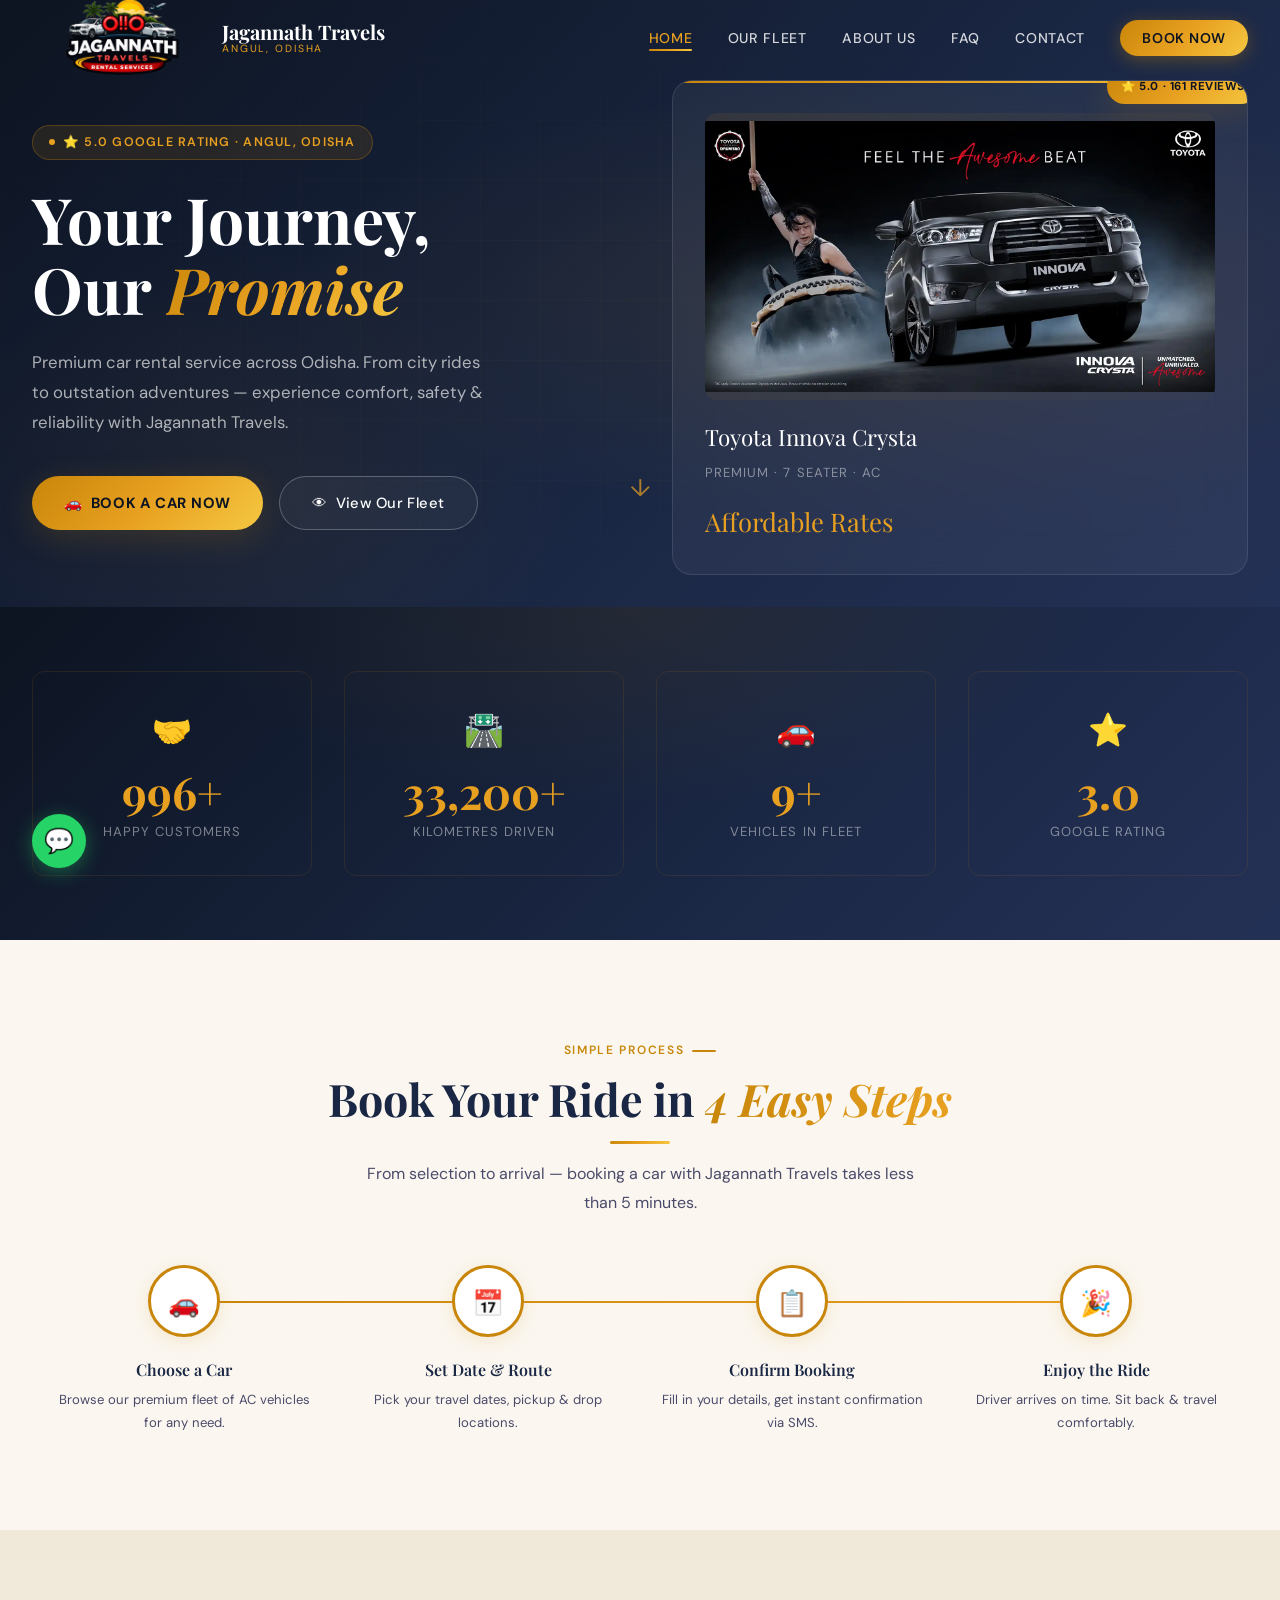
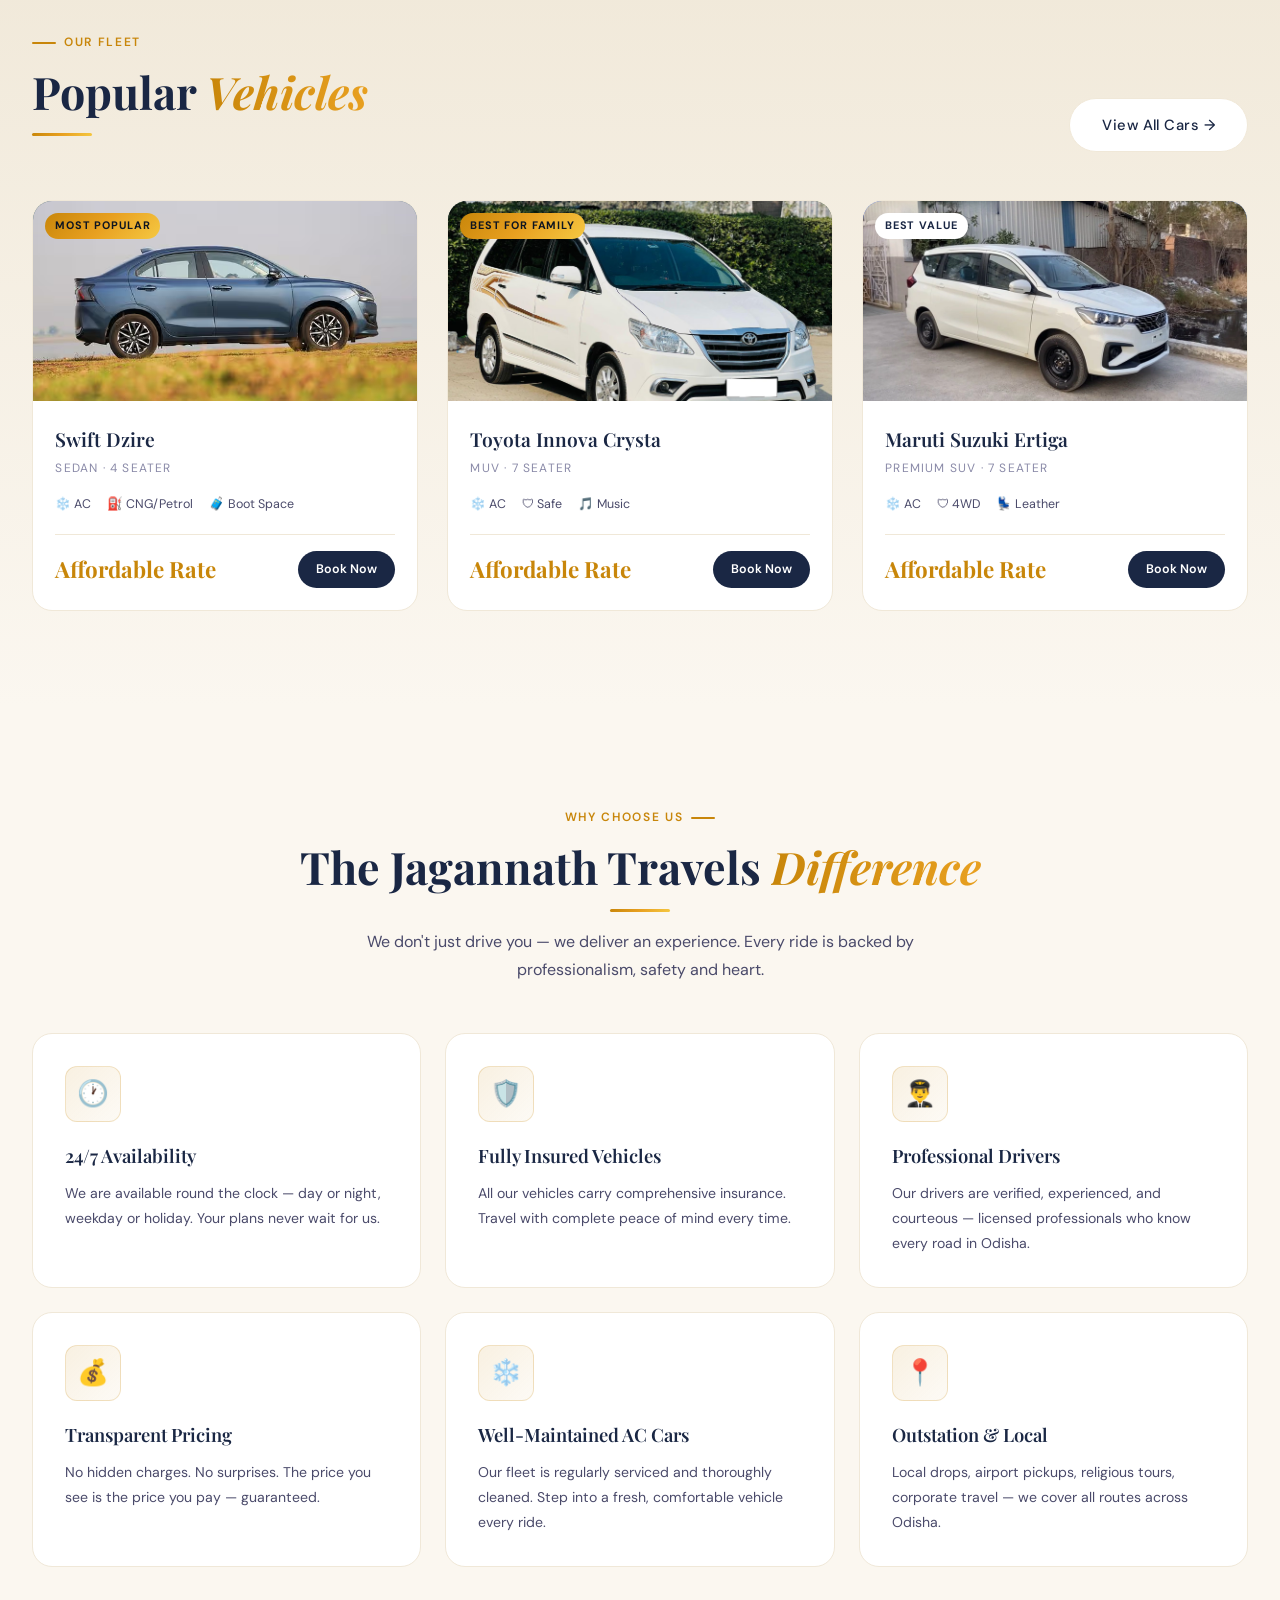
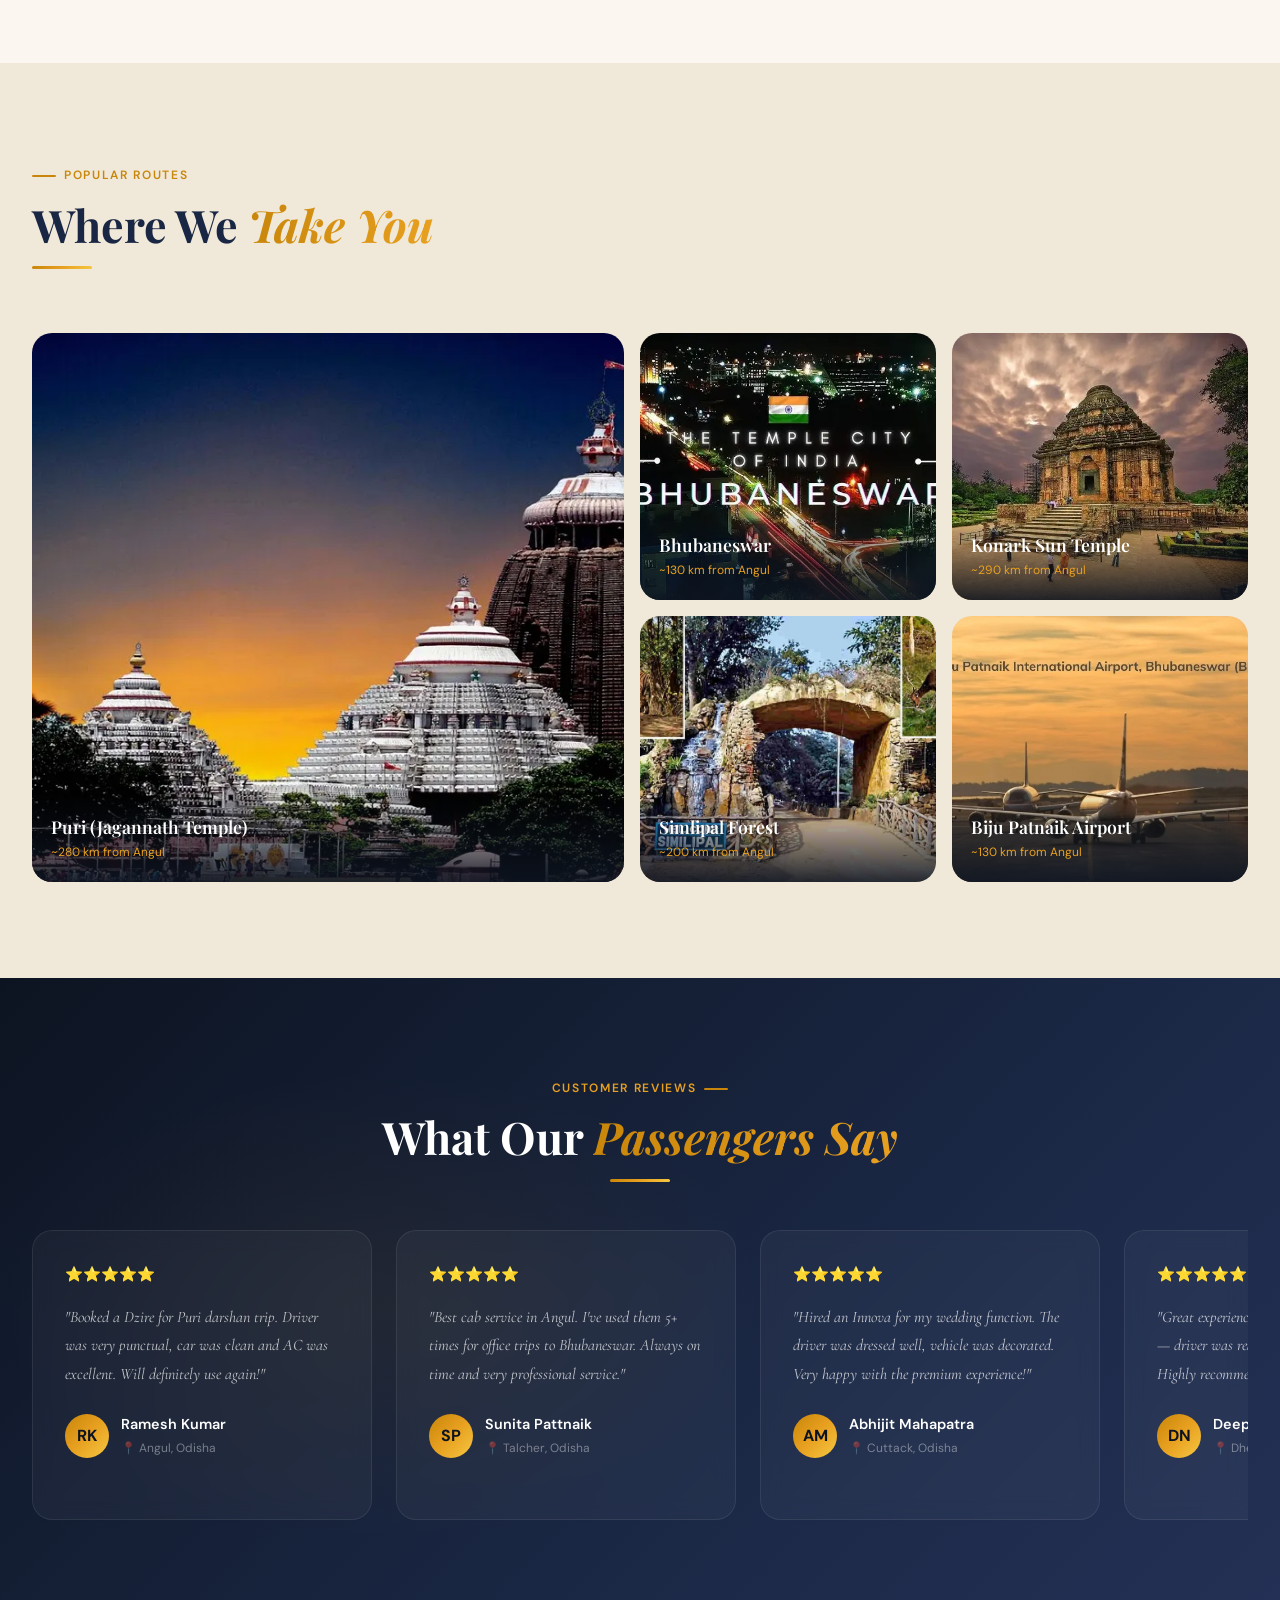
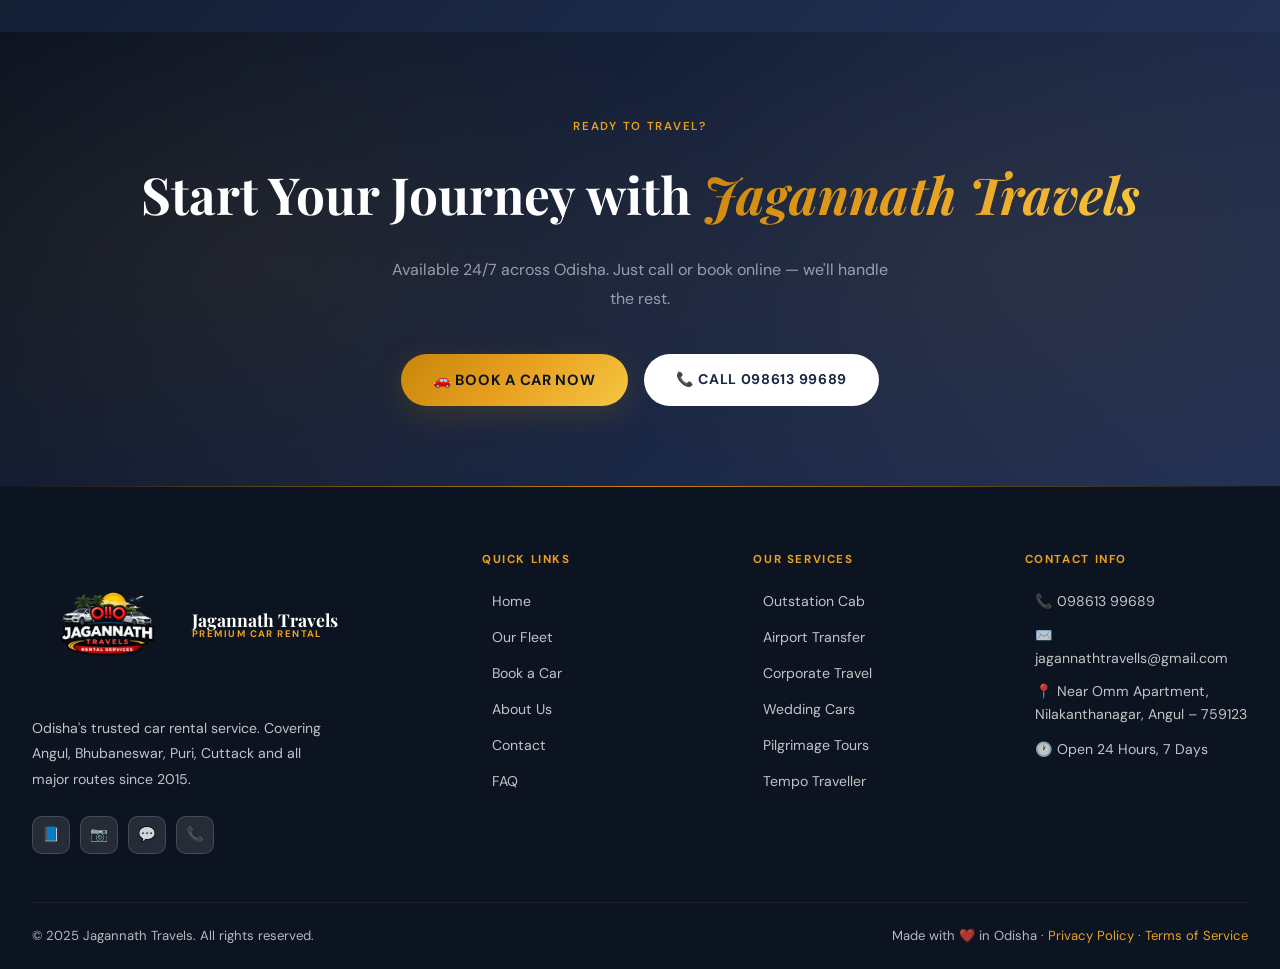
==== commit b7fdd81f: "Updated index.html and improvements" ====
--- a/index.html
+++ b/index.html
@@ -6,19 +6,30 @@
   <meta http-equiv="X-UA-Compatible" content="IE=edge" />
 
   <!-- SEO Meta Tags -->
-  <title>Jagannath Travels | Premium Car Rental Service in Angul, Odisha</title>
-  <meta name="description" content="Jagannath Travels offers reliable, affordable and luxury car rental services in Angul, Odisha. Book Swift Dzire, Innova, Fortuner, Scorpio and more. Available 24/7. Call 098613 99689." />
-  <meta name="keywords" content="car rental Angul, car hire Odisha, Jagannath Travels, cab service Angul, taxi Odisha, Innova rental, self drive car Angul, outstation cab Odisha, car on rent Angul, best travel agency Odisha" />
+  <title>Jagannath Travels – Best Car Rental in Angul | Taxi Service Odisha</title>
+
+  <meta name="description" content="Book reliable car rental in Angul, Odisha with Jagannath Travels. AC cars like Innova, Dzire, Fortuner for local & outstation trips. Call 09861399689." />
+
+  <!-- Remove keywords (Google ignores it now) -->
+  <!-- <meta name="keywords" content="..." /> -->
+
   <meta name="author" content="Jagannath Travels" />
-  <meta name="robots" content="index, follow, max-snippet:-1, max-image-preview:large, max-video-preview:-1" />
-  <link rel="canonical" href="https://www.jagannath-travels.com/index.html" />
-
+  <meta name="robots" content="index, follow" />
+
+  <!-- Canonical FIX -->
+  <link rel="canonical" href="https://www.jagannathtravel.com/" />
+
+  <!-- Favicon (replace emoji with real icon later) -->
+  <link rel="icon" href="images/favicon.ico" />
+
+  <!-- Performance -->
+  <link rel="preload" as="image" href="images/home.webp">
   <!-- Open Graph -->
   <meta property="og:type" content="website" />
-  <meta property="og:url" content="https://www.jagannath-travels.com/" />
+  <meta property="og:url" content="https://www.jagannathtravel.com/" />
   <meta property="og:title" content="Jagannath Travels | Premium Car Rental in Angul, Odisha" />
   <meta property="og:description" content="Reliable & affordable car rental service in Angul, Odisha. AC cars, outstation cabs, airport transfers. Book now 098613 99689." />
-  <meta property="og:image" content="https://www.jagannath-travels.com/og-image.jpg" />
+  <meta property="og:image" content="https://www.jagannathtravel.com/og-image.jpg" />
 
   <!-- Twitter Card -->
   <meta name="twitter:card" content="summary_large_image" />
@@ -38,7 +49,7 @@
     "@type": "LocalBusiness",
     "name": "Jagannath Travels",
     "description": "Premium car rental and taxi service in Angul, Odisha",
-    "url": "https://www.jagannath-travels.com",
+    "url": "https://www.jagannathtravel.com",
     "telephone": "+919861399689",
     "address": {
       "@type": "PostalAddress",
@@ -65,7 +76,7 @@
       "reviewCount": "161"
     },
     "priceRange": "₹₹",
-    "image": "https://www.jagannath-travels.com/og-image.jpg",
+    "image": "https://www.jagannathtravel.com/og-image.jpg",
     "sameAs": [
       "https://g.co/jagannath-travels-angul"
     ]
@@ -579,7 +590,7 @@
         <div class="footer-col-title">Contact Info</div>
         <ul class="footer-links">
           <li><a href="tel:09861399689">📞 098613 99689</a></li>
-          <li><a href="mailto:info@jagannath-travels.com">✉️ info@jagannath-travels.com</a></li>
+          <li><a href="mailto:jagannathtravells@gmail.com">✉️ jagannathtravells@gmail.com</a></li>
           <li><a href="contact.html">📍 Near Omm Apartment, Nilakanthanagar, Angul – 759123</a></li>
           <li><a href="#">🕐 Open 24 Hours, 7 Days</a></li>
         </ul>
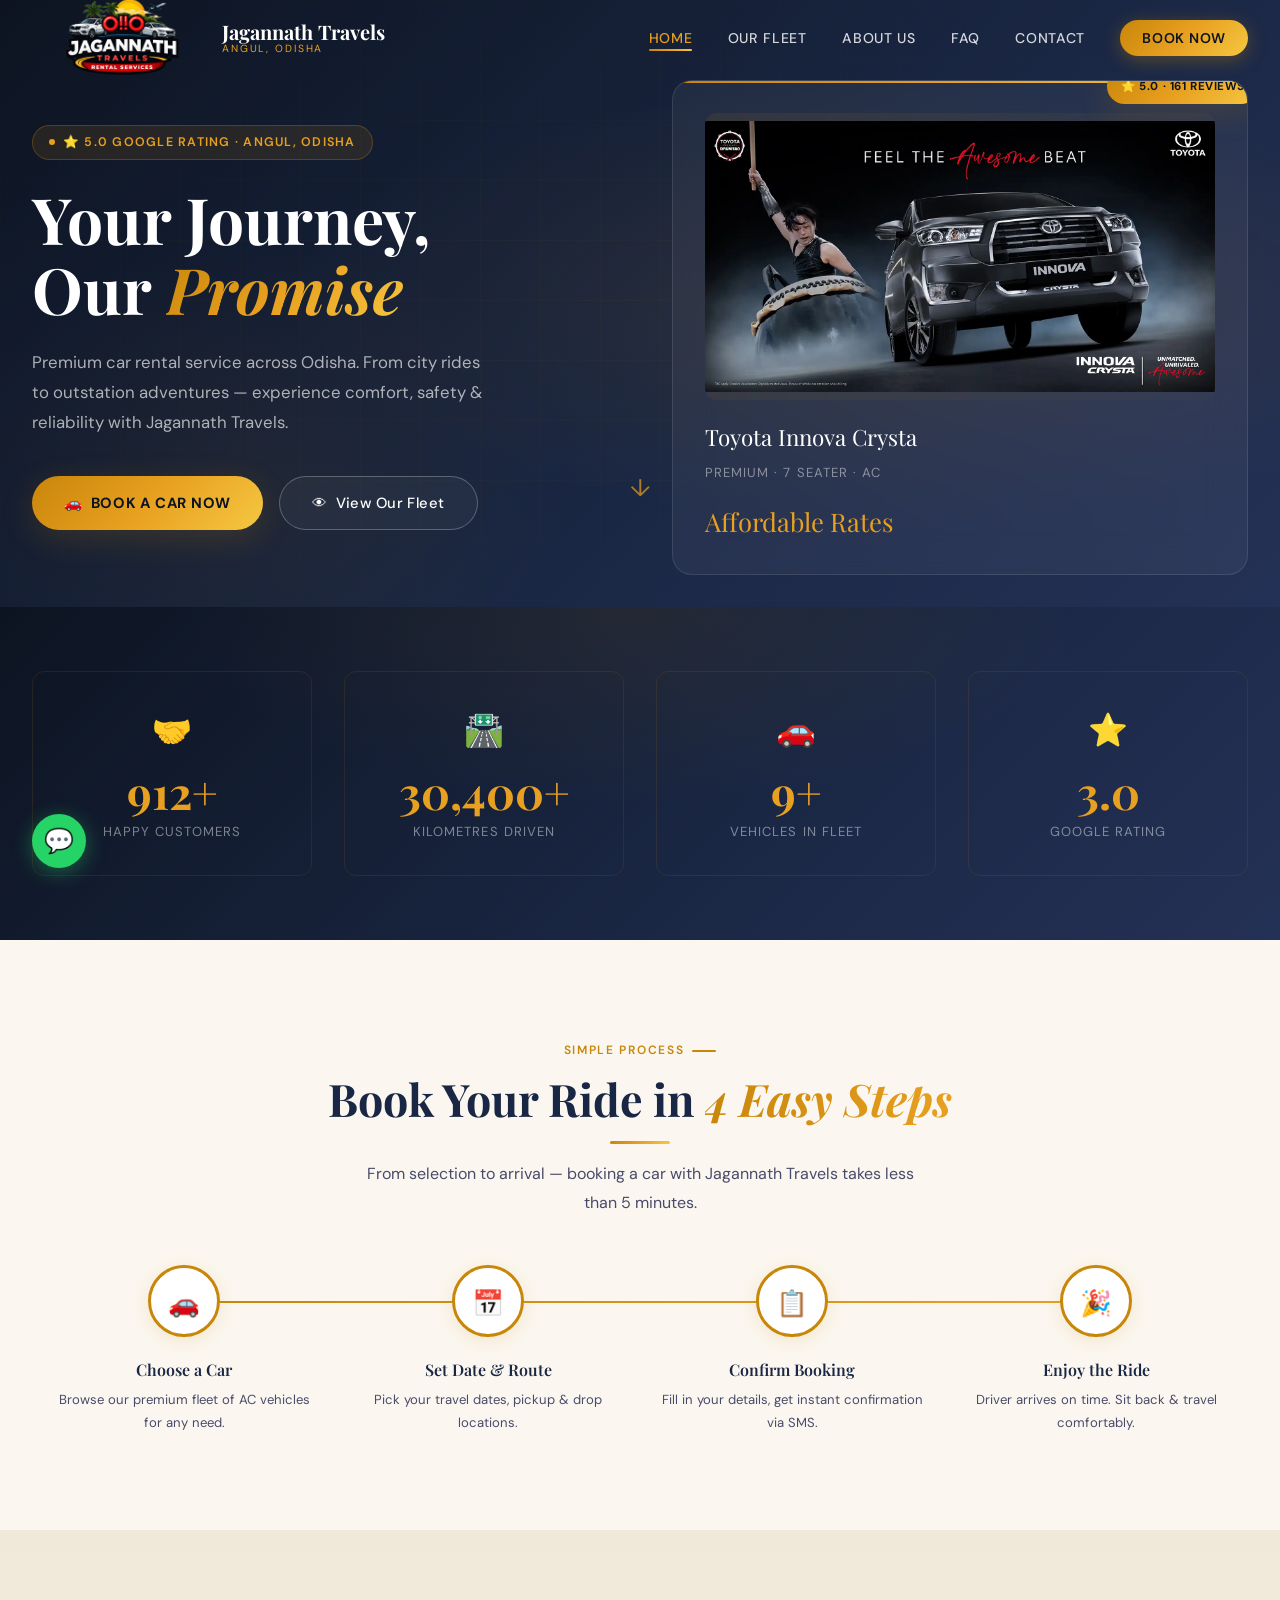
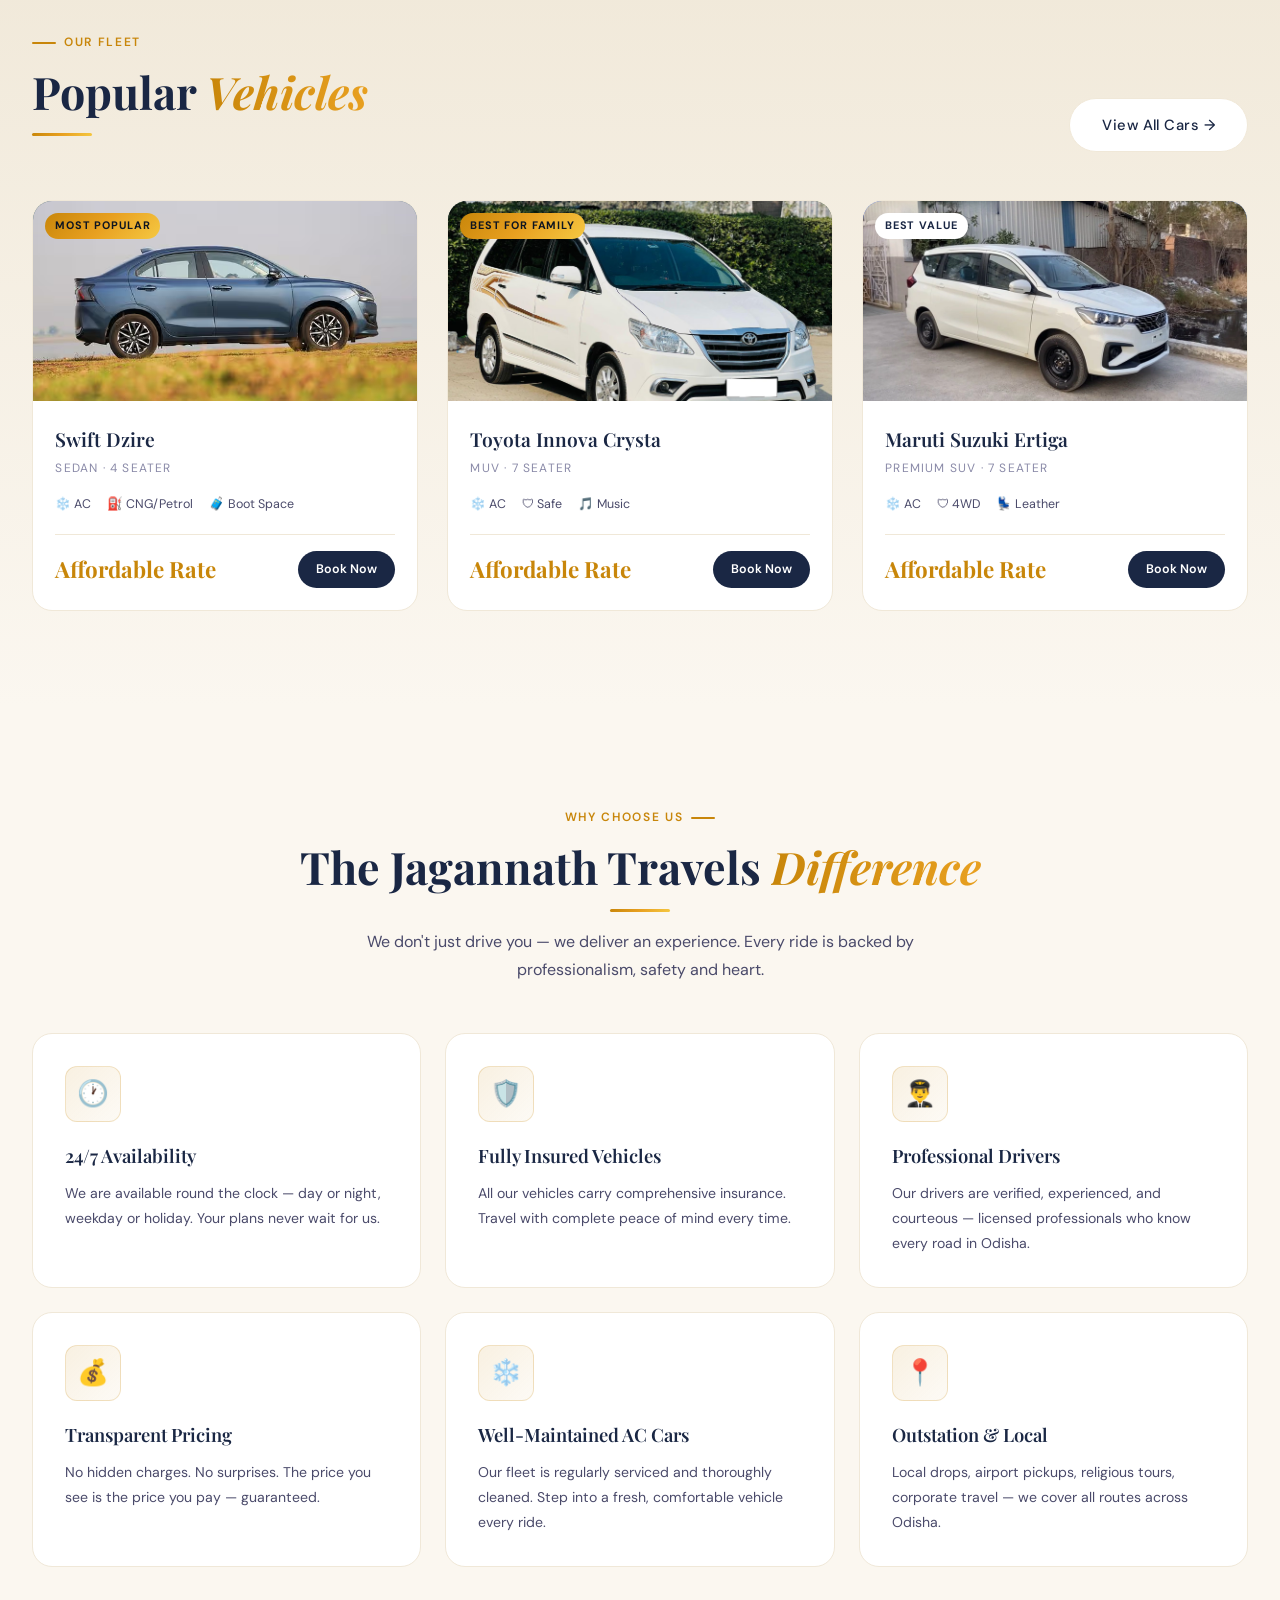
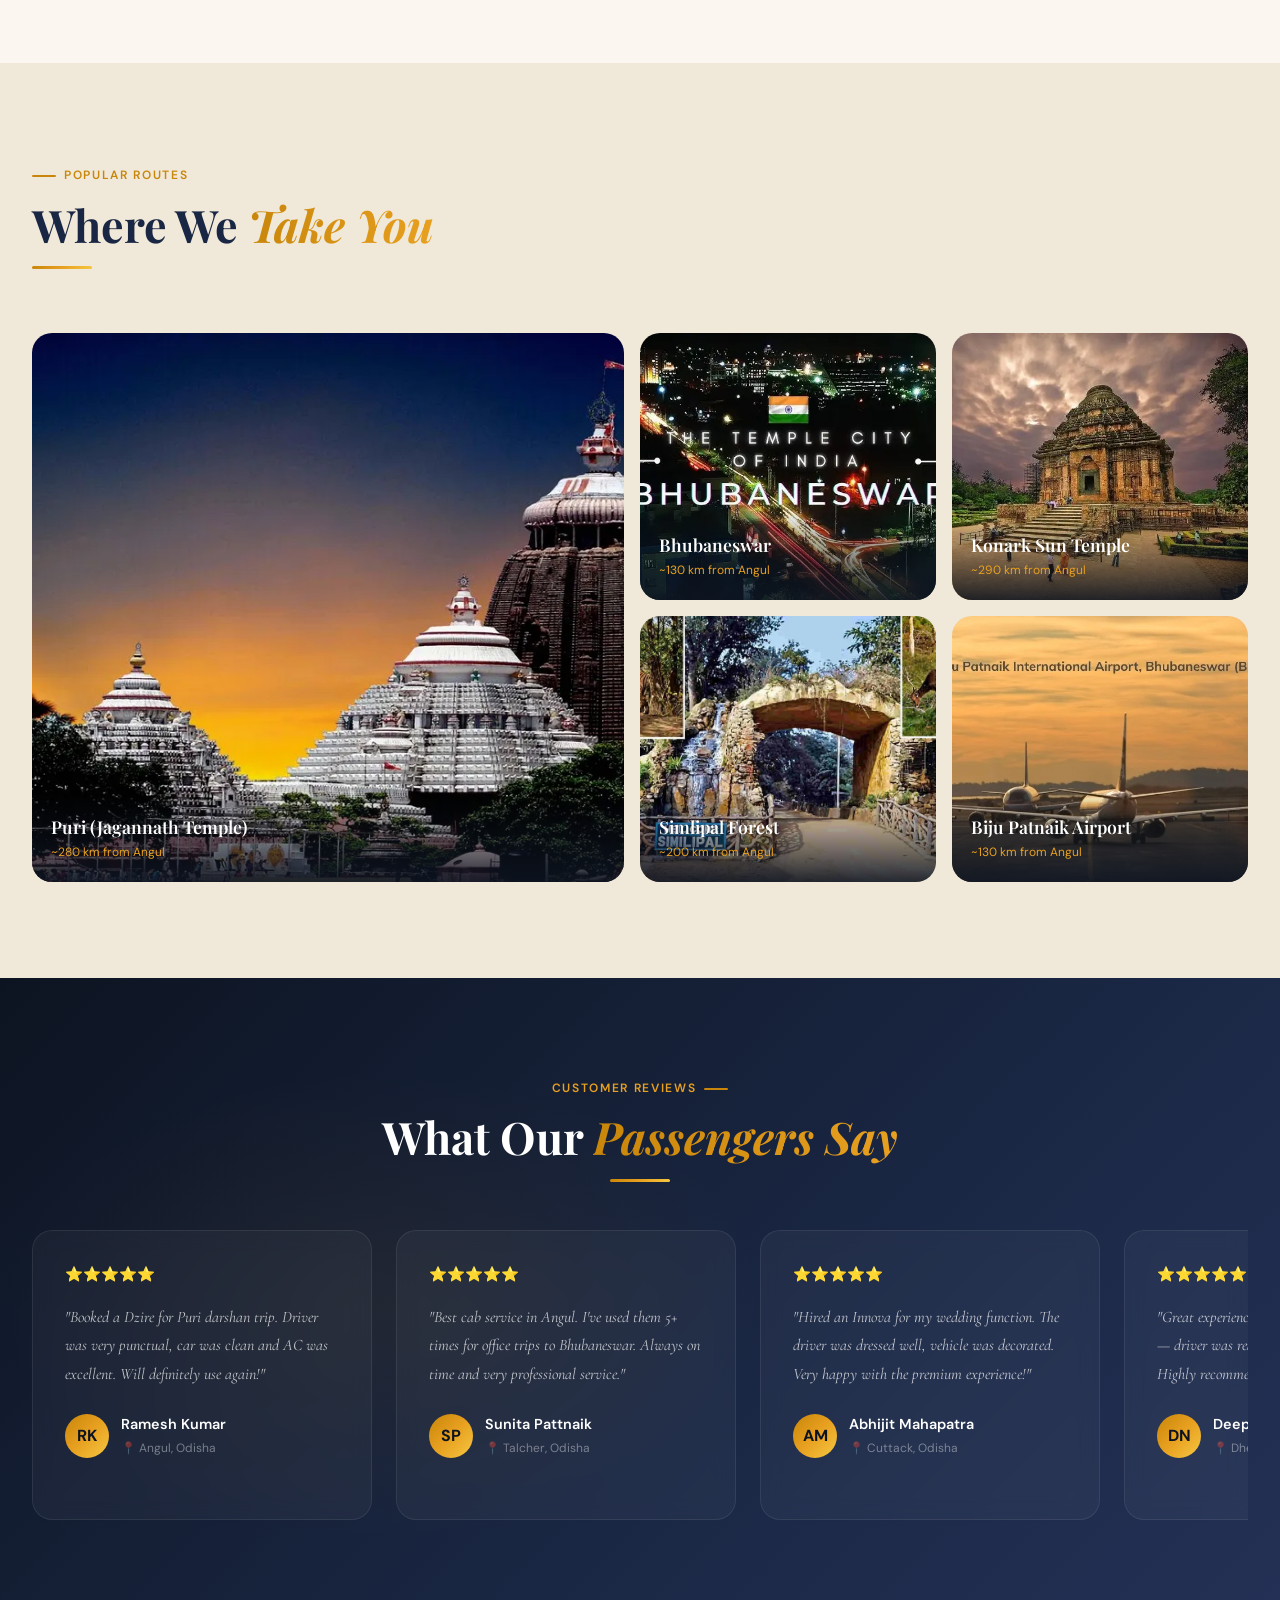
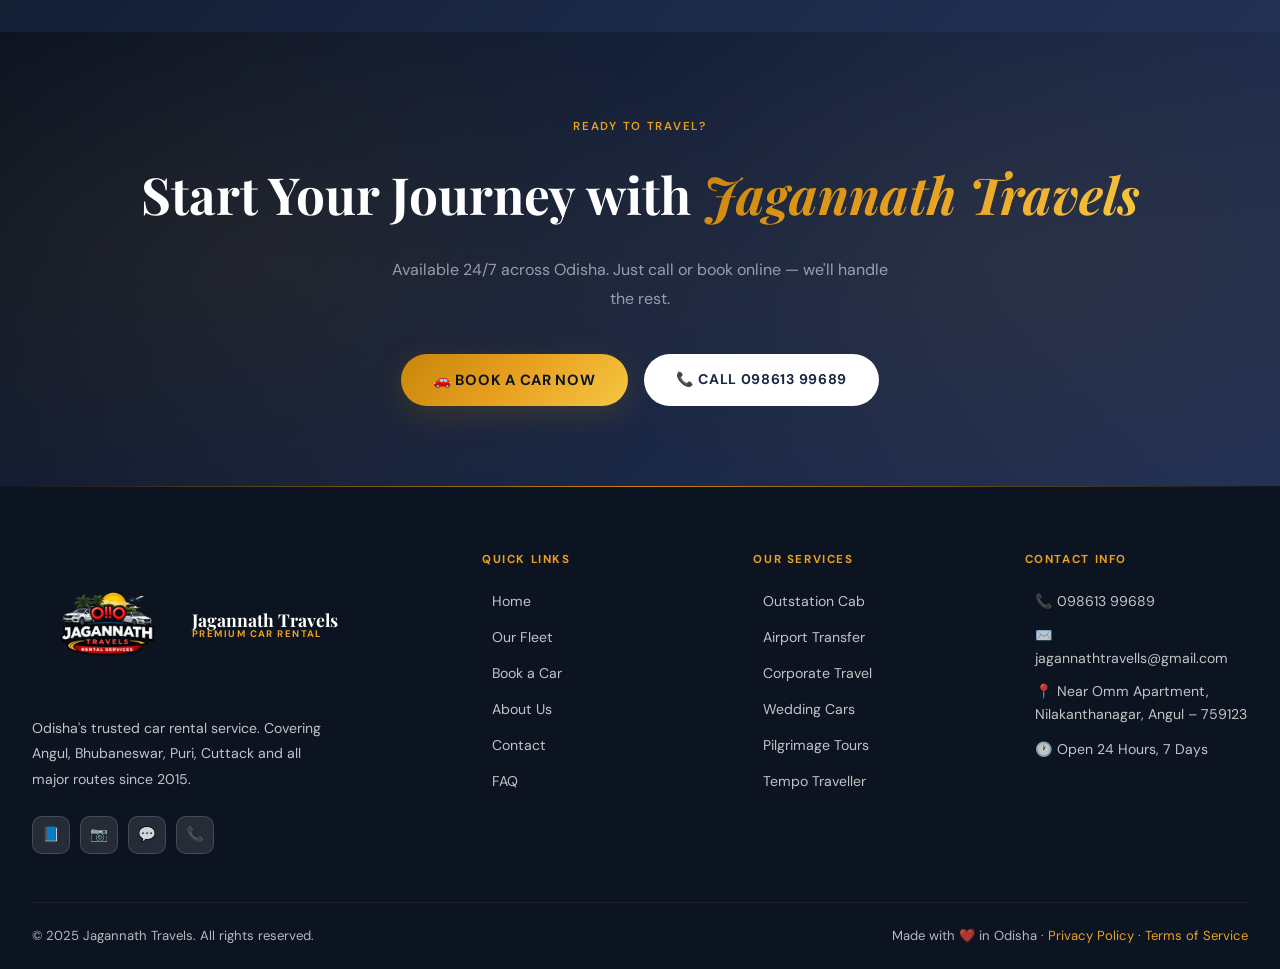
==== commit 8dfcb23b: "update" ====
--- a/index.html
+++ b/index.html
@@ -4,7 +4,7 @@
   <meta charset="UTF-8" />
   <meta name="viewport" content="width=device-width, initial-scale=1.0" />
   <meta http-equiv="X-UA-Compatible" content="IE=edge" />
-
+<meta name="google-site-verification" content="Lb2cw_-ijc-06UfohFLDESgAxmeHocXowUyaujRr7yM" />
   <!-- SEO Meta Tags -->
   <title>Jagannath Travels – Best Car Rental in Angul | Taxi Service Odisha</title>
 
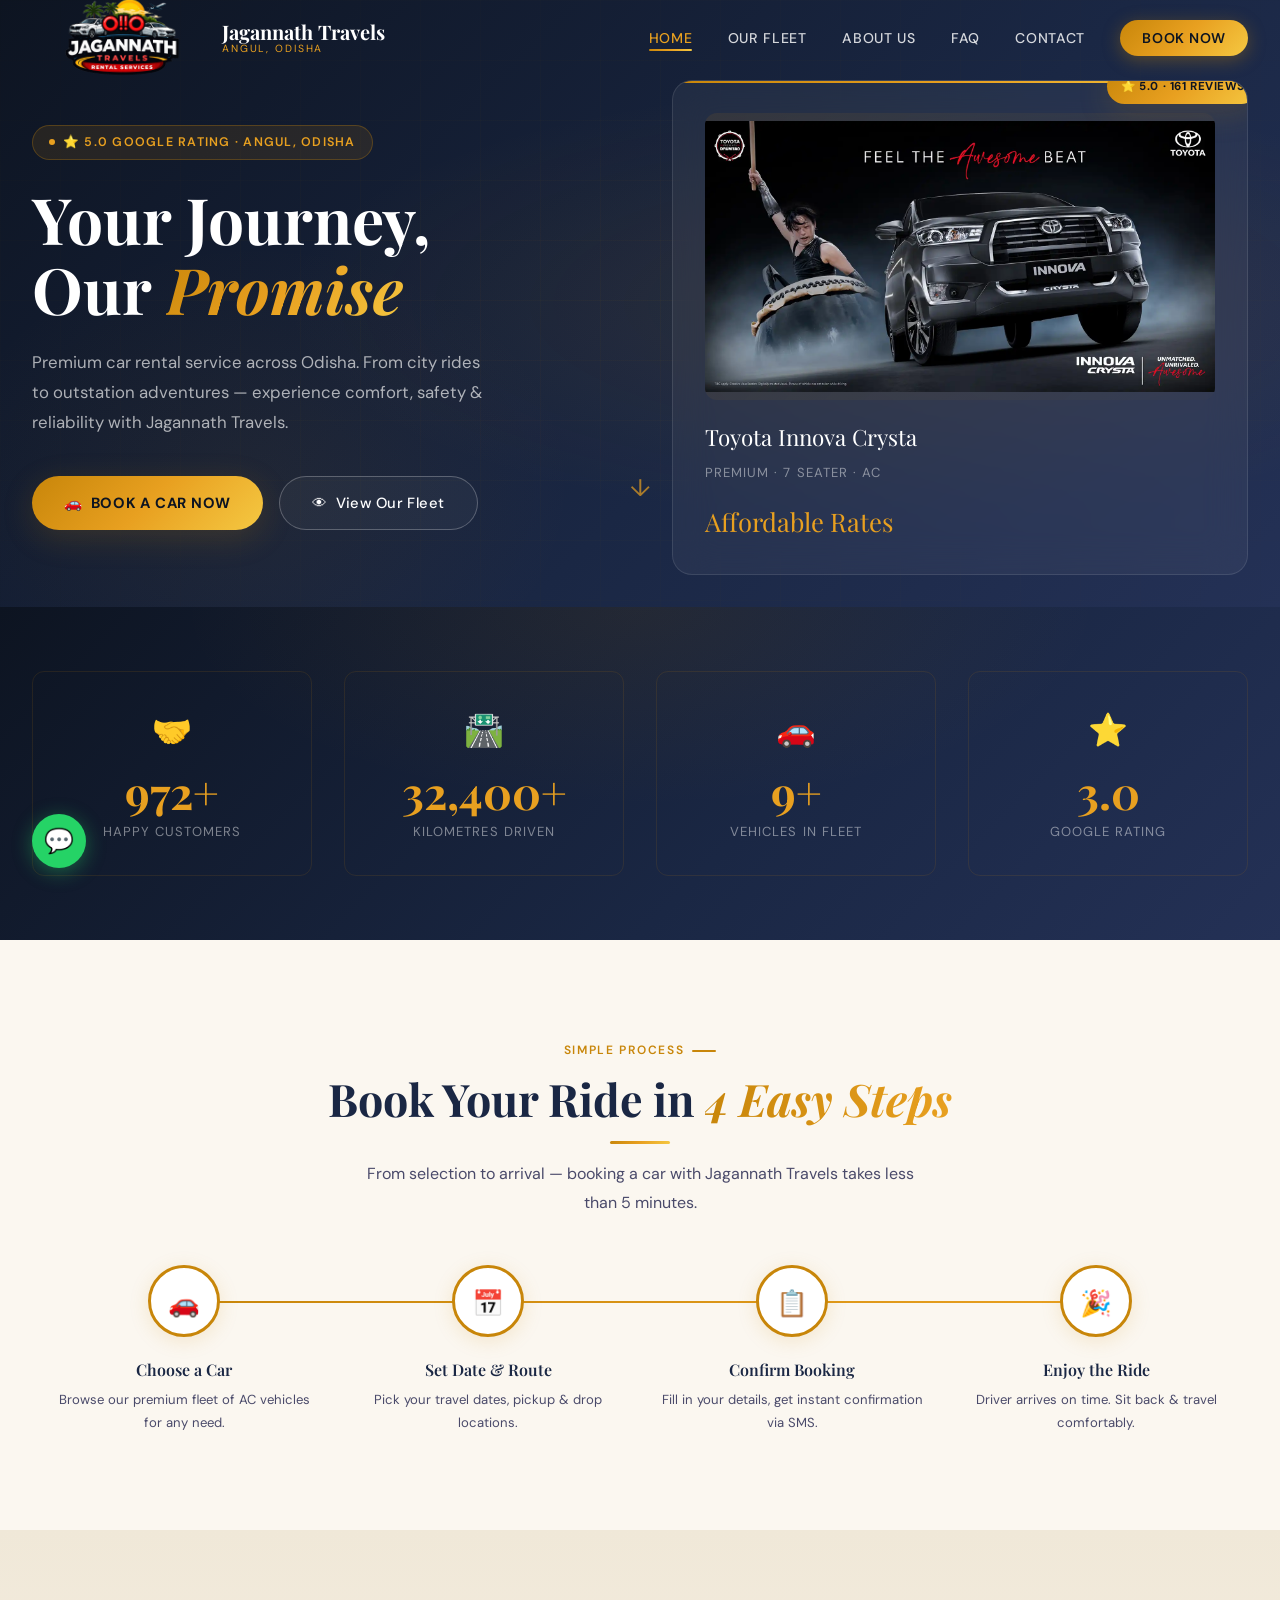
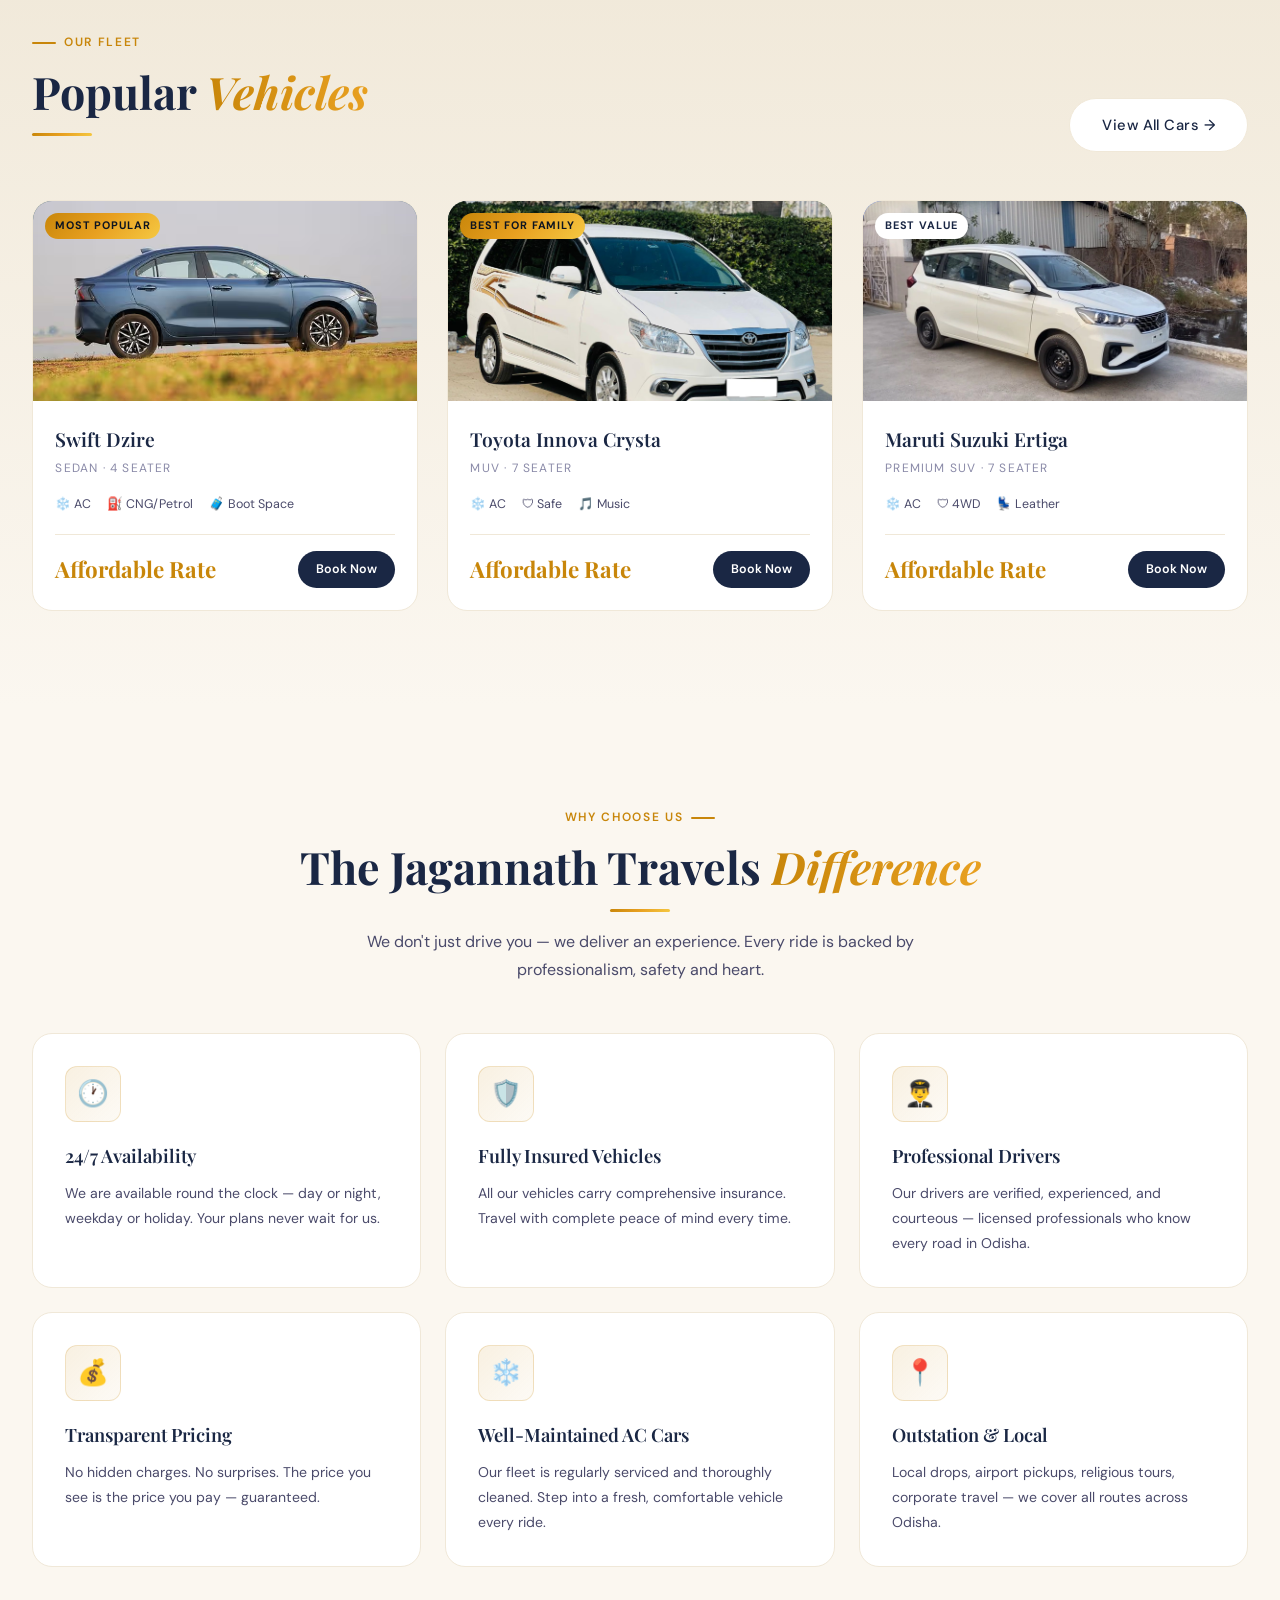
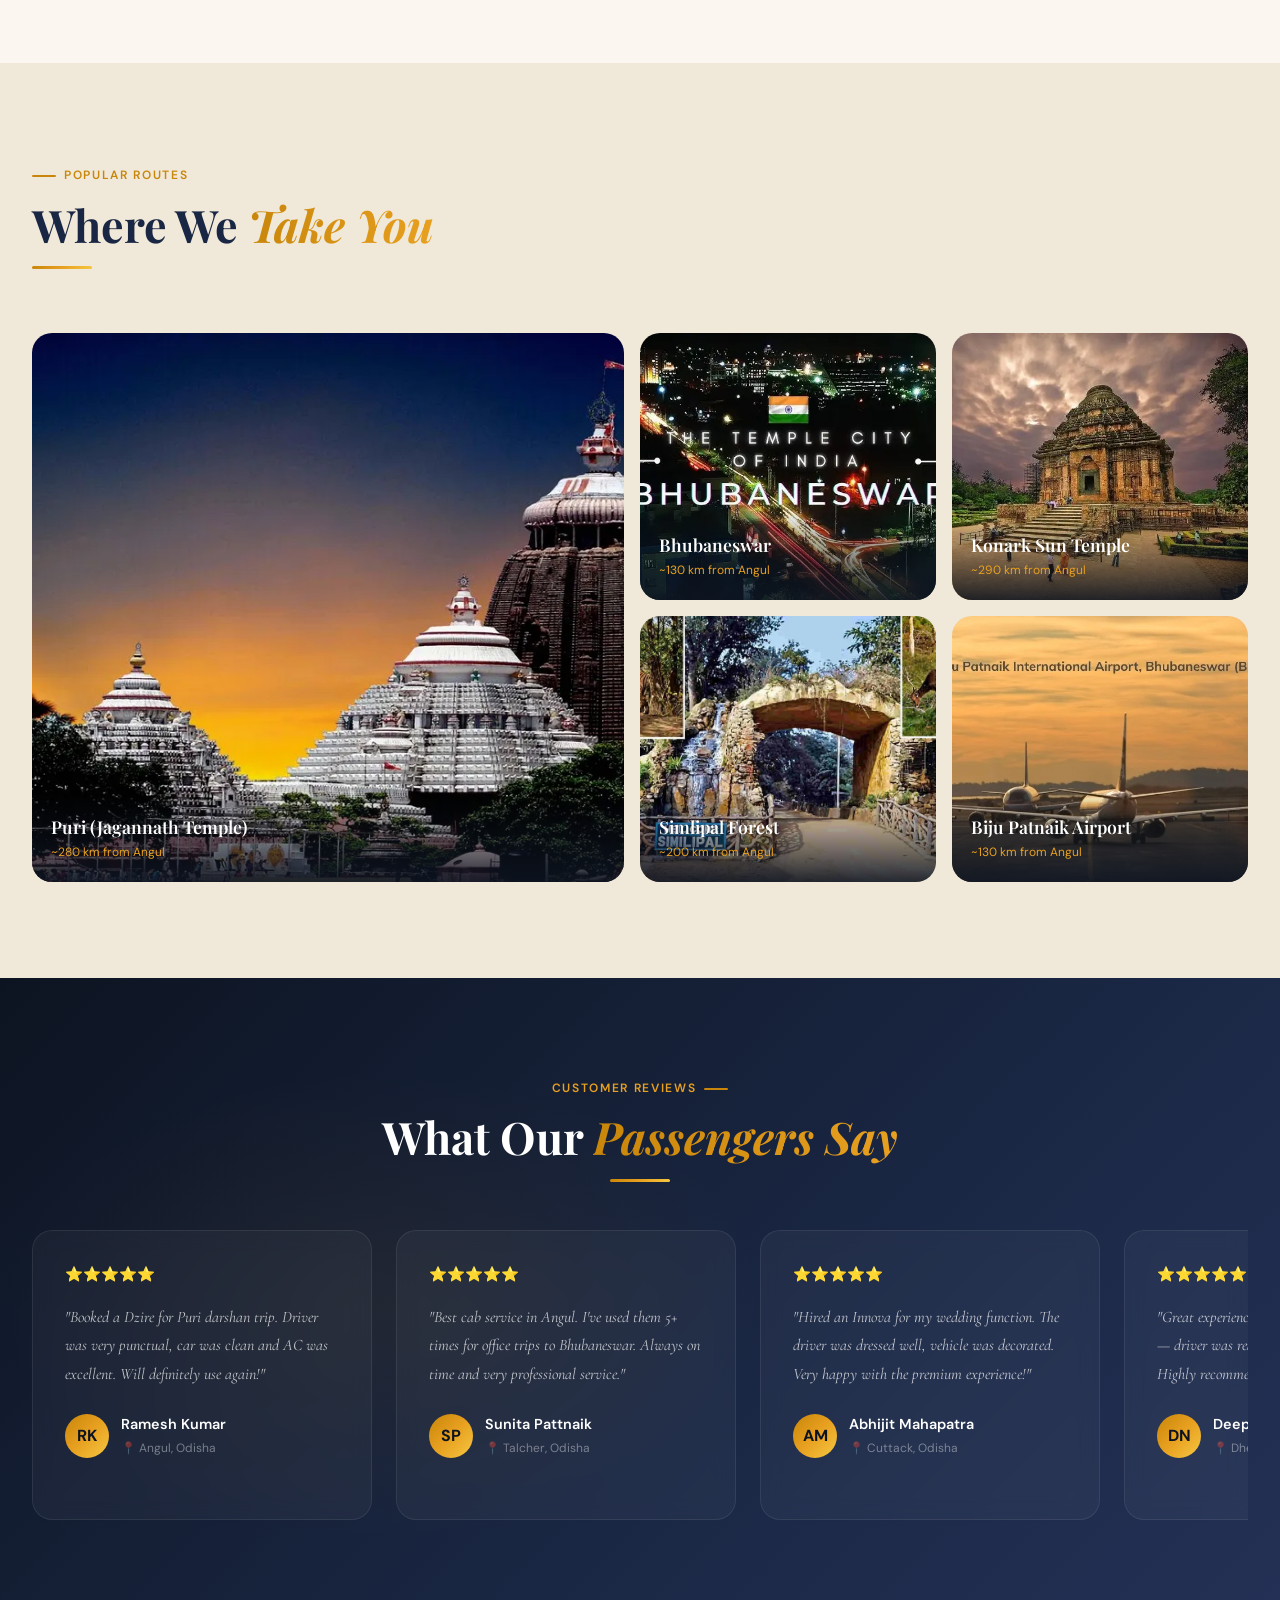
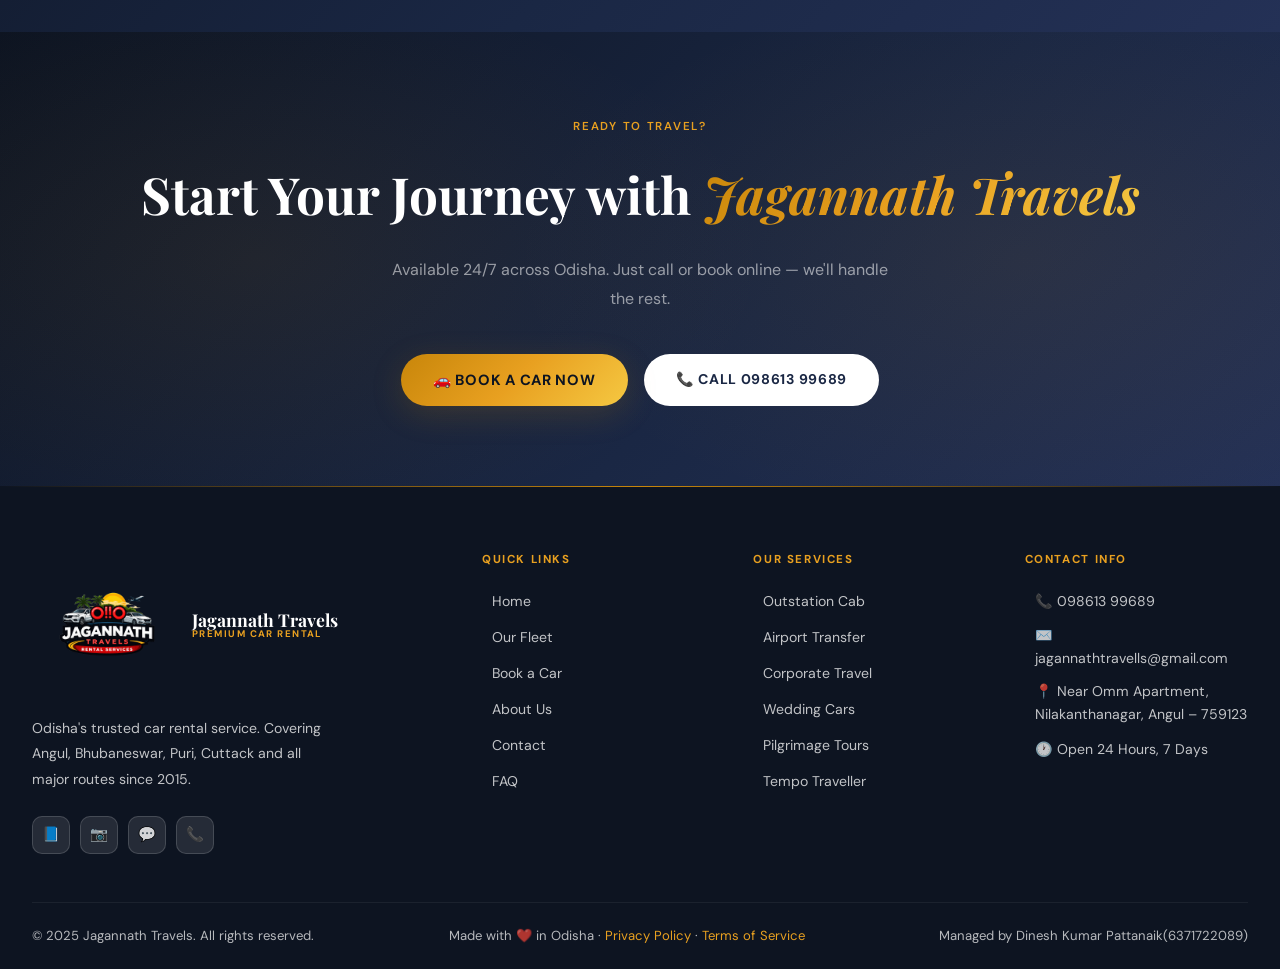
==== commit 84b82333: "final SEO fixes and indexing setup" ====
--- a/index.html
+++ b/index.html
@@ -600,6 +600,7 @@
     <div class="footer-bottom">
       <span>© 2025 Jagannath Travels. All rights reserved.</span>
       <span>Made with ❤️ in Odisha · <a href="#">Privacy Policy</a> · <a href="#">Terms of Service</a></span>
+      <span>Managed by Dinesh Kumar Pattanaik(6371722089)</span>
     </div>
   </footer>
 
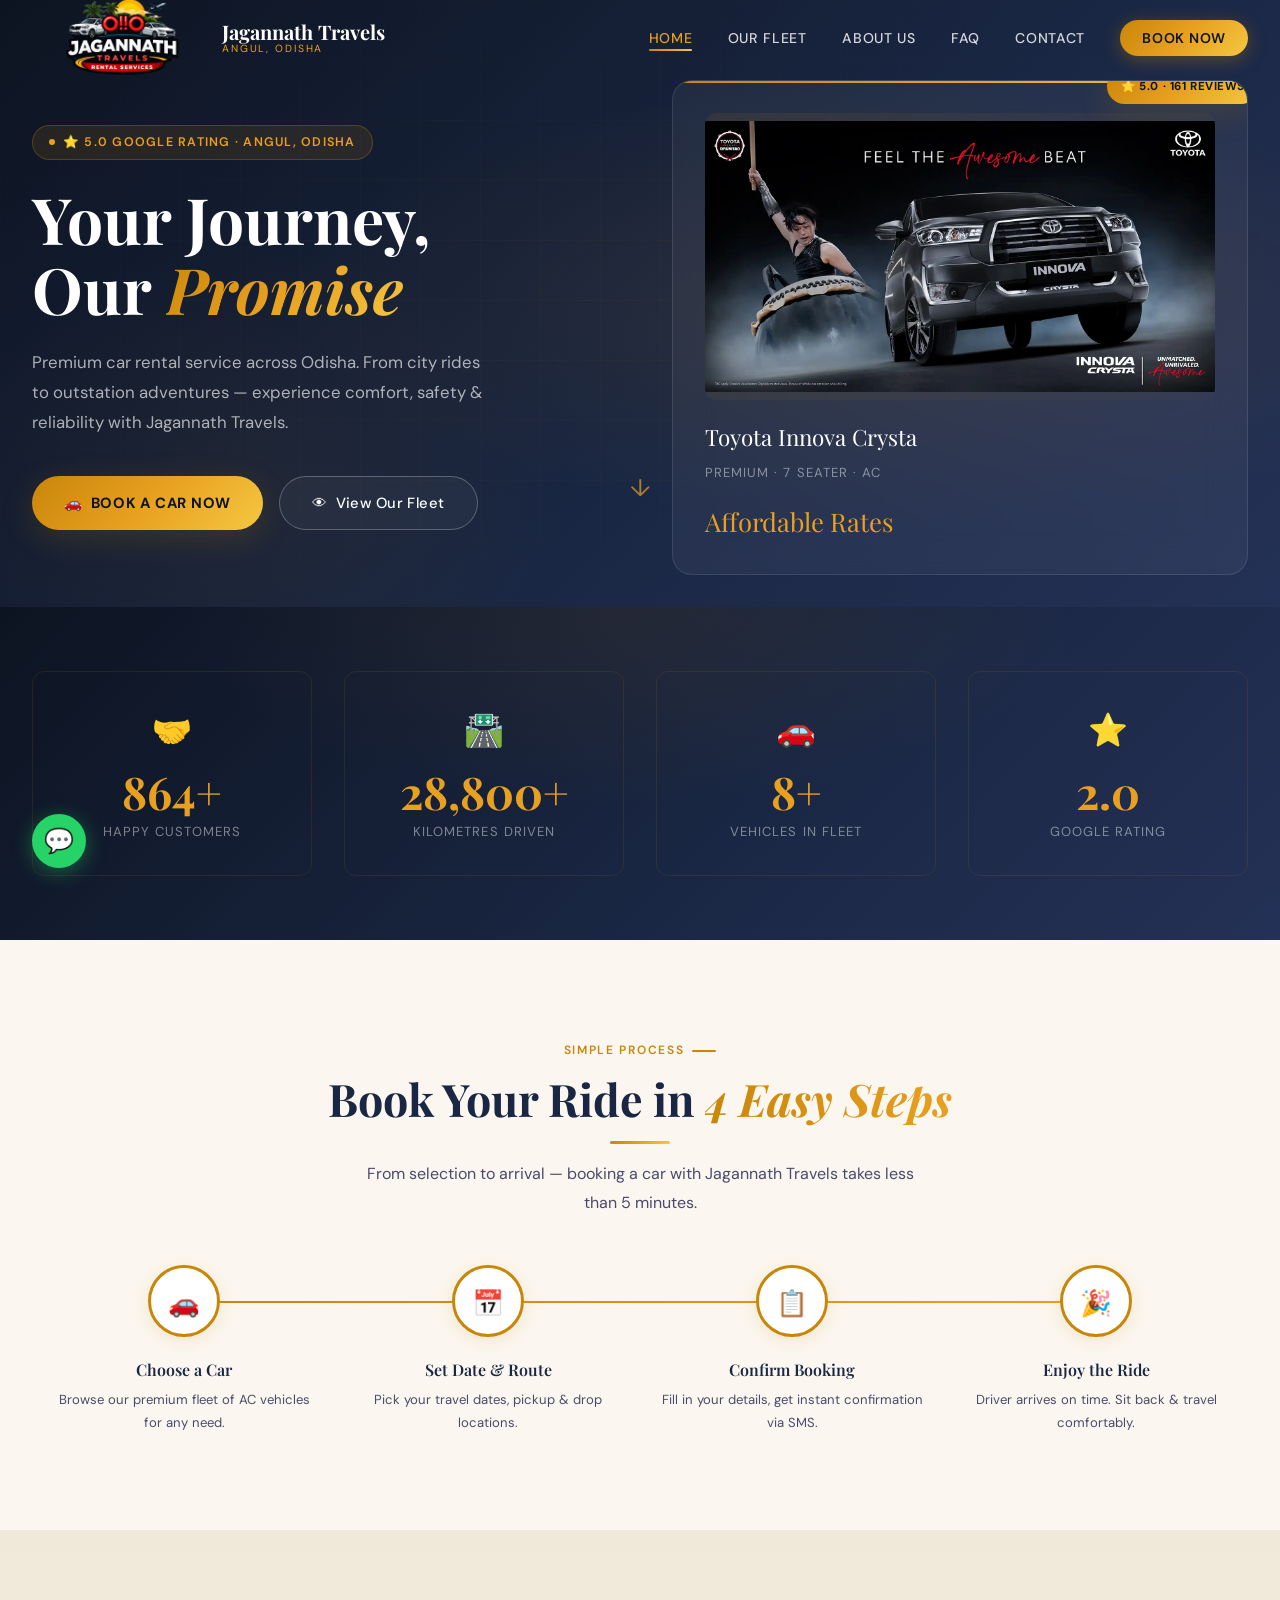
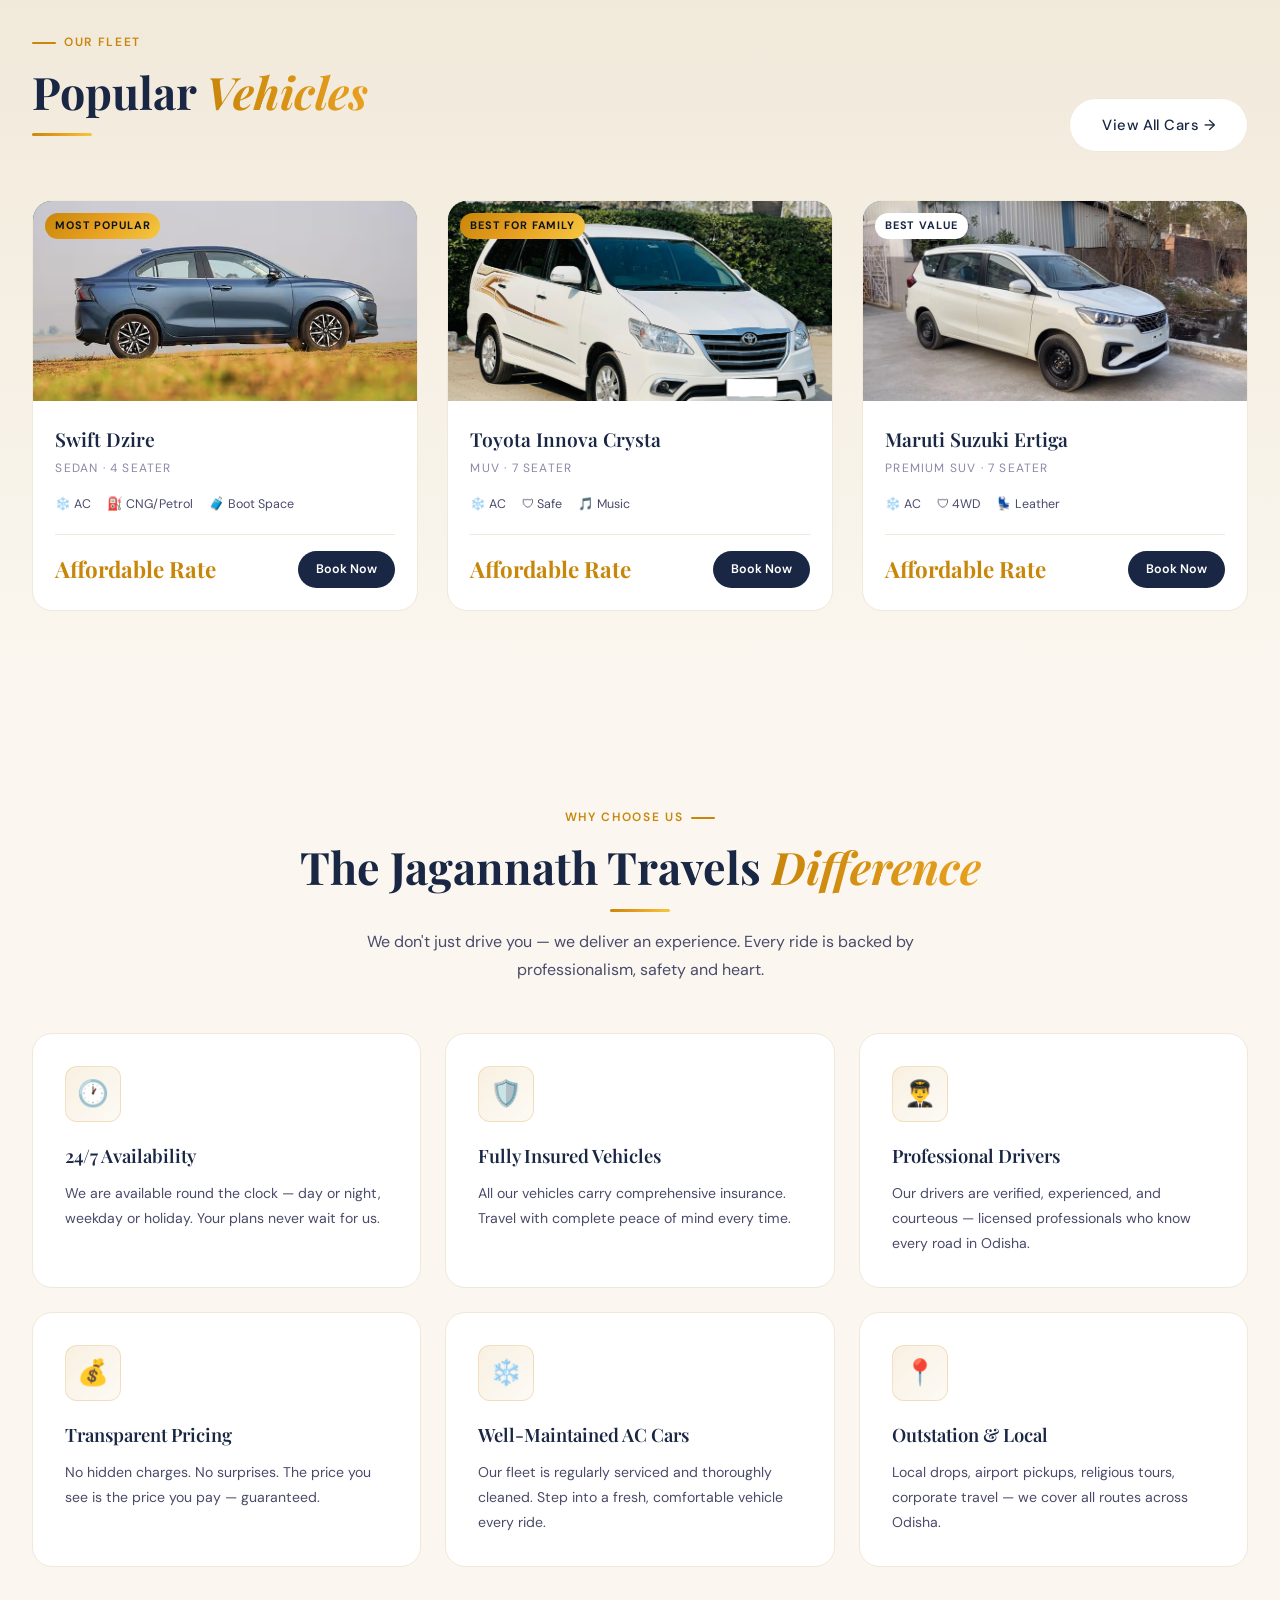
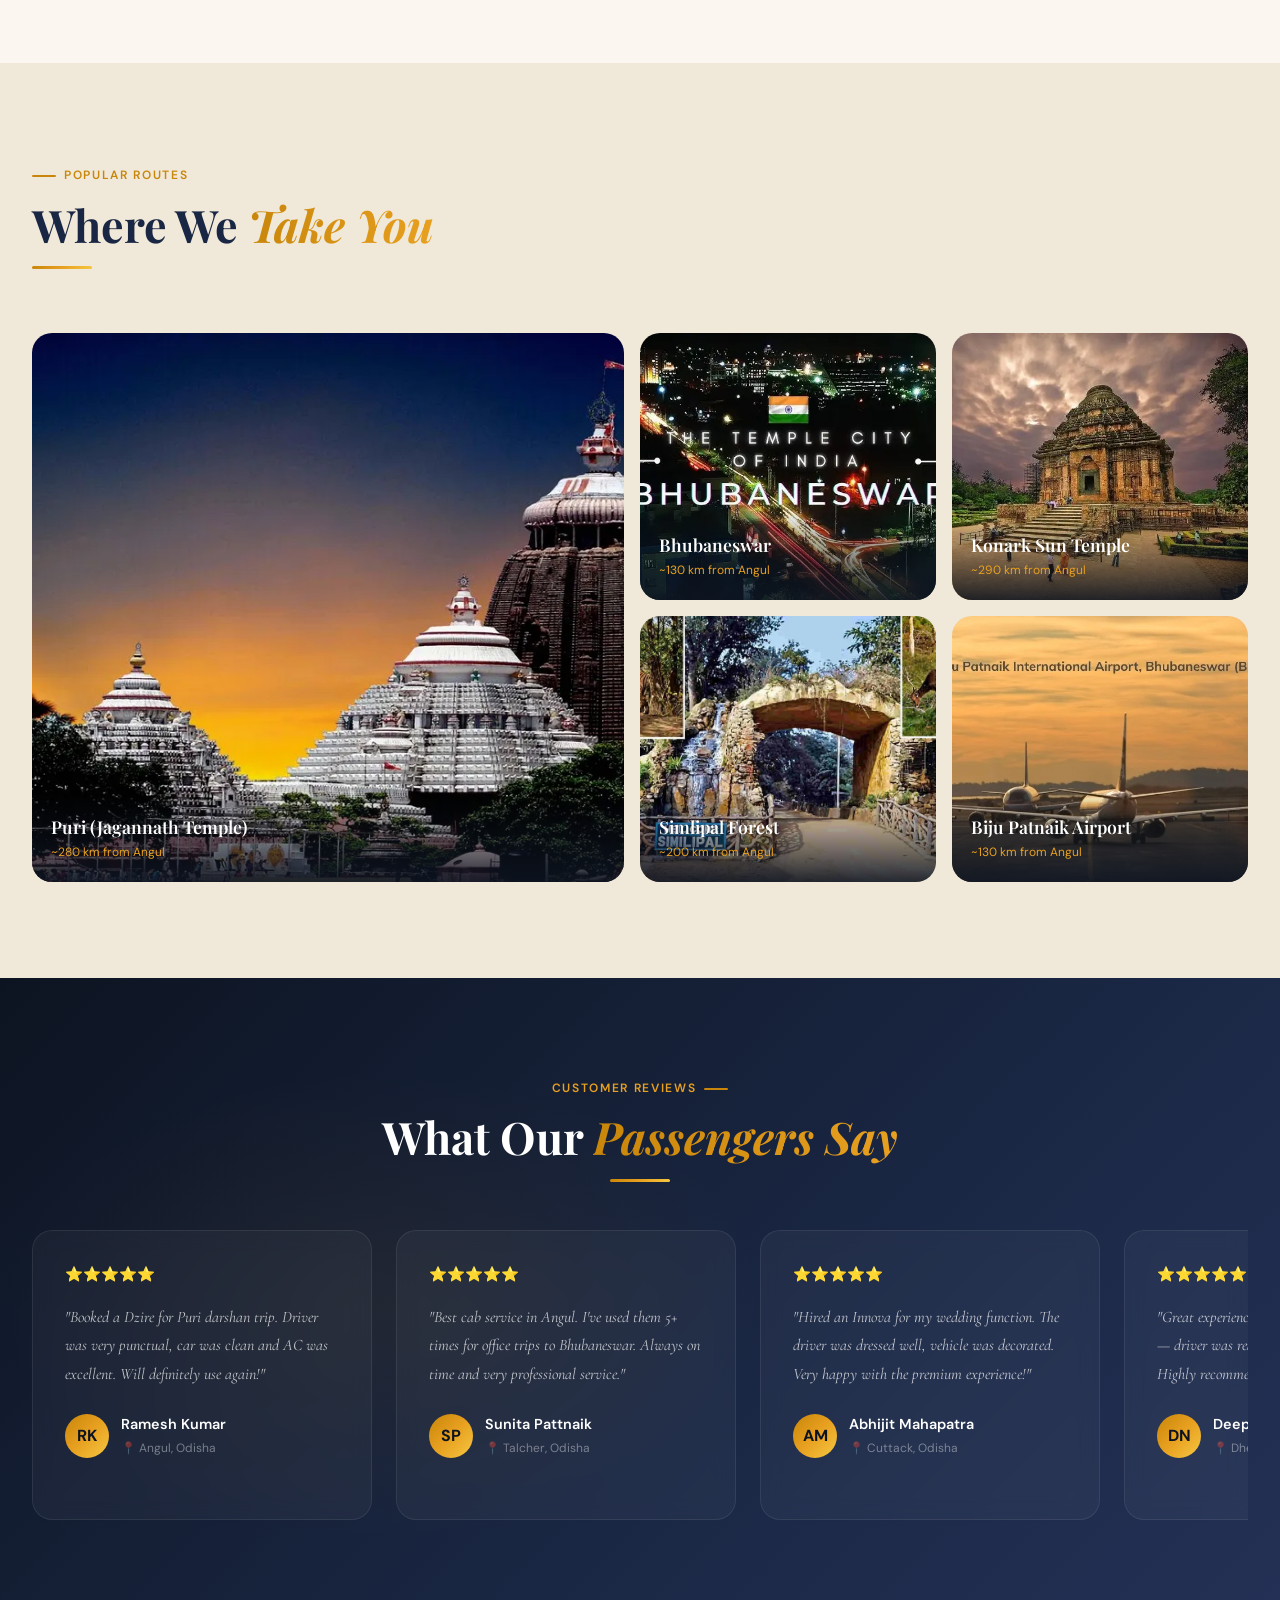
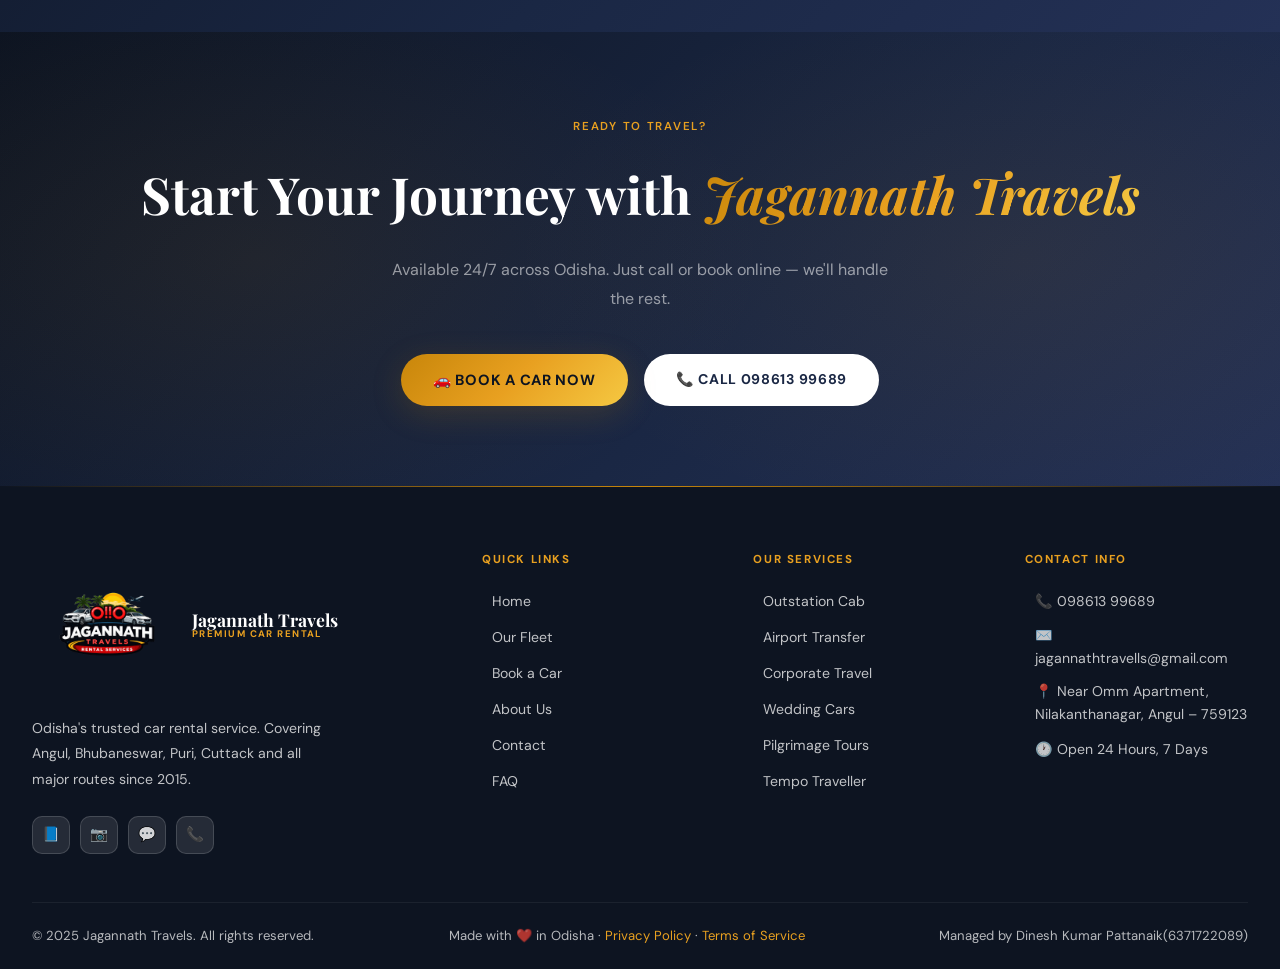
==== commit 3c12c4f1: "Improve cars fleet page SEO and UI" ====
--- a/index.html
+++ b/index.html
@@ -4,53 +4,38 @@
   <meta charset="UTF-8" />
   <meta name="viewport" content="width=device-width, initial-scale=1.0" />
   <meta http-equiv="X-UA-Compatible" content="IE=edge" />
-<meta name="google-site-verification" content="Lb2cw_-ijc-06UfohFLDESgAxmeHocXowUyaujRr7yM" />
-  <!-- SEO Meta Tags -->
+  <meta name="google-site-verification" content="Lb2cw_-ijc-06UfohFLDESgAxmeHocXowUyaujRr7yM" />
   <title>Jagannath Travels – Best Car Rental in Angul | Taxi Service Odisha</title>
-
   <meta name="description" content="Book reliable car rental in Angul, Odisha with Jagannath Travels. AC cars like Innova, Dzire, Fortuner for local & outstation trips. Call 09861399689." />
-
-  <!-- Remove keywords (Google ignores it now) -->
-  <!-- <meta name="keywords" content="..." /> -->
-
   <meta name="author" content="Jagannath Travels" />
   <meta name="robots" content="index, follow" />
-
-  <!-- Canonical FIX -->
   <link rel="canonical" href="https://www.jagannathtravel.com/" />
-
-  <!-- Favicon (replace emoji with real icon later) -->
-  <link rel="icon" href="images/favicon.ico" />
-
-  <!-- Performance -->
-  <link rel="preload" as="image" href="images/home.webp">
-  <!-- Open Graph -->
+  <link rel="preload" as="image" href="images/home.webp" />
   <meta property="og:type" content="website" />
+  <meta property="og:site_name" content="Jagannath Travels" />
   <meta property="og:url" content="https://www.jagannathtravel.com/" />
   <meta property="og:title" content="Jagannath Travels | Premium Car Rental in Angul, Odisha" />
   <meta property="og:description" content="Reliable & affordable car rental service in Angul, Odisha. AC cars, outstation cabs, airport transfers. Book now 098613 99689." />
-  <meta property="og:image" content="https://www.jagannathtravel.com/og-image.jpg" />
-
-  <!-- Twitter Card -->
+  <meta property="og:image" content="https://www.jagannathtravel.com/images/home.webp" />
   <meta name="twitter:card" content="summary_large_image" />
+  <meta name="twitter:url" content="https://www.jagannathtravel.com/" />
   <meta name="twitter:title" content="Jagannath Travels | Car Rental Angul, Odisha" />
   <meta name="twitter:description" content="Premium car rental service in Odisha. Available 24/7. Call 098613 99689." />
-
-  <!-- Geo Tags -->
+  <meta name="twitter:image" content="https://www.jagannathtravel.com/images/home.webp" />
   <meta name="geo.region" content="IN-OR" />
   <meta name="geo.placename" content="Angul, Odisha, India" />
   <meta name="geo.position" content="20.8393;85.1017" />
   <meta name="ICBM" content="20.8393, 85.1017" />
-
-  <!-- Schema.org LocalBusiness -->
   <script type="application/ld+json">
   {
     "@context": "https://schema.org",
     "@type": "LocalBusiness",
+    "@id": "https://www.jagannathtravel.com/#localbusiness",
     "name": "Jagannath Travels",
     "description": "Premium car rental and taxi service in Angul, Odisha",
-    "url": "https://www.jagannathtravel.com",
+    "url": "https://www.jagannathtravel.com/",
     "telephone": "+919861399689",
+    "logo": "https://www.jagannathtravel.com/images/logo.png",
     "address": {
       "@type": "PostalAddress",
       "streetAddress": "Near Omm Apartment, Nilakanthanagar",
@@ -76,13 +61,12 @@
       "reviewCount": "161"
     },
     "priceRange": "₹₹",
-    "image": "https://www.jagannathtravel.com/og-image.jpg",
+    "image": "https://www.jagannathtravel.com/images/home.webp",
     "sameAs": [
       "https://g.co/jagannath-travels-angul"
     ]
   }
   </script>
-
   <link rel="stylesheet" href="style.css" />
   <link rel="icon" type="image/x-icon" href="data:image/svg+xml,<svg xmlns='http://www.w3.org/2000/svg' viewBox='0 0 100 100'><text y='.9em' font-size='90'>🚗</text></svg>" />
 </head>
@@ -100,14 +84,14 @@
   <!-- Promo Banner -->
   <!-- <div class="promo-banner" id="promoBanner">
     🎉 Special Offer: Get <strong>10% OFF</strong> on your first booking! Use code <strong>JT10</strong>
-    &nbsp;—&nbsp; <a href="contact.html">Book Now</a>
+    &nbsp;—&nbsp; <a href="https://www.jagannathtravel.com/contact.html">Book Now</a>
     <button id="promoClose" style="position:absolute;right:1rem;top:50%;transform:translateY(-50%);background:none;border:none;cursor:pointer;font-size:1rem;color:var(--navy-deep);font-weight:700;">✕</button>
   </div> -->
 
   <!-- Navigation -->
   <nav class="nav" id="mainNav" aria-label="Main Navigation">
     <div class="nav-inner">
-      <a href="index.html" class="nav-logo" aria-label="Jagannath Travels Home">
+      <a href="https://www.jagannathtravel.com/" class="nav-logo" aria-label="Jagannath Travels Home">
         <div class="logo-icon">
           <img src="images/logo.png" alt="Jagannath Travels Logo">
         </div>
@@ -118,12 +102,12 @@
       </a>
 
       <ul class="nav-links" id="navLinks" role="menubar">
-        <li><a href="index.html" role="menuitem">Home</a></li>
-        <li><a href="cars.html" role="menuitem">Our Fleet</a></li>
-        <li><a href="about.html" role="menuitem">About Us</a></li>
-        <li><a href="faq.html" role="menuitem">FAQ</a></li>
-        <li><a href="contact.html" role="menuitem">Contact</a></li>
-        <li><a href="contact.html" class="nav-cta" role="menuitem">Book Now</a></li>
+        <li><a href="https://www.jagannathtravel.com/" role="menuitem">Home</a></li>
+        <li><a href="https://www.jagannathtravel.com/cars.html" role="menuitem">Our Fleet</a></li>
+        <li><a href="https://www.jagannathtravel.com/about.html" role="menuitem">About Us</a></li>
+        <li><a href="https://www.jagannathtravel.com/faq.html" role="menuitem">FAQ</a></li>
+        <li><a href="https://www.jagannathtravel.com/contact.html" role="menuitem">Contact</a></li>
+        <li><a href="https://www.jagannathtravel.com/contact.html" class="nav-cta" role="menuitem">Book Now</a></li>
       </ul>
 
       <button class="nav-toggle" id="navToggle" aria-label="Toggle Menu" aria-expanded="false" aria-controls="navLinks">
@@ -156,10 +140,10 @@
         </p>
 
         <div class="hero-actions">
-          <a href="contact.html" class="btn-primary">
+          <a href="https://www.jagannathtravel.com/contact.html" class="btn-primary">
             <span>🚗</span> Book a Car Now
           </a>
-          <a href="cars.html" class="btn-outline">
+          <a href="https://www.jagannathtravel.com/cars.html" class="btn-outline">
             <span>👁</span> View Our Fleet
           </a>
         </div>
@@ -251,7 +235,7 @@
           <h2 class="section-title" id="cars-heading">Popular <span class="italic">Vehicles</span></h2>
           <div class="divider"></div>
         </div>
-        <a href="cars.html" class="btn-outline" style="color:var(--navy);border-color:var(--cream-dark);background:var(--white);">View All Cars →</a>
+        <a href="https://www.jagannathtravel.com/cars.html" class="btn-outline" style="color:var(--navy);border-color:var(--cream-dark);background:var(--white);">View All Cars →</a>
       </div>
 
       <div class="cars-grid">
@@ -264,7 +248,7 @@
             </div>
             <div class="car-badge">Most Popular</div>
             <div class="car-overlay">
-              <a href="contact.html" class="car-overlay-btn">Book This Car</a>
+              <a href="https://www.jagannathtravel.com/contact.html" class="car-overlay-btn">Book This Car</a>
             </div>
           </div>
           <div class="car-info">
@@ -277,7 +261,7 @@
             </div>
             <div class="car-footer">
               <div class="car-price">Affordable Rate</div>
-              <a href="contact.html" class="car-book-btn">Book Now</a>
+              <a href="https://www.jagannathtravel.com/contact.html" class="car-book-btn">Book Now</a>
             </div>
           </div>
         </article>
@@ -290,7 +274,7 @@
             </div>
             <div class="car-badge">Best for Family</div>
             <div class="car-overlay">
-              <a href="contact.html" class="car-overlay-btn">Book This Car</a>
+              <a href="https://www.jagannathtravel.com/contact.html" class="car-overlay-btn">Book This Car</a>
             </div>
           </div>
           <div class="car-info">
@@ -303,7 +287,7 @@
             </div>
             <div class="car-footer">
               <div class="car-price">Affordable Rate</div>
-              <a href="contact.html" class="car-book-btn">Book Now</a>
+              <a href="https://www.jagannathtravel.com/contact.html" class="car-book-btn">Book Now</a>
             </div>
           </div>
         </article>
@@ -316,7 +300,7 @@
             </div>
             <div class="car-badge" style="background: white; color: var(--navy);">Best Value</div>
             <div class="car-overlay">
-              <a href="contact.html" class="car-overlay-btn">Book This Car</a>
+              <a href="https://www.jagannathtravel.com/contact.html" class="car-overlay-btn">Book This Car</a>
             </div>
           </div>
           <div class="car-info">
@@ -329,7 +313,7 @@
             </div>
             <div class="car-footer">
               <div class="car-price">Affordable Rate</div>
-              <a href="contact.html" class="car-book-btn">Book Now</a>
+              <a href="https://www.jagannathtravel.com/contact.html" class="car-book-btn">Book Now</a>
             </div>
           </div>
         </article>
@@ -532,7 +516,7 @@
       <h2 class="cta-title">Start Your Journey with <span class="italic">Jagannath Travels</span></h2>
       <p class="cta-sub">Available 24/7 across Odisha. Just call or book online — we'll handle the rest.</p>
       <div class="cta-actions">
-        <a href="contact.html" class="btn-primary">🚗 Book a Car Now</a>
+        <a href="https://www.jagannathtravel.com/contact.html" class="btn-primary">🚗 Book a Car Now</a>
         <a href="tel:09861399689" class="btn-white">📞 Call 098613 99689</a>
       </div>
     </div>
@@ -555,8 +539,8 @@
           Odisha's trusted car rental service. Covering Angul, Bhubaneswar, Puri, Cuttack and all major routes since 2015.
         </p>
         <div class="footer-social">
-          <a href="#" class="social-btn" aria-label="Facebook">📘</a>
-          <a href="#" class="social-btn" aria-label="Instagram">📷</a>
+          <a href="https://www.jagannathtravel.com/contact.html" class="social-btn" aria-label="Facebook">📘</a>
+          <a href="https://www.jagannathtravel.com/contact.html" class="social-btn" aria-label="Instagram">📷</a>
           <a href="https://wa.me/919861399689" class="social-btn" aria-label="WhatsApp">💬</a>
           <a href="tel:09861399689" class="social-btn" aria-label="Phone">📞</a>
         </div>
@@ -565,24 +549,24 @@
       <div>
         <div class="footer-col-title">Quick Links</div>
         <ul class="footer-links">
-          <li><a href="index.html">Home</a></li>
-          <li><a href="cars.html">Our Fleet</a></li>
-          <li><a href="contact.html">Book a Car</a></li>
-          <li><a href="about.html">About Us</a></li>
-          <li><a href="contact.html">Contact</a></li>
-          <li><a href="faq.html">FAQ</a></li>
+          <li><a href="https://www.jagannathtravel.com/">Home</a></li>
+          <li><a href="https://www.jagannathtravel.com/cars.html">Our Fleet</a></li>
+          <li><a href="https://www.jagannathtravel.com/contact.html">Book a Car</a></li>
+          <li><a href="https://www.jagannathtravel.com/about.html">About Us</a></li>
+          <li><a href="https://www.jagannathtravel.com/contact.html">Contact</a></li>
+          <li><a href="https://www.jagannathtravel.com/faq.html">FAQ</a></li>
         </ul>
       </div>
 
       <div>
         <div class="footer-col-title">Our Services</div>
         <ul class="footer-links">
-          <li><a href="cars.html">Outstation Cab</a></li>
-          <li><a href="cars.html">Airport Transfer</a></li>
-          <li><a href="cars.html">Corporate Travel</a></li>
-          <li><a href="cars.html">Wedding Cars</a></li>
-          <li><a href="cars.html">Pilgrimage Tours</a></li>
-          <li><a href="cars.html">Tempo Traveller</a></li>
+          <li><a href="https://www.jagannathtravel.com/cars.html">Outstation Cab</a></li>
+          <li><a href="https://www.jagannathtravel.com/cars.html">Airport Transfer</a></li>
+          <li><a href="https://www.jagannathtravel.com/cars.html">Corporate Travel</a></li>
+          <li><a href="https://www.jagannathtravel.com/cars.html">Wedding Cars</a></li>
+          <li><a href="https://www.jagannathtravel.com/cars.html">Pilgrimage Tours</a></li>
+          <li><a href="https://www.jagannathtravel.com/cars.html">Tempo Traveller</a></li>
         </ul>
       </div>
 
@@ -591,15 +575,15 @@
         <ul class="footer-links">
           <li><a href="tel:09861399689">📞 098613 99689</a></li>
           <li><a href="mailto:jagannathtravells@gmail.com">✉️ jagannathtravells@gmail.com</a></li>
-          <li><a href="contact.html">📍 Near Omm Apartment, Nilakanthanagar, Angul – 759123</a></li>
-          <li><a href="#">🕐 Open 24 Hours, 7 Days</a></li>
+          <li><a href="https://www.jagannathtravel.com/contact.html">📍 Near Omm Apartment, Nilakanthanagar, Angul – 759123</a></li>
+          <li><a href="https://www.jagannathtravel.com/contact.html">🕐 Open 24 Hours, 7 Days</a></li>
         </ul>
       </div>
     </div>
 
     <div class="footer-bottom">
       <span>© 2025 Jagannath Travels. All rights reserved.</span>
-      <span>Made with ❤️ in Odisha · <a href="#">Privacy Policy</a> · <a href="#">Terms of Service</a></span>
+      <span>Made with ❤️ in Odisha · <a href="https://www.jagannathtravel.com/contact.html">Privacy Policy</a> · <a href="https://www.jagannathtravel.com/contact.html">Terms of Service</a></span>
       <span>Managed by Dinesh Kumar Pattanaik(6371722089)</span>
     </div>
   </footer>
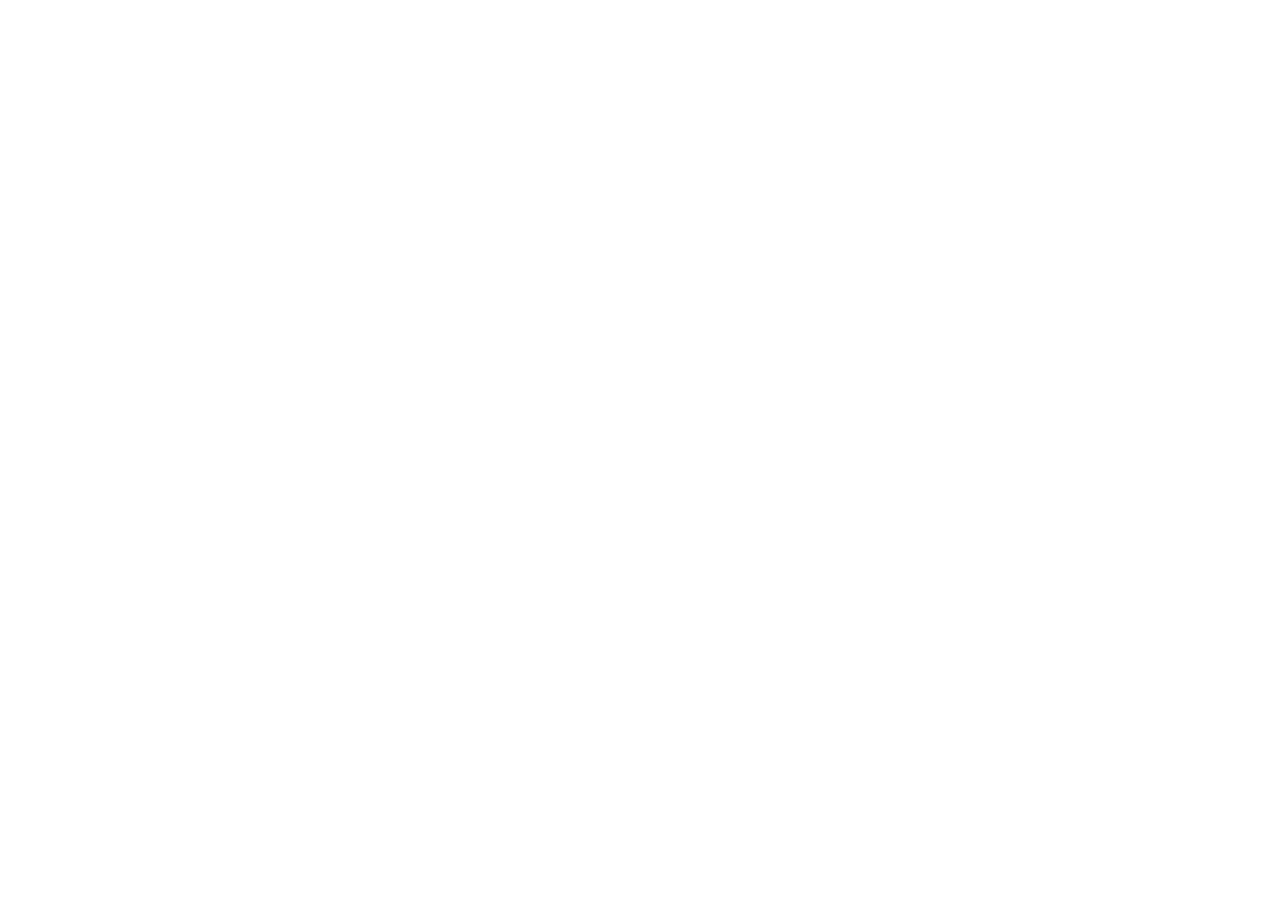
==== commit c5f58c82: "Fix canonical redirects and SEO URL consistency" ====
--- a/index.html
+++ b/index.html
@@ -3,6 +3,17 @@
 <head>
   <meta charset="UTF-8" />
   <meta name="viewport" content="width=device-width, initial-scale=1.0" />
+  <script>
+    (function () {
+      const canonicalHost = 'www.jagannathtravel.com';
+      const { protocol, host, pathname, search, hash } = window.location;
+      const normalizedPath = pathname === '/index.html' ? '/' : pathname;
+      const needsRedirect = protocol !== 'https:' || host !== canonicalHost || normalizedPath !== pathname;
+      if (needsRedirect) {
+        window.location.replace(`https://${canonicalHost}${normalizedPath}${search}${hash}`);
+      }
+    })();
+  </script>
   <meta http-equiv="X-UA-Compatible" content="IE=edge" />
   <meta name="google-site-verification" content="Lb2cw_-ijc-06UfohFLDESgAxmeHocXowUyaujRr7yM" />
   <title>Jagannath Travels – Best Car Rental in Angul | Taxi Service Odisha</title>
